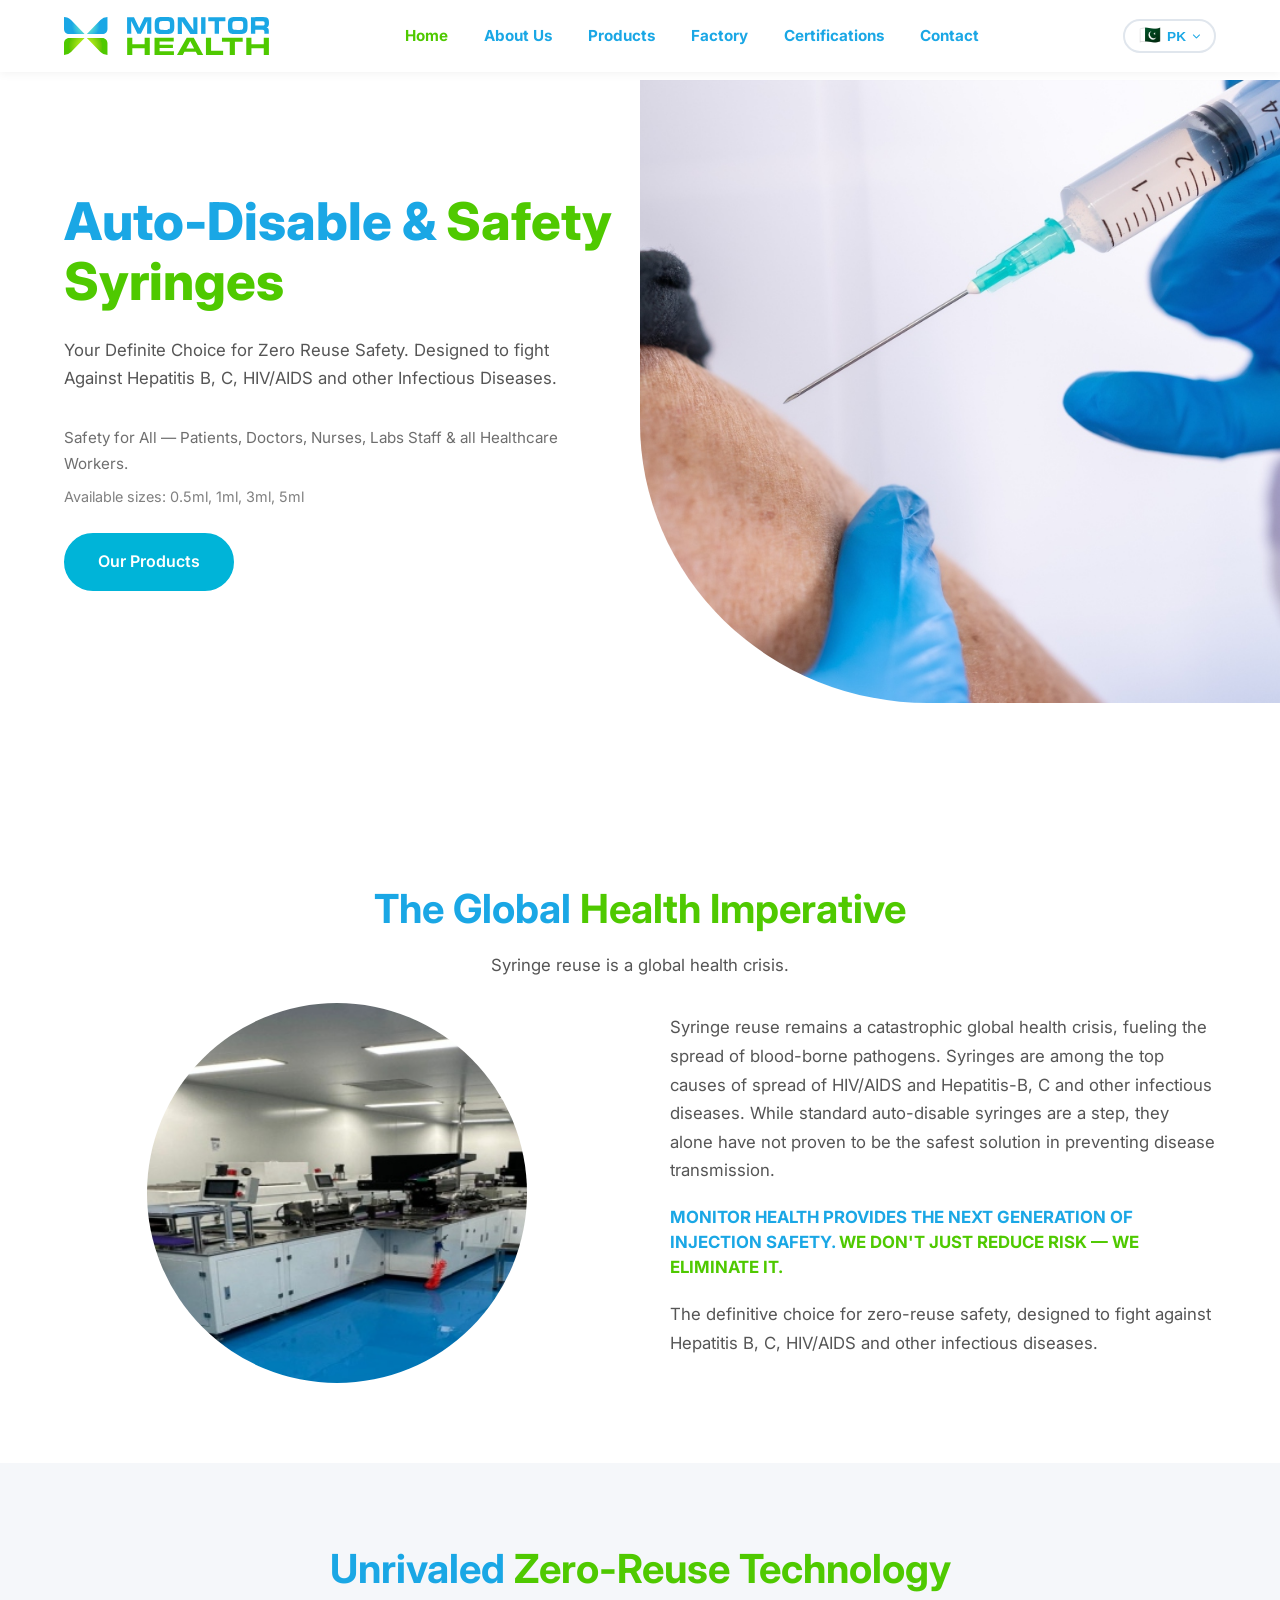
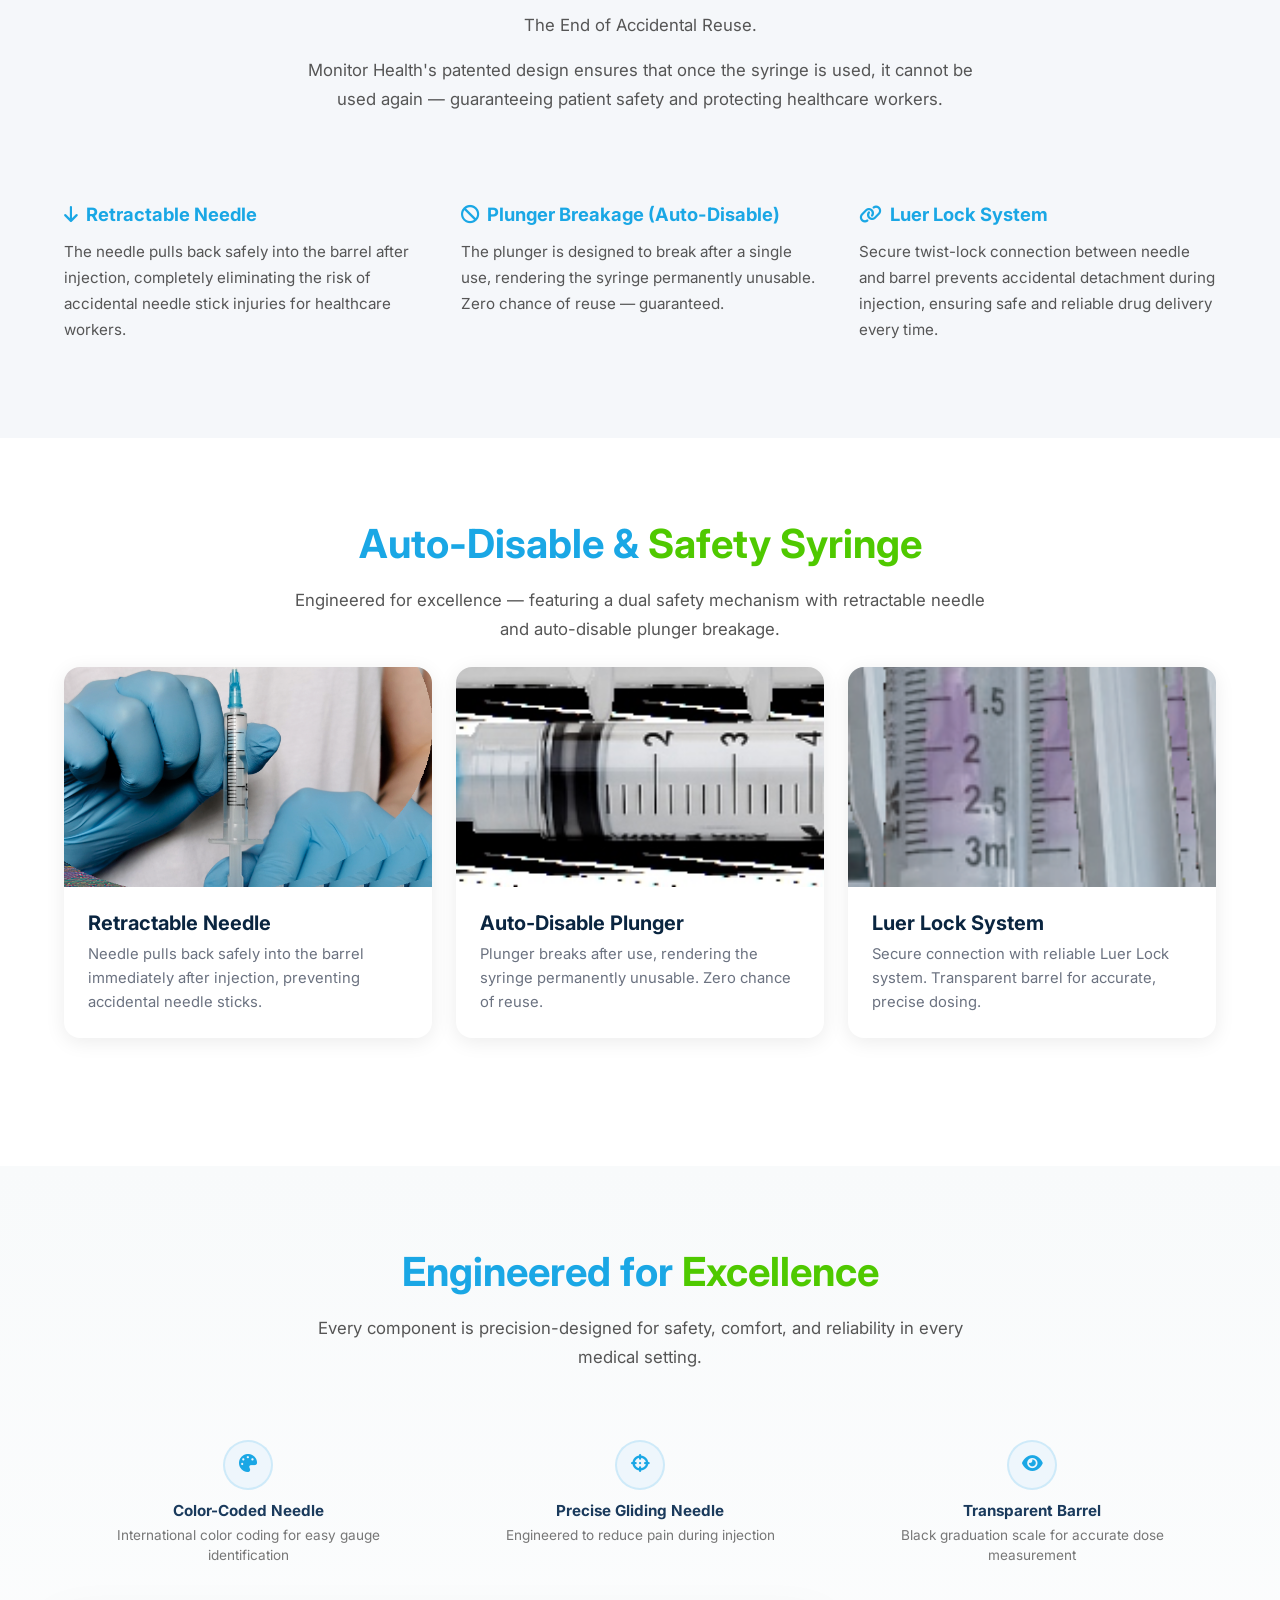
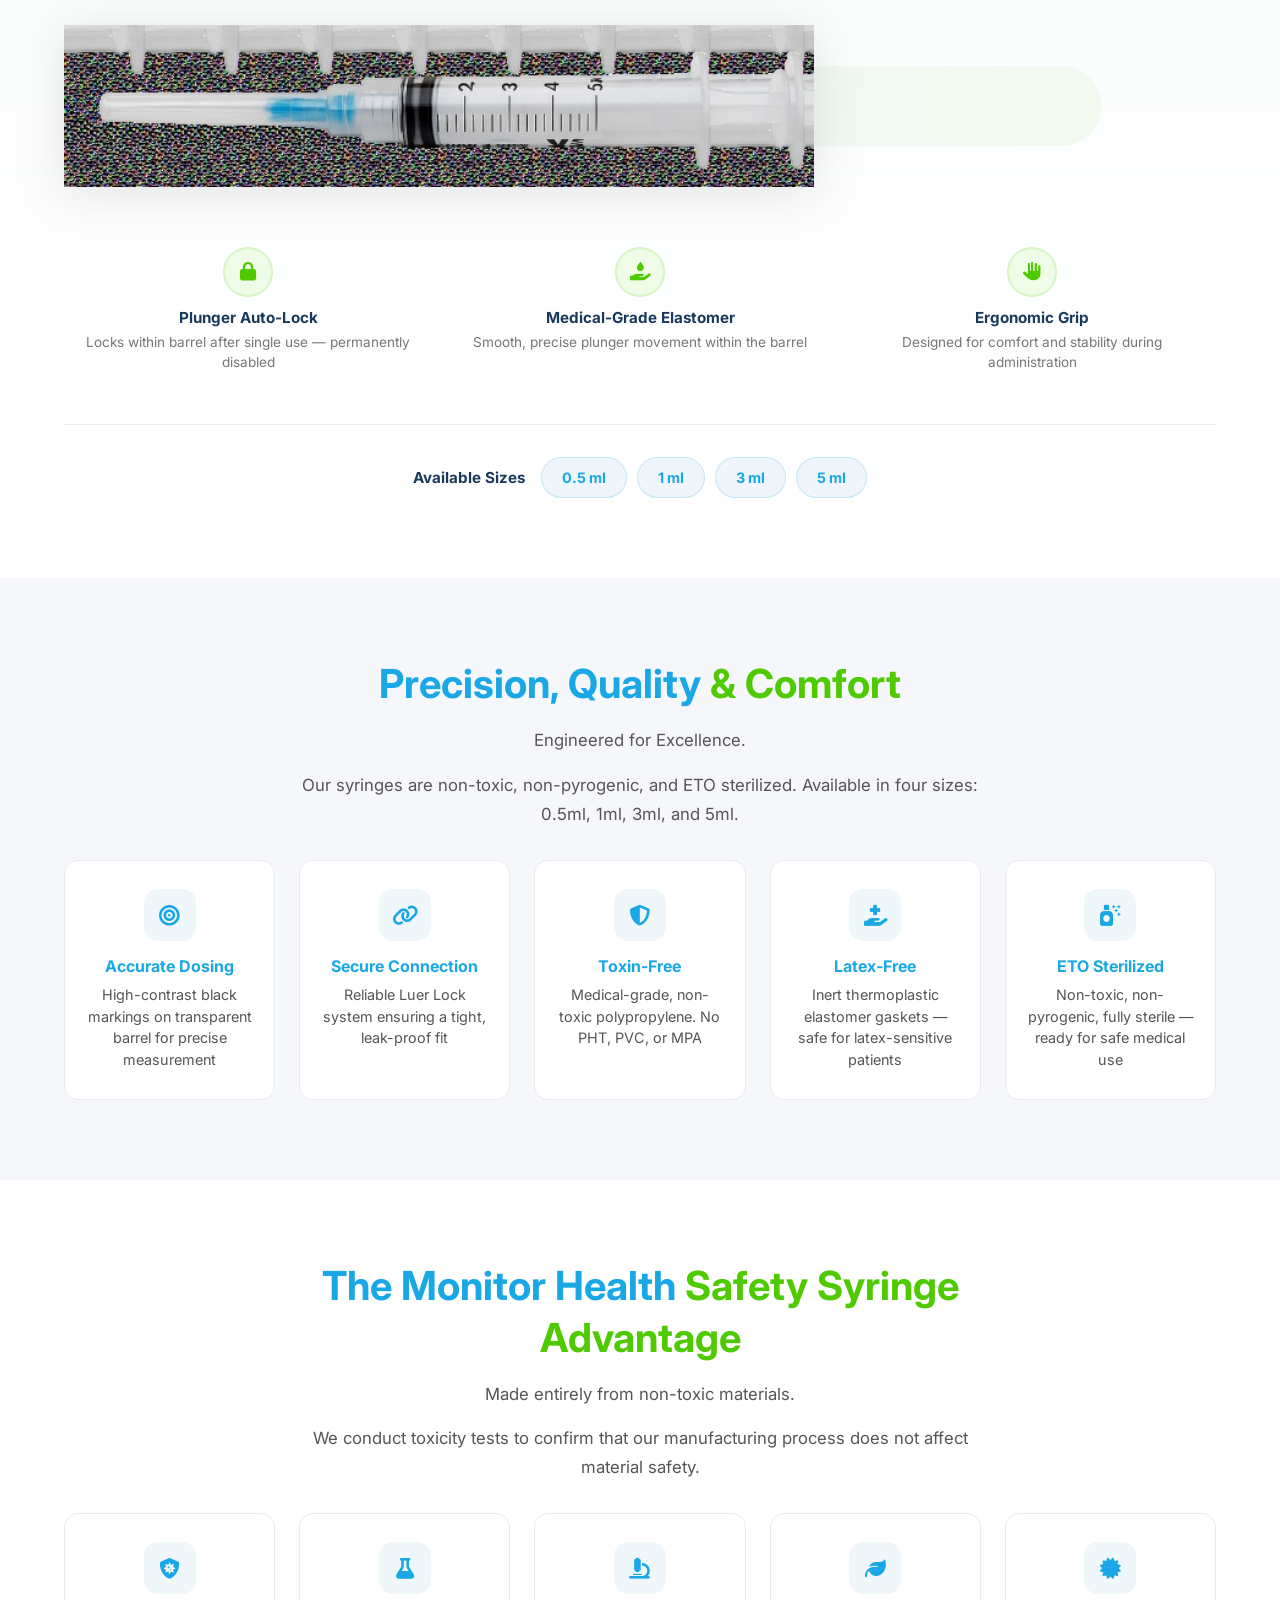
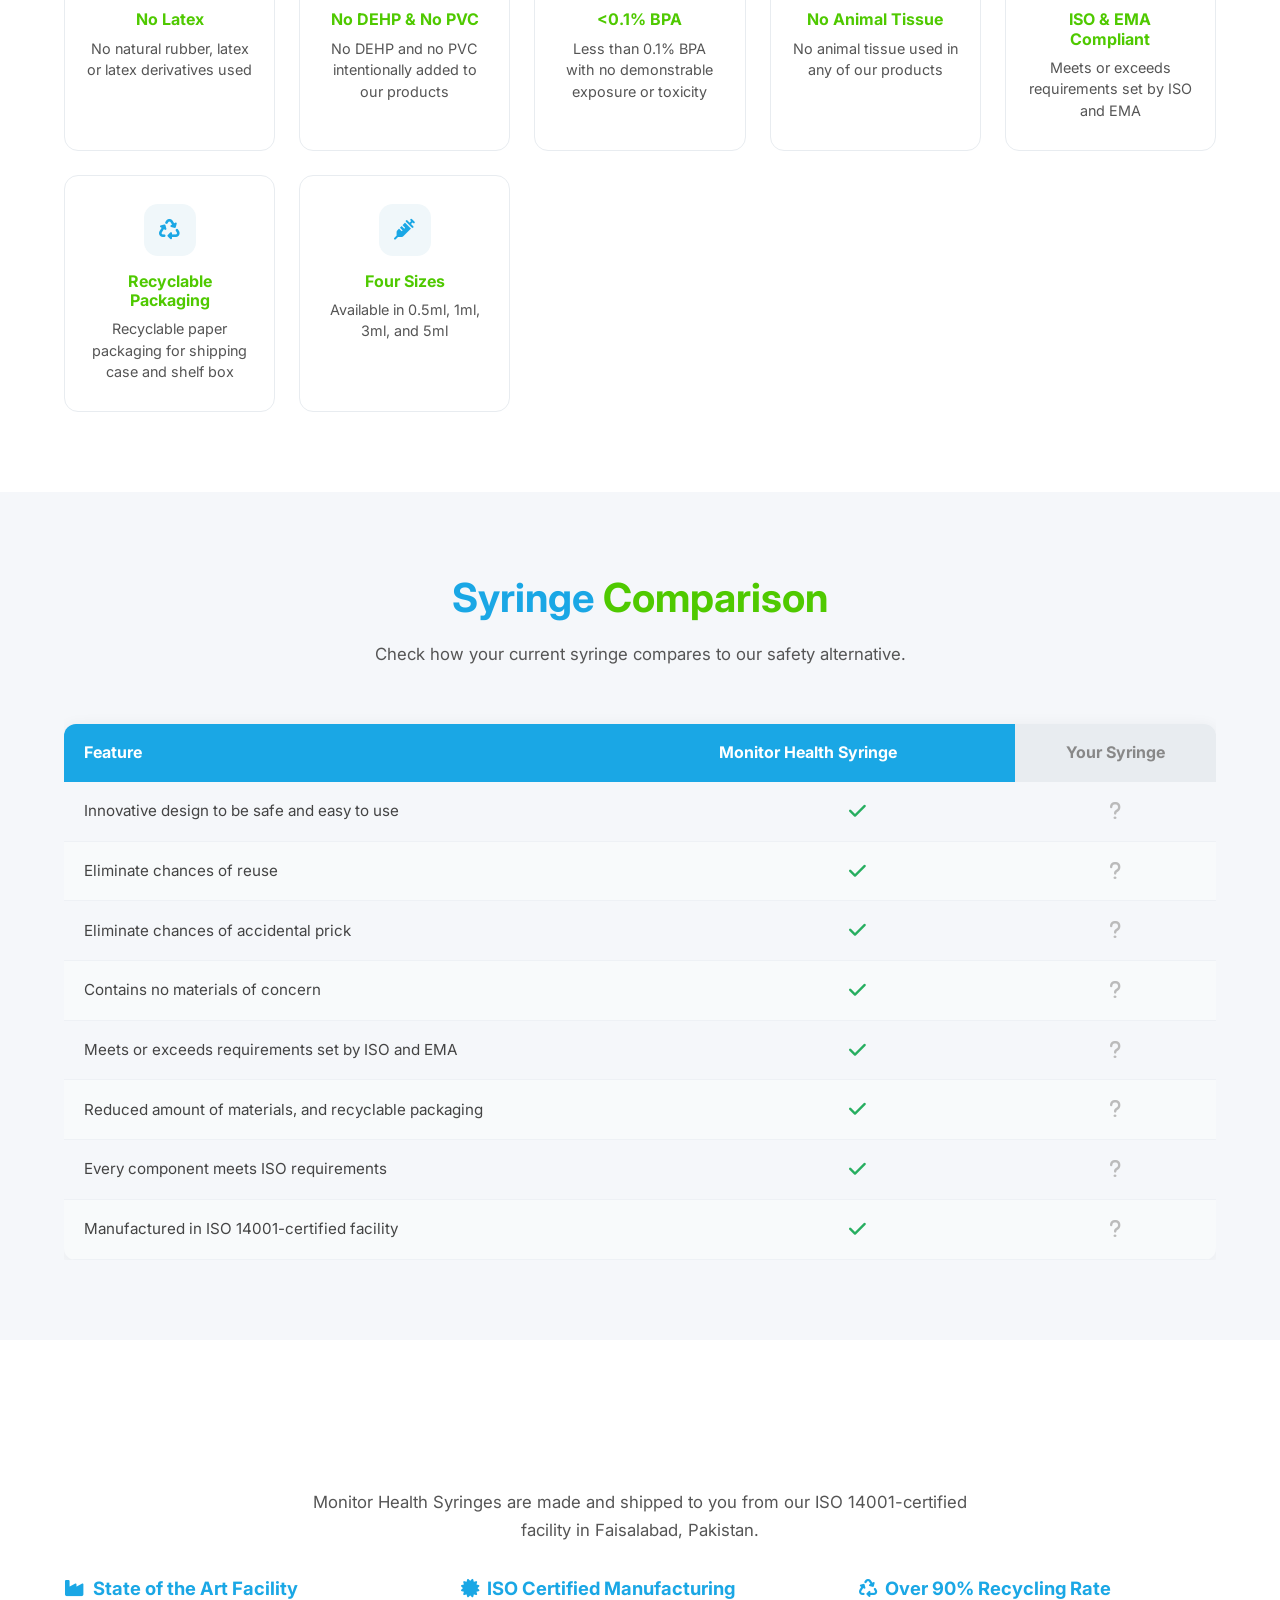
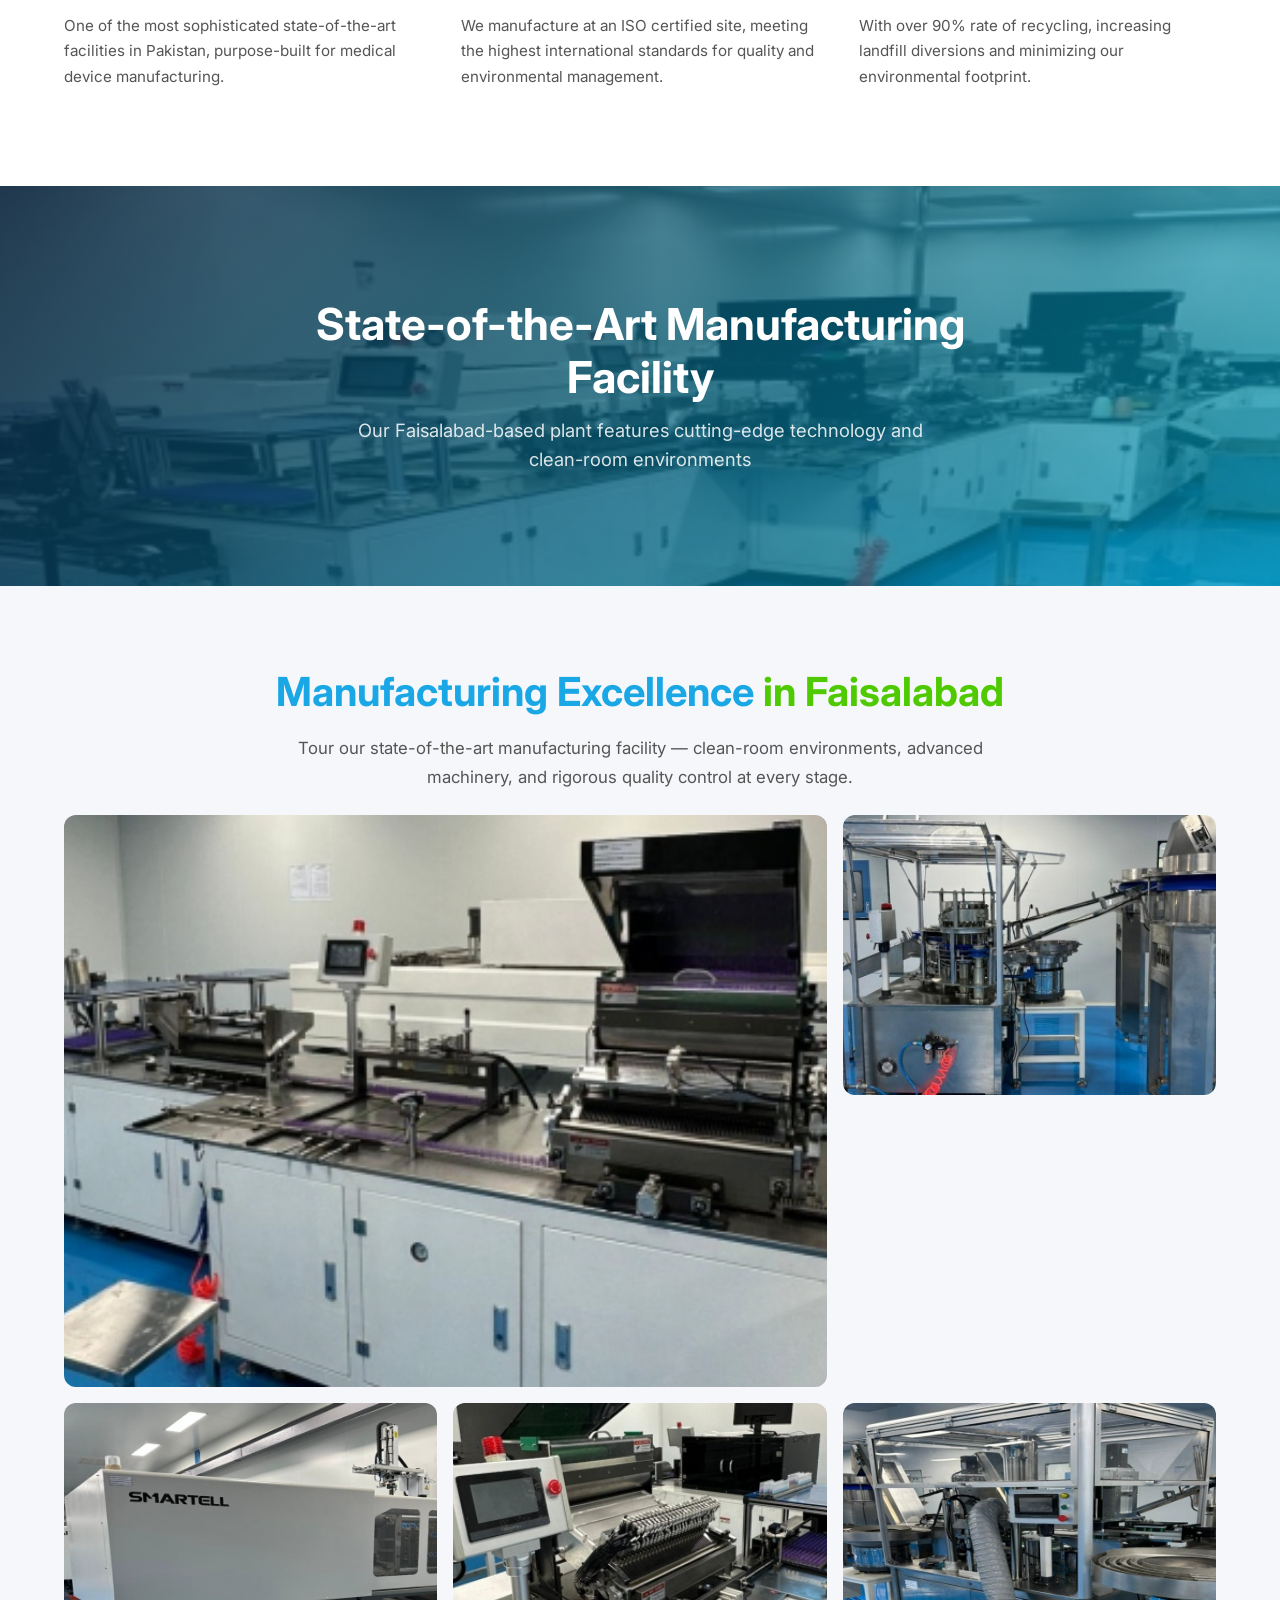
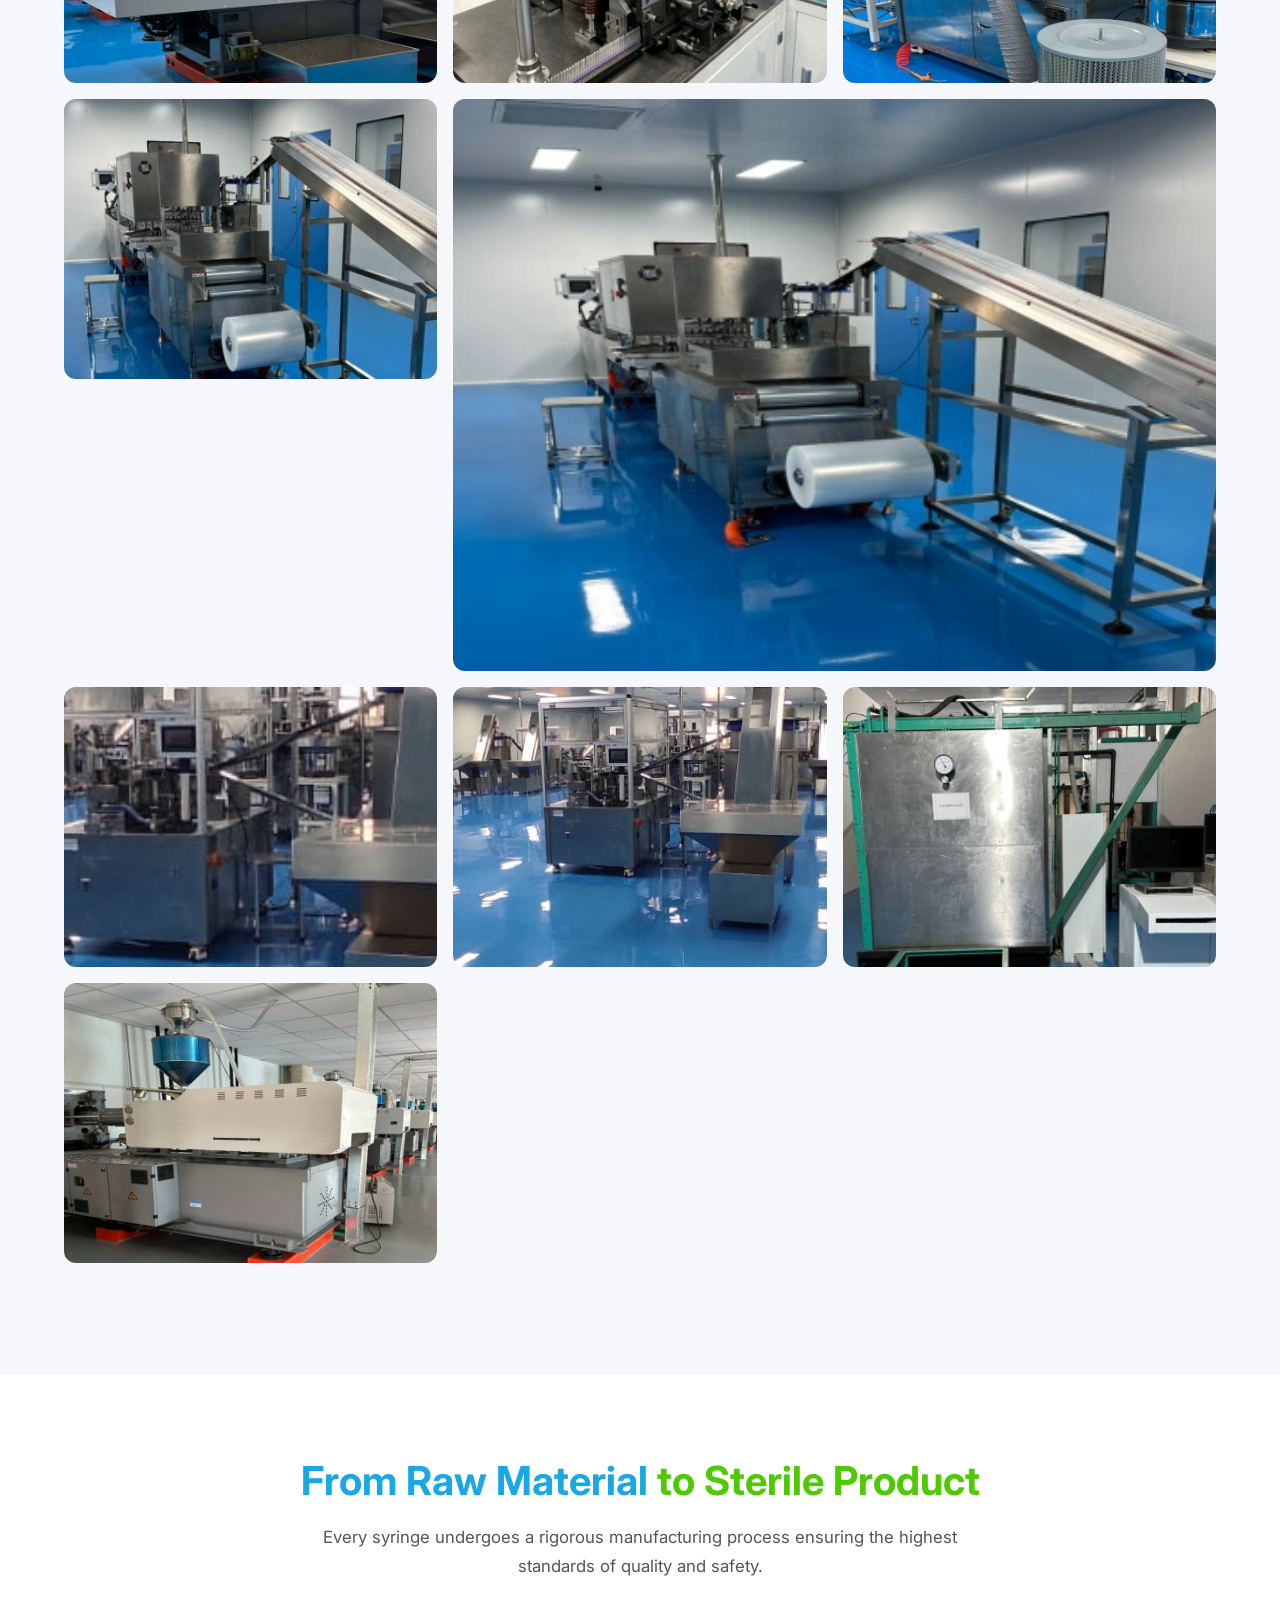
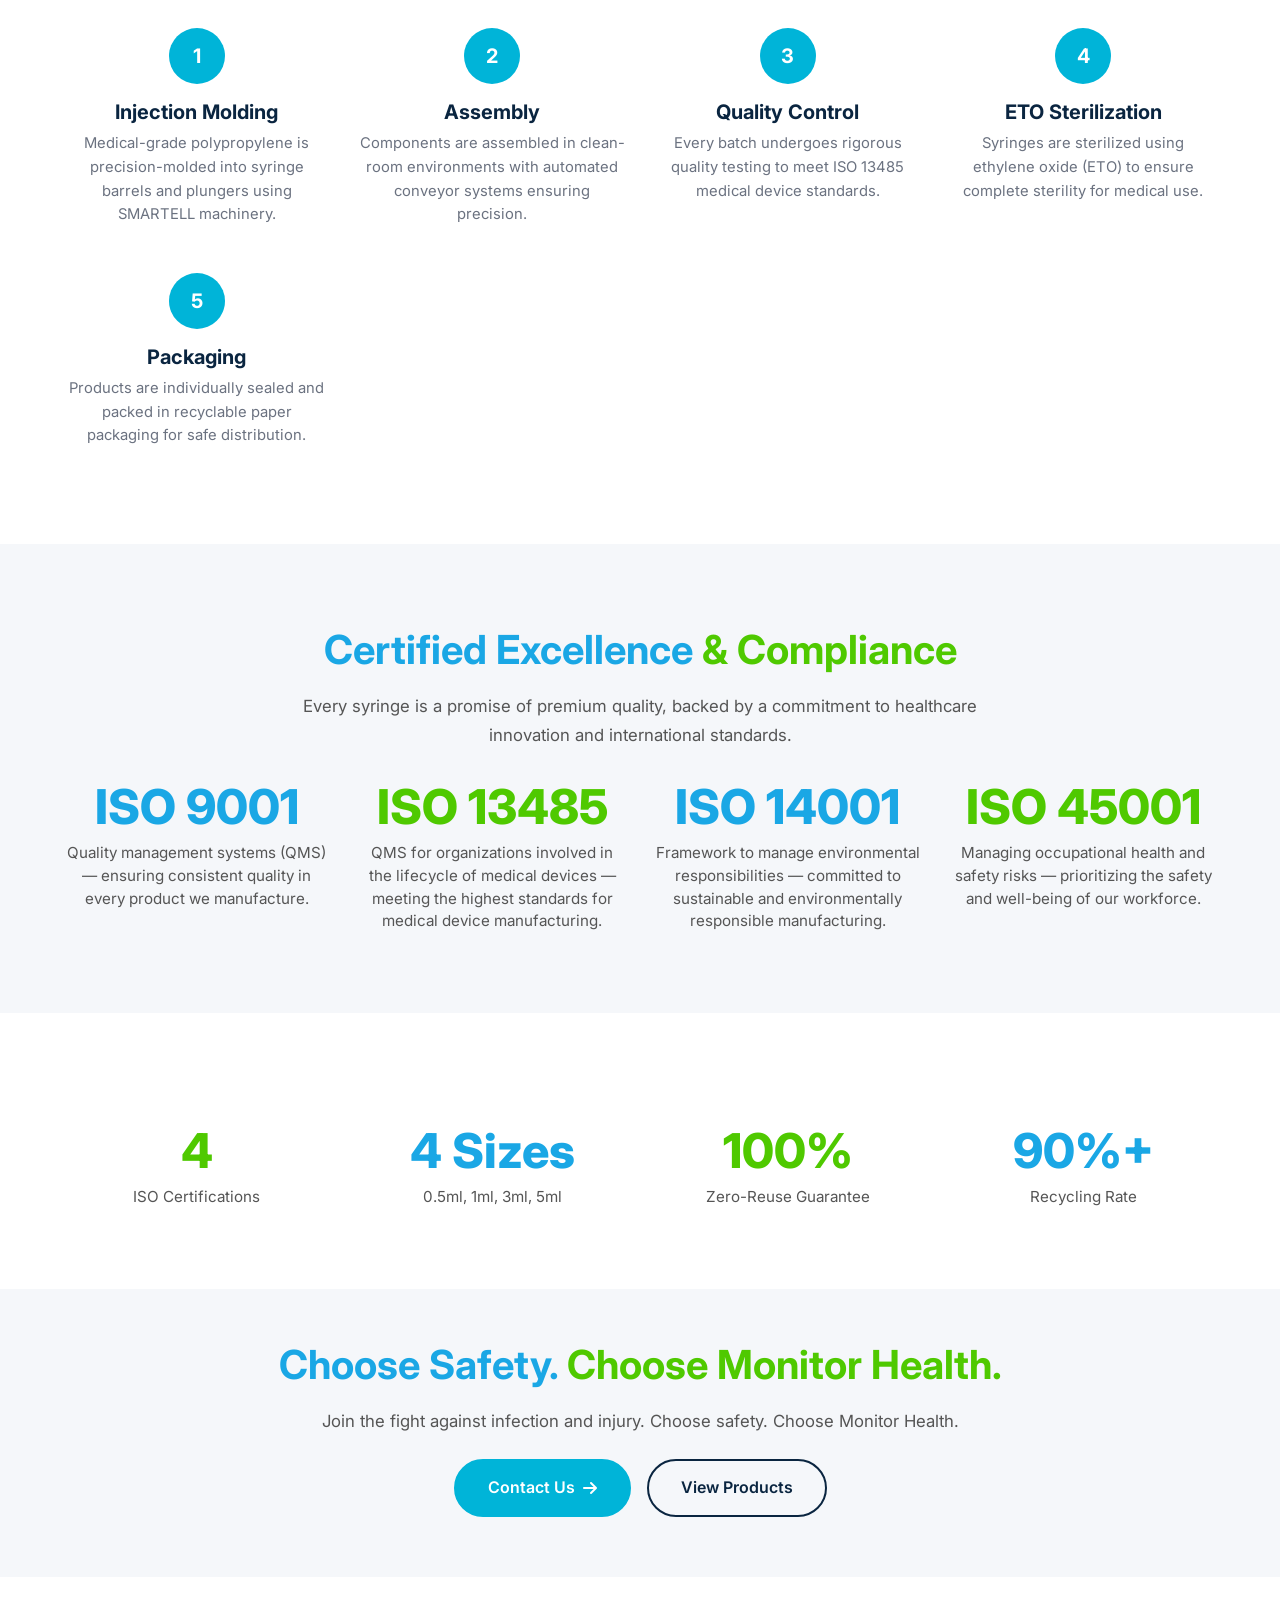
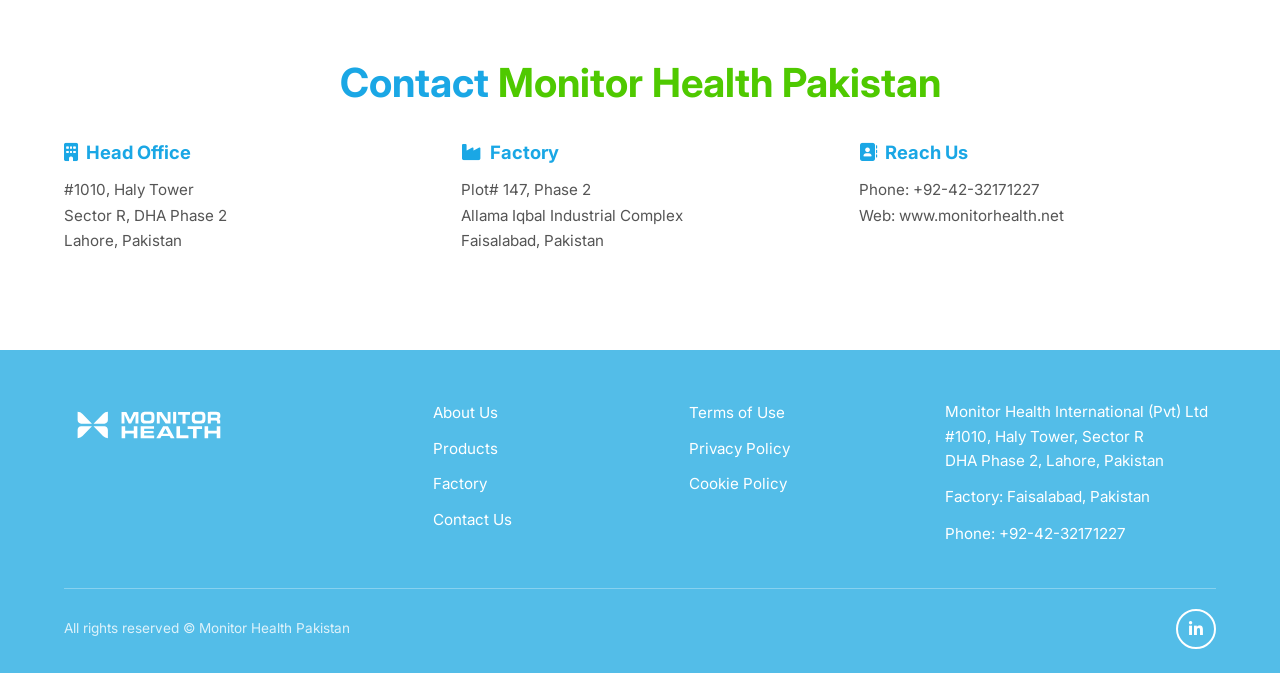
==== pk/index.html @ 1554fe85 "Initial commit - Monitor Health website redesign Complete website redesign with blue/green brand the" ====
<!DOCTYPE html>
<html lang="en">
<head>
  <meta charset="UTF-8">
  <meta name="viewport" content="width=device-width, initial-scale=1.0">
  <title>Monitor Health Pakistan | Auto-Disable &amp; Safety Syringes</title>
  <meta name="description" content="Monitor Health International (Private) Limited - Manufacturing WHO-compliant auto-disable and safety syringes with retractable needle and luer lock in Faisalabad, Pakistan. Your definite choice for zero reuse safety.">
  <link rel="icon" href="../assets/MonitorHealth-fav.png" type="image/png">
  <link rel="preconnect" href="https://fonts.googleapis.com">
  <link rel="preconnect" href="https://fonts.gstatic.com" crossorigin>
  <link href="https://fonts.googleapis.com/css2?family=Inter:wght@400;500;600;700;800&display=swap" rel="stylesheet">
  <link rel="stylesheet" href="https://cdnjs.cloudflare.com/ajax/libs/font-awesome/6.5.1/css/all.min.css">
  <link rel="stylesheet" href="../css/style.css">
</head>
<body>

  <!-- Header -->
  <header class="header">
    <div class="container">
      <nav class="navbar">
        <a href="index.html" class="logo">
          <img src="../assets/__Main Logo new cropped.svg" alt="Monitor Health" class="logo-svg">
        </a>
        <div class="nav-links">
          <a href="index.html" class="active">Home</a>
          <a href="#about">About Us</a>
          <a href="#products">Products</a>
          <a href="#factory">Factory</a>
          <a href="#certifications">Certifications</a>
          <a href="#contact">Contact</a>
        </div>
        <div class="region-switcher">
          <button class="region-switcher-btn">
            <span class="flag-emoji">🇵🇰</span> PK <i class="fas fa-chevron-down" style="font-size:0.6em"></i>
          </button>
          <div class="region-switcher-menu">
            <a href="../home.html"><span class="flag-emoji">🇺🇸</span> United States</a>
            <a href="index.html" class="region-active"><span class="flag-emoji">🇵🇰</span> Pakistan</a>
          </div>
        </div>
        <button class="mobile-toggle" aria-label="Toggle menu">
          <span></span><span></span><span></span>
        </button>
      </nav>
    </div>
  </header>
  <div class="mobile-overlay"></div>

  <!-- Hero Section -->
  <section class="mh-hero">
    <div class="container">
      <div class="mh-hero-grid">
        <div class="mh-hero-content fade-in-left">
          <h1><span class="text-blue">Auto-Disable &amp;</span> <span class="text-green">Safety Syringes</span></h1>
          <p>Your Definite Choice for Zero Reuse Safety. Designed to fight Against Hepatitis B, C, HIV/AIDS and other Infectious Diseases.</p>
          <p style="font-size:0.95rem;opacity:0.85;margin-bottom:0.5rem">Safety for All &mdash; Patients, Doctors, Nurses, Labs Staff &amp; all Healthcare Workers.</p>
          <p style="font-size:0.9rem;opacity:0.75;margin-bottom:1.5rem">Available sizes: 0.5ml, 1ml, 3ml, 5ml</p>
          <a href="#products" class="btn btn-primary">Our Products</a>
        </div>
        <div class="mh-hero-image fade-in-right">
          <div class="mh-hero-arc">
            <img src="../assets/pk/img-000.png" alt="Monitor Health Auto-Disable Safety Syringe">
          </div>
        </div>
      </div>
    </div>
  </section>

  <!-- The Global Health Imperative -->
  <section id="about" class="mh-section">
    <div class="container">
      <h2 class="mh-centered-heading fade-in"><span class="text-blue">The Global</span> <span class="text-green">Health Imperative</span></h2>
      <p class="mh-help-desc text-center fade-in" style="margin-bottom:1.5rem">Syringe reuse is a global health crisis.</p>
      <div class="mh-feature-row">
        <div class="mh-circle-img fade-in-left">
          <img src="../assets/pk/img-009.png" alt="Monitor Health Pakistan facility">
        </div>
        <div class="mh-feature-content fade-in-right">
          <p>Syringe reuse remains a catastrophic global health crisis, fueling the spread of blood-borne pathogens. Syringes are among the top causes of spread of HIV/AIDS and Hepatitis-B, C and other infectious diseases. While standard auto-disable syringes are a step, they alone have not proven to be the safest solution in preventing disease transmission.</p>
          <p style="font-weight:700;text-transform:uppercase;margin:1.25rem 0;line-height:1.5"><span class="text-blue">Monitor Health provides the next generation of injection safety.</span> <span class="text-green">We don't just reduce risk &mdash; we eliminate it.</span></p>
          <p>The definitive choice for zero-reuse safety, designed to fight against Hepatitis B, C, HIV/AIDS and other infectious diseases.</p>
        </div>
      </div>
    </div>
  </section>

  <!-- Unrivaled Zero-Reuse Technology -->
  <section class="mh-section" style="background:#f5f7fa">
    <div class="container">
      <h2 class="mh-centered-heading fade-in"><span class="text-blue">Unrivaled</span> <span class="text-green">Zero-Reuse Technology</span></h2>
      <p class="mh-help-desc text-center fade-in" style="margin-bottom:0.5rem">The End of Accidental Reuse.</p>
      <p class="mh-help-desc text-center fade-in" style="margin-bottom:2rem">Monitor Health's patented design ensures that once the syringe is used, it cannot be used again &mdash; guaranteeing patient safety and protecting healthcare workers.</p>

      <h3 class="mh-centered-heading fade-in" style="font-size:1.25rem;margin-bottom:2rem"><span class="text-blue">Our Dual Safety Mechanism</span></h3>

      <div class="mh-offer-grid">
        <div class="mh-offer-item fade-in">
          <h4 class="text-blue"><i class="fas fa-arrow-down" style="margin-right:8px"></i>Retractable Needle</h4>
          <p>The needle pulls back safely into the barrel after injection, completely eliminating the risk of accidental needle stick injuries for healthcare workers.</p>
        </div>
        <div class="mh-offer-item fade-in">
          <h4 class="text-blue"><i class="fas fa-ban" style="margin-right:8px"></i>Plunger Breakage (Auto-Disable)</h4>
          <p>The plunger is designed to break after a single use, rendering the syringe permanently unusable. Zero chance of reuse &mdash; guaranteed.</p>
        </div>
        <div class="mh-offer-item fade-in">
          <h4 class="text-blue"><i class="fas fa-link" style="margin-right:8px"></i>Luer Lock System</h4>
          <p>Secure twist-lock connection between needle and barrel prevents accidental detachment during injection, ensuring safe and reliable drug delivery every time.</p>
        </div>
      </div>
    </div>
  </section>

  <!-- Product Section with Images -->
  <section id="products" class="mh-section">
    <div class="container">
      <h2 class="mh-centered-heading fade-in" style="margin-bottom:0.75rem"><span class="text-blue">Auto-Disable &amp;</span> <span class="text-green">Safety Syringe</span></h2>
      <p class="mh-help-desc text-center fade-in">Engineered for excellence &mdash; featuring a dual safety mechanism with retractable needle and auto-disable plunger breakage.</p>

      <!-- Product Image Cards -->
      <div class="highlight-cards" style="margin-bottom:3rem">
        <div class="highlight-card fade-in">
          <div class="card-img">
            <img src="../assets/pk/img-001.png" alt="Safety syringe with retractable needle">
          </div>
          <div class="card-body">
            <h4>Retractable Needle</h4>
            <p>Needle pulls back safely into the barrel immediately after injection, preventing accidental needle sticks.</p>
          </div>
        </div>
        <div class="highlight-card fade-in">
          <div class="card-img">
            <img src="../assets/pk/img-017.png" alt="Auto-disable syringe close-up">
          </div>
          <div class="card-body">
            <h4>Auto-Disable Plunger</h4>
            <p>Plunger breaks after use, rendering the syringe permanently unusable. Zero chance of reuse.</p>
          </div>
        </div>
        <div class="highlight-card fade-in">
          <div class="card-img">
            <img src="../assets/pk/img-019.png" alt="Luer lock syringe barrel">
          </div>
          <div class="card-body">
            <h4>Luer Lock System</h4>
            <p>Secure connection with reliable Luer Lock system. Transparent barrel for accurate, precise dosing.</p>
          </div>
        </div>
      </div>
    </div>
  </section>

  <!-- Syringe Anatomy -->
  <section class="mh-section mh-syringe-section">
    <div class="container">
      <h2 class="mh-centered-heading fade-in"><span class="text-blue">Engineered for</span> <span class="text-green">Excellence</span></h2>
      <p class="mh-help-desc text-center fade-in">Every component is precision-designed for safety, comfort, and reliability in every medical setting.</p>

      <div class="mh-syringe-showcase fade-in">
        <!-- Top row of features -->
        <div class="mh-syringe-top-features">
          <div class="mh-syringe-feat">
            <div class="mh-syringe-feat-icon"><i class="fas fa-palette"></i></div>
            <h4>Color-Coded Needle</h4>
            <p>International color coding for easy gauge identification</p>
          </div>
          <div class="mh-syringe-feat">
            <div class="mh-syringe-feat-icon"><i class="fas fa-crosshairs"></i></div>
            <h4>Precise Gliding Needle</h4>
            <p>Engineered to reduce pain during injection</p>
          </div>
          <div class="mh-syringe-feat">
            <div class="mh-syringe-feat-icon"><i class="fas fa-eye"></i></div>
            <h4>Transparent Barrel</h4>
            <p>Black graduation scale for accurate dose measurement</p>
          </div>
        </div>

        <!-- Syringe Image -->
        <div class="mh-syringe-hero-img">
          <img src="../assets/pk/img-015.png" alt="Monitor Health Safety Syringe">
        </div>

        <!-- Bottom row of features -->
        <div class="mh-syringe-bottom-features">
          <div class="mh-syringe-feat">
            <div class="mh-syringe-feat-icon mh-green"><i class="fas fa-lock"></i></div>
            <h4>Plunger Auto-Lock</h4>
            <p>Locks within barrel after single use &mdash; permanently disabled</p>
          </div>
          <div class="mh-syringe-feat">
            <div class="mh-syringe-feat-icon mh-green"><i class="fas fa-hand-holding-droplet"></i></div>
            <h4>Medical-Grade Elastomer</h4>
            <p>Smooth, precise plunger movement within the barrel</p>
          </div>
          <div class="mh-syringe-feat">
            <div class="mh-syringe-feat-icon mh-green"><i class="fas fa-hand"></i></div>
            <h4>Ergonomic Grip</h4>
            <p>Designed for comfort and stability during administration</p>
          </div>
        </div>
      </div>

      <!-- Sizes strip -->
      <div class="mh-sizes-strip fade-in">
        <p class="mh-sizes-label">Available Sizes</p>
        <div class="mh-sizes-badges">
          <span class="mh-size-badge">0.5 ml</span>
          <span class="mh-size-badge">1 ml</span>
          <span class="mh-size-badge">3 ml</span>
          <span class="mh-size-badge">5 ml</span>
        </div>
      </div>
    </div>
  </section>

  <!-- Precision, Quality & Comfort -->
  <section class="mh-section" style="background:#f5f7fa">
    <div class="container">
      <h2 class="mh-centered-heading fade-in"><span class="text-blue">Precision, Quality</span> <span class="text-green">&amp; Comfort</span></h2>
      <p class="mh-help-desc text-center fade-in" style="margin-bottom:0.5rem">Engineered for Excellence.</p>
      <p class="mh-help-desc text-center fade-in">Our syringes are non-toxic, non-pyrogenic, and ETO sterilized. Available in four sizes: 0.5ml, 1ml, 3ml, and 5ml.</p>
      <div class="mh-feature-cards fade-in">
        <div class="mh-feature-card-item">
          <div class="mh-feature-card-icon"><i class="fas fa-bullseye"></i></div>
          <h4 class="text-blue">Accurate Dosing</h4>
          <p>High-contrast black markings on transparent barrel for precise measurement</p>
        </div>
        <div class="mh-feature-card-item">
          <div class="mh-feature-card-icon"><i class="fas fa-link"></i></div>
          <h4 class="text-blue">Secure Connection</h4>
          <p>Reliable Luer Lock system ensuring a tight, leak-proof fit</p>
        </div>
        <div class="mh-feature-card-item">
          <div class="mh-feature-card-icon"><i class="fas fa-shield-halved"></i></div>
          <h4 class="text-blue">Toxin-Free</h4>
          <p>Medical-grade, non-toxic polypropylene. No PHT, PVC, or MPA</p>
        </div>
        <div class="mh-feature-card-item">
          <div class="mh-feature-card-icon"><i class="fas fa-hand-holding-medical"></i></div>
          <h4 class="text-blue">Latex-Free</h4>
          <p>Inert thermoplastic elastomer gaskets &mdash; safe for latex-sensitive patients</p>
        </div>
        <div class="mh-feature-card-item">
          <div class="mh-feature-card-icon"><i class="fas fa-spray-can-sparkles"></i></div>
          <h4 class="text-blue">ETO Sterilized</h4>
          <p>Non-toxic, non-pyrogenic, fully sterile &mdash; ready for safe medical use</p>
        </div>
      </div>
    </div>
  </section>

  <!-- The Monitor Health Safety Syringe Advantage -->
  <section class="mh-section">
    <div class="container">
      <h2 class="mh-centered-heading fade-in"><span class="text-blue">The Monitor Health</span> <span class="text-green">Safety Syringe Advantage</span></h2>
      <p class="mh-help-desc text-center fade-in" style="margin-bottom:0.5rem">Made entirely from non-toxic materials.</p>
      <p class="mh-help-desc text-center fade-in">We conduct toxicity tests to confirm that our manufacturing process does not affect material safety.</p>
      <div class="mh-feature-cards fade-in">
        <div class="mh-feature-card-item">
          <div class="mh-feature-card-icon"><i class="fas fa-shield-virus"></i></div>
          <h4 class="text-green">No Latex</h4>
          <p>No natural rubber, latex or latex derivatives used</p>
        </div>
        <div class="mh-feature-card-item">
          <div class="mh-feature-card-icon"><i class="fas fa-flask"></i></div>
          <h4 class="text-green">No DEHP &amp; No PVC</h4>
          <p>No DEHP and no PVC intentionally added to our products</p>
        </div>
        <div class="mh-feature-card-item">
          <div class="mh-feature-card-icon"><i class="fas fa-microscope"></i></div>
          <h4 class="text-green">&lt;0.1% BPA</h4>
          <p>Less than 0.1% BPA with no demonstrable exposure or toxicity</p>
        </div>
        <div class="mh-feature-card-item">
          <div class="mh-feature-card-icon"><i class="fas fa-leaf"></i></div>
          <h4 class="text-green">No Animal Tissue</h4>
          <p>No animal tissue used in any of our products</p>
        </div>
        <div class="mh-feature-card-item">
          <div class="mh-feature-card-icon"><i class="fas fa-certificate"></i></div>
          <h4 class="text-green">ISO &amp; EMA Compliant</h4>
          <p>Meets or exceeds requirements set by ISO and EMA</p>
        </div>
        <div class="mh-feature-card-item">
          <div class="mh-feature-card-icon"><i class="fas fa-recycle"></i></div>
          <h4 class="text-green">Recyclable Packaging</h4>
          <p>Recyclable paper packaging for shipping case and shelf box</p>
        </div>
        <div class="mh-feature-card-item">
          <div class="mh-feature-card-icon"><i class="fas fa-syringe"></i></div>
          <h4 class="text-green">Four Sizes</h4>
          <p>Available in 0.5ml, 1ml, 3ml, and 5ml</p>
        </div>
      </div>
    </div>
  </section>

  <!-- Syringe Comparison Table -->
  <section class="mh-section" style="background:#f5f7fa">
    <div class="container">
      <h2 class="mh-centered-heading fade-in"><span class="text-blue">Syringe</span> <span class="text-green">Comparison</span></h2>
      <p class="mh-help-desc text-center fade-in">Check how your current syringe compares to our safety alternative.</p>
      <div class="fade-in" style="overflow-x:auto">
        <table class="mh-compare-table">
          <thead>
            <tr>
              <th>Feature</th>
              <th>Monitor Health Syringe</th>
              <th>Your Syringe</th>
            </tr>
          </thead>
          <tbody>
            <tr>
              <td>Innovative design to be safe and easy to use</td>
              <td><i class="fas fa-check" style="color:#27ae60"></i></td>
              <td><i class="fas fa-question" style="color:#bbb"></i></td>
            </tr>
            <tr>
              <td>Eliminate chances of reuse</td>
              <td><i class="fas fa-check" style="color:#27ae60"></i></td>
              <td><i class="fas fa-question" style="color:#bbb"></i></td>
            </tr>
            <tr>
              <td>Eliminate chances of accidental prick</td>
              <td><i class="fas fa-check" style="color:#27ae60"></i></td>
              <td><i class="fas fa-question" style="color:#bbb"></i></td>
            </tr>
            <tr>
              <td>Contains no materials of concern</td>
              <td><i class="fas fa-check" style="color:#27ae60"></i></td>
              <td><i class="fas fa-question" style="color:#bbb"></i></td>
            </tr>
            <tr>
              <td>Meets or exceeds requirements set by ISO and EMA</td>
              <td><i class="fas fa-check" style="color:#27ae60"></i></td>
              <td><i class="fas fa-question" style="color:#bbb"></i></td>
            </tr>
            <tr>
              <td>Reduced amount of materials, and recyclable packaging</td>
              <td><i class="fas fa-check" style="color:#27ae60"></i></td>
              <td><i class="fas fa-question" style="color:#bbb"></i></td>
            </tr>
            <tr>
              <td>Every component meets ISO requirements</td>
              <td><i class="fas fa-check" style="color:#27ae60"></i></td>
              <td><i class="fas fa-question" style="color:#bbb"></i></td>
            </tr>
            <tr>
              <td>Manufactured in ISO 14001-certified facility</td>
              <td><i class="fas fa-check" style="color:#27ae60"></i></td>
              <td><i class="fas fa-question" style="color:#bbb"></i></td>
            </tr>
          </tbody>
        </table>
      </div>
    </div>
  </section>

  <!-- Sustainable Practices -->
  <section class="mh-section">
    <div class="container">
      <h2 class="mh-centered-heading fade-in"><span class="text-blue">Sustainable</span> <span class="text-green">Practices</span></h2>
      <p class="mh-help-desc text-center fade-in">Monitor Health Syringes are made and shipped to you from our ISO 14001-certified facility in Faisalabad, Pakistan.</p>
      <div class="mh-offer-grid">
        <div class="mh-offer-item fade-in">
          <h4 class="text-blue"><i class="fas fa-industry" style="margin-right:8px"></i>State of the Art Facility</h4>
          <p>One of the most sophisticated state-of-the-art facilities in Pakistan, purpose-built for medical device manufacturing.</p>
        </div>
        <div class="mh-offer-item fade-in">
          <h4 class="text-blue"><i class="fas fa-certificate" style="margin-right:8px"></i>ISO Certified Manufacturing</h4>
          <p>We manufacture at an ISO certified site, meeting the highest international standards for quality and environmental management.</p>
        </div>
        <div class="mh-offer-item fade-in">
          <h4 class="text-blue"><i class="fas fa-recycle" style="margin-right:8px"></i>Over 90% Recycling Rate</h4>
          <p>With over 90% rate of recycling, increasing landfill diversions and minimizing our environmental footprint.</p>
        </div>
      </div>
    </div>
  </section>

  <!-- Factory Image Banner -->
  <div class="image-banner">
    <img src="../assets/pk/img-009.png" alt="Monitor Health Faisalabad manufacturing facility">
    <div class="banner-overlay">
      <div>
        <h2>State-of-the-Art Manufacturing Facility</h2>
        <p>Our Faisalabad-based plant features cutting-edge technology and clean-room environments</p>
      </div>
    </div>
  </div>

  <!-- Factory Gallery -->
  <section id="factory" class="mh-section" style="background:#f5f7fa">
    <div class="container">
      <h2 class="mh-centered-heading fade-in" style="margin-bottom:0.75rem"><span class="text-blue">Manufacturing Excellence</span> <span class="text-green">in Faisalabad</span></h2>
      <p class="mh-help-desc text-center fade-in">Tour our state-of-the-art manufacturing facility &mdash; clean-room environments, advanced machinery, and rigorous quality control at every stage.</p>

      <div class="gallery-grid" style="margin-bottom:2rem">
        <div class="gallery-item span-2 fade-in">
          <img src="../assets/pk/img-005.png" alt="Clean room production line">
          <div class="gallery-overlay"><p>Clean-Room Production Line</p></div>
        </div>
        <div class="gallery-item fade-in">
          <img src="../assets/pk/img-004.png" alt="Assembly machine">
          <div class="gallery-overlay"><p>Syringe Assembly Machine</p></div>
        </div>
        <div class="gallery-item fade-in">
          <img src="../assets/pk/img-012.png" alt="SMARTELL injection molding">
          <div class="gallery-overlay"><p>SMARTELL Injection Molding</p></div>
        </div>
        <div class="gallery-item fade-in">
          <img src="../assets/pk/img-007.png" alt="Printing and labeling machine">
          <div class="gallery-overlay"><p>Printing &amp; Labeling</p></div>
        </div>
        <div class="gallery-item fade-in">
          <img src="../assets/pk/img-013.png" alt="Assembly conveyor system">
          <div class="gallery-overlay"><p>Assembly Conveyor System</p></div>
        </div>
        <div class="gallery-item fade-in">
          <img src="../assets/pk/img-006.png" alt="Packaging and sealing machine">
          <div class="gallery-overlay"><p>Packaging &amp; Sealing</p></div>
        </div>
        <div class="gallery-item span-2 fade-in">
          <img src="../assets/pk/img-014.png" alt="Packaging production line">
          <div class="gallery-overlay"><p>Packaging Production Line</p></div>
        </div>
        <div class="gallery-item fade-in">
          <img src="../assets/pk/img-003.png" alt="Assembly equipment">
          <div class="gallery-overlay"><p>Precision Assembly Equipment</p></div>
        </div>
        <div class="gallery-item fade-in">
          <img src="../assets/pk/img-010.png" alt="Clean room equipment">
          <div class="gallery-overlay"><p>Clean-Room Equipment</p></div>
        </div>
        <div class="gallery-item fade-in">
          <img src="../assets/pk/img-008.png" alt="ETO sterilization system">
          <div class="gallery-overlay"><p>ETO Sterilization System</p></div>
        </div>
        <div class="gallery-item fade-in">
          <img src="../assets/pk/img-011.png" alt="Industrial machinery">
          <div class="gallery-overlay"><p>Industrial Machinery</p></div>
        </div>
      </div>
    </div>
  </section>

  <!-- Manufacturing Process -->
  <section class="mh-section">
    <div class="container">
      <h2 class="mh-centered-heading fade-in" style="margin-bottom:0.75rem"><span class="text-blue">From Raw Material</span> <span class="text-green">to Sterile Product</span></h2>
      <p class="mh-help-desc text-center fade-in">Every syringe undergoes a rigorous manufacturing process ensuring the highest standards of quality and safety.</p>
      <div class="process-steps">
        <div class="process-step fade-in">
          <div class="step-number">1</div>
          <h4>Injection Molding</h4>
          <p>Medical-grade polypropylene is precision-molded into syringe barrels and plungers using SMARTELL machinery.</p>
        </div>
        <div class="process-step fade-in">
          <div class="step-number">2</div>
          <h4>Assembly</h4>
          <p>Components are assembled in clean-room environments with automated conveyor systems ensuring precision.</p>
        </div>
        <div class="process-step fade-in">
          <div class="step-number">3</div>
          <h4>Quality Control</h4>
          <p>Every batch undergoes rigorous quality testing to meet ISO 13485 medical device standards.</p>
        </div>
        <div class="process-step fade-in">
          <div class="step-number">4</div>
          <h4>ETO Sterilization</h4>
          <p>Syringes are sterilized using ethylene oxide (ETO) to ensure complete sterility for medical use.</p>
        </div>
        <div class="process-step fade-in">
          <div class="step-number">5</div>
          <h4>Packaging</h4>
          <p>Products are individually sealed and packed in recyclable paper packaging for safe distribution.</p>
        </div>
      </div>
    </div>
  </section>

  <!-- Certifications -->
  <section id="certifications" class="mh-section" style="background:#f5f7fa">
    <div class="container">
      <h2 class="mh-centered-heading fade-in" style="margin-bottom:0.75rem"><span class="text-blue">Certified Excellence</span> <span class="text-green">&amp; Compliance</span></h2>
      <p class="mh-help-desc text-center fade-in">Every syringe is a promise of premium quality, backed by a commitment to healthcare innovation and international standards.</p>
      <div class="mh-cardiac-stats fade-in">
        <div class="mh-cardiac-stat">
          <h3 class="text-blue">ISO 9001</h3>
          <p>Quality management systems (QMS) &mdash; ensuring consistent quality in every product we manufacture.</p>
        </div>
        <div class="mh-cardiac-stat">
          <h3 class="text-green">ISO 13485</h3>
          <p>QMS for organizations involved in the lifecycle of medical devices &mdash; meeting the highest standards for medical device manufacturing.</p>
        </div>
        <div class="mh-cardiac-stat">
          <h3 class="text-blue">ISO 14001</h3>
          <p>Framework to manage environmental responsibilities &mdash; committed to sustainable and environmentally responsible manufacturing.</p>
        </div>
        <div class="mh-cardiac-stat">
          <h3 class="text-green">ISO 45001</h3>
          <p>Managing occupational health and safety risks &mdash; prioritizing the safety and well-being of our workforce.</p>
        </div>
      </div>
    </div>
  </section>

  <!-- Stats -->
  <section class="mh-section">
    <div class="container">
      <div class="mh-cardiac-stats fade-in">
        <div class="mh-cardiac-stat">
          <h3 class="text-green">4</h3>
          <p>ISO Certifications</p>
        </div>
        <div class="mh-cardiac-stat">
          <h3 class="text-blue">4 Sizes</h3>
          <p>0.5ml, 1ml, 3ml, 5ml</p>
        </div>
        <div class="mh-cardiac-stat">
          <h3 class="text-green">100%</h3>
          <p>Zero-Reuse Guarantee</p>
        </div>
        <div class="mh-cardiac-stat">
          <h3 class="text-blue">90%+</h3>
          <p>Recycling Rate</p>
        </div>
      </div>
    </div>
  </section>

  <!-- CTA -->
  <section class="mh-section mh-help-section" style="background:#f5f7fa">
    <div class="container">
      <h2 class="mh-centered-heading"><span class="text-blue">Choose Safety.</span> <span class="text-green">Choose Monitor Health.</span></h2>
      <p class="mh-help-desc text-center">Join the fight against infection and injury. Choose safety. Choose Monitor Health.</p>
      <div class="text-center">
        <a href="#contact" class="btn btn-primary" style="margin-right:12px">Contact Us <i class="fas fa-arrow-right"></i></a>
        <a href="#products" class="btn btn-outline-dark">View Products</a>
      </div>
    </div>
  </section>

  <!-- Contact -->
  <section id="contact" class="mh-section">
    <div class="container">
      <h2 class="mh-centered-heading fade-in" style="margin-bottom:2rem"><span class="text-blue">Contact</span> <span class="text-green">Monitor Health Pakistan</span></h2>
      <div class="mh-offer-grid">
        <div class="mh-offer-item fade-in">
          <h4 class="text-blue"><i class="fas fa-building" style="margin-right:8px"></i>Head Office</h4>
          <p>#1010, Haly Tower<br>Sector R, DHA Phase 2<br>Lahore, Pakistan</p>
        </div>
        <div class="mh-offer-item fade-in">
          <h4 class="text-blue"><i class="fas fa-industry" style="margin-right:8px"></i>Factory</h4>
          <p>Plot# 147, Phase 2<br>Allama Iqbal Industrial Complex<br>Faisalabad, Pakistan</p>
        </div>
        <div class="mh-offer-item fade-in">
          <h4 class="text-blue"><i class="fas fa-address-book" style="margin-right:8px"></i>Reach Us</h4>
          <p>Phone: +92-42-32171227<br>Web: www.monitorhealth.net</p>
        </div>
      </div>
    </div>
  </section>

  <!-- Footer -->
  <footer class="mh-footer">
    <div class="container">
      <div class="mh-footer-grid">
        <div class="mh-footer-brand">
          <a href="index.html">
            <img src="../assets/__Logo in White.svg" alt="Monitor Health" class="mh-footer-logo">
          </a>
        </div>
        <div class="mh-footer-links-col">
          <ul>
            <li><a href="#about">About Us</a></li>
            <li><a href="#products">Products</a></li>
            <li><a href="#factory">Factory</a></li>
            <li><a href="#contact">Contact Us</a></li>
          </ul>
        </div>
        <div class="mh-footer-links-col">
          <ul>
            <li><a href="#">Terms of Use</a></li>
            <li><a href="#">Privacy Policy</a></li>
            <li><a href="#">Cookie Policy</a></li>
          </ul>
        </div>
        <div class="mh-footer-contact-col">
          <p>Monitor Health International (Pvt) Ltd<br>#1010, Haly Tower, Sector R<br>DHA Phase 2, Lahore, Pakistan</p>
          <p>Factory: Faisalabad, Pakistan</p>
          <p>Phone: +92-42-32171227</p>
        </div>
      </div>
      <div class="mh-footer-bottom">
        <p>All rights reserved &copy; Monitor Health Pakistan</p>
        <div class="mh-footer-social">
          <a href="#" aria-label="LinkedIn"><i class="fab fa-linkedin-in"></i></a>
        </div>
      </div>
    </div>
  </footer>

  <script src="../js/main.js"></script>
</body>
</html>
---- css/style.css ----
/* ===== Reset & Base ===== */
*, *::before, *::after {
  margin: 0;
  padding: 0;
  box-sizing: border-box;
}

:root {
  --primary: #0a2540;
  --primary-light: #1a3a5c;
  --accent: #00b4d8;
  --accent-dark: #0096b7;
  --accent-light: #90e0ef;
  --white: #ffffff;
  --light-bg: #f0f7fa;
  --gray: #6b7280;
  --gray-light: #e5e7eb;
  --text: #1f2937;
  --text-light: #6b7280;
  --success: #10b981;
  --gradient: linear-gradient(135deg, #0a2540 0%, #00b4d8 100%);
  --shadow: 0 4px 20px rgba(0, 0, 0, 0.08);
  --shadow-lg: 0 10px 40px rgba(0, 0, 0, 0.12);
  --radius: 12px;
  --transition: all 0.3s ease;
}

html {
  scroll-behavior: smooth;
  font-size: 16px;
}

body {
  font-family: 'Inter', -apple-system, BlinkMacSystemFont, 'Segoe UI', Roboto, sans-serif;
  color: var(--text);
  line-height: 1.6;
  overflow-x: hidden;
}

a {
  text-decoration: none;
  color: inherit;
  transition: var(--transition);
}

ul { list-style: none; }

img {
  max-width: 100%;
  height: auto;
  display: block;
}

.container {
  max-width: 1200px;
  margin: 0 auto;
  padding: 0 24px;
}

/* ===== Typography ===== */
h1, h2, h3, h4, h5, h6 {
  font-weight: 700;
  line-height: 1.2;
  color: var(--primary);
}

h1 { font-size: clamp(2rem, 5vw, 3.5rem); }
h2 { font-size: clamp(1.75rem, 4vw, 2.75rem); }
h3 { font-size: clamp(1.25rem, 3vw, 1.75rem); }
h4 { font-size: 1.25rem; }

p { margin-bottom: 1rem; }

.section-subtitle {
  color: var(--accent);
  font-weight: 600;
  text-transform: uppercase;
  letter-spacing: 2px;
  font-size: 0.875rem;
  margin-bottom: 0.5rem;
}

.section-title {
  margin-bottom: 1rem;
}

.section-desc {
  color: var(--text-light);
  max-width: 640px;
  margin: 0 auto 2.5rem;
  font-size: 1.1rem;
}

.text-center { text-align: center; }

/* ===== Buttons ===== */
.btn {
  display: inline-flex;
  align-items: center;
  gap: 8px;
  padding: 14px 32px;
  border-radius: 50px;
  font-weight: 600;
  font-size: 1rem;
  cursor: pointer;
  border: 2px solid transparent;
  transition: var(--transition);
  white-space: nowrap;
}

.btn-primary {
  background: var(--accent);
  color: var(--white);
  border-color: var(--accent);
}

.btn-primary:hover {
  background: var(--accent-dark);
  border-color: var(--accent-dark);
  transform: translateY(-2px);
  box-shadow: 0 8px 25px rgba(0, 180, 216, 0.3);
}

.btn-outline {
  background: transparent;
  color: var(--white);
  border-color: var(--white);
}

.btn-outline:hover {
  background: var(--white);
  color: var(--primary);
  transform: translateY(-2px);
}

.btn-outline-dark {
  background: transparent;
  color: var(--primary);
  border-color: var(--primary);
}

.btn-outline-dark:hover {
  background: var(--primary);
  color: var(--white);
  transform: translateY(-2px);
}

/* ===== Header / Navbar ===== */
.header {
  position: fixed;
  top: 0;
  left: 0;
  right: 0;
  z-index: 1000;
  background: rgba(255, 255, 255, 0.95);
  backdrop-filter: blur(10px);
  box-shadow: 0 1px 10px rgba(0, 0, 0, 0.06);
  transition: var(--transition);
}

.header.scrolled {
  box-shadow: 0 2px 20px rgba(0, 0, 0, 0.1);
}

.navbar {
  display: flex;
  align-items: center;
  justify-content: space-between;
  padding: 16px 0;
}

.logo {
  display: flex;
  align-items: center;
  gap: 10px;
  font-size: 1.5rem;
  font-weight: 800;
  color: var(--primary);
}

.logo-icon {
  width: 40px;
  height: 40px;
  background: var(--gradient);
  border-radius: 10px;
  display: flex;
  align-items: center;
  justify-content: center;
  color: var(--white);
  font-size: 1.25rem;
}

.logo span {
  color: var(--accent);
}

.nav-links {
  display: flex;
  align-items: center;
  gap: 4px;
}

.nav-links a {
  padding: 8px 16px;
  border-radius: 8px;
  font-weight: 700;
  font-size: 0.95rem;
  color: #1aa7e5;
  position: relative;
}

.nav-links a:hover,
.nav-links a.active {
  color: #4fc900;
  background: transparent;
}

.nav-links .dropdown {
  position: relative;
}

.nav-links .dropdown-menu {
  position: absolute;
  top: 100%;
  left: 0;
  background: var(--white);
  border-radius: var(--radius);
  box-shadow: var(--shadow-lg);
  padding: 8px;
  min-width: 220px;
  opacity: 0;
  visibility: hidden;
  transform: translateY(10px);
  transition: var(--transition);
}

.nav-links .dropdown:hover .dropdown-menu {
  opacity: 1;
  visibility: visible;
  transform: translateY(0);
}

.nav-links .dropdown-menu a {
  display: block;
  padding: 10px 16px;
  border-radius: 8px;
  font-size: 0.9rem;
  color: #1aa7e5;
  font-weight: 600;
}

.nav-links .dropdown-menu a:hover {
  background: var(--light-bg);
  color: #4fc900;
}

.nav-contact {
  padding: 10px 24px !important;
  background: var(--accent) !important;
  color: var(--white) !important;
  border-radius: 50px !important;
}

.nav-contact:hover {
  background: var(--accent-dark) !important;
  transform: translateY(-1px);
}

/* --- Region Switcher --- */
.region-switcher {
  position: relative;
  margin-left: 8px;
}

.region-switcher-btn {
  display: flex;
  align-items: center;
  gap: 6px;
  padding: 6px 14px;
  border: 2px solid #e0e6ed;
  border-radius: 50px;
  background: #fff;
  cursor: pointer;
  font-size: 0.85rem;
  font-weight: 700;
  color: #1aa7e5;
  transition: all 0.3s ease;
}

.region-switcher-btn:hover {
  border-color: #1aa7e5;
}

.region-switcher-btn .flag-emoji {
  font-size: 1.1rem;
  line-height: 1;
}

.region-switcher-menu {
  position: absolute;
  top: calc(100% + 8px);
  right: 0;
  background: #fff;
  border-radius: 12px;
  box-shadow: 0 10px 40px rgba(0, 0, 0, 0.12);
  padding: 8px;
  min-width: 200px;
  opacity: 0;
  visibility: hidden;
  transform: translateY(8px);
  transition: all 0.3s ease;
  z-index: 100;
}

.region-switcher:hover .region-switcher-menu {
  opacity: 1;
  visibility: visible;
  transform: translateY(0);
}

.region-switcher-menu a {
  display: flex;
  align-items: center;
  gap: 10px;
  padding: 10px 14px;
  border-radius: 8px;
  font-size: 0.9rem;
  font-weight: 600;
  color: #333 !important;
  transition: background 0.2s ease;
}

.region-switcher-menu a:hover {
  background: #f0f7fa;
  color: #1aa7e5 !important;
}

.region-switcher-menu .flag-emoji {
  font-size: 1.2rem;
}

.region-switcher-menu .region-active {
  background: #f0f7fa;
  color: #1aa7e5 !important;
}

.mobile-toggle {
  display: none;
  flex-direction: column;
  gap: 5px;
  cursor: pointer;
  padding: 8px;
  background: none;
  border: none;
}

.mobile-toggle span {
  display: block;
  width: 24px;
  height: 2px;
  background: var(--primary);
  border-radius: 2px;
  transition: var(--transition);
}

/* ===== Hero ===== */
.hero {
  min-height: 100vh;
  display: flex;
  align-items: center;
  position: relative;
  overflow: hidden;
  background: var(--primary);
  padding-top: 80px;
}

.hero::before {
  content: '';
  position: absolute;
  top: -50%;
  right: -20%;
  width: 800px;
  height: 800px;
  background: radial-gradient(circle, rgba(0, 180, 216, 0.15) 0%, transparent 70%);
  border-radius: 50%;
}

.hero::after {
  content: '';
  position: absolute;
  bottom: -30%;
  left: -10%;
  width: 600px;
  height: 600px;
  background: radial-gradient(circle, rgba(0, 180, 216, 0.1) 0%, transparent 70%);
  border-radius: 50%;
}

.hero .container {
  display: grid;
  grid-template-columns: 1fr 1fr;
  gap: 60px;
  align-items: center;
  position: relative;
  z-index: 1;
}

.hero-content h1 {
  color: var(--white);
  margin-bottom: 1.25rem;
}

.hero-content h1 .highlight {
  color: var(--accent);
}

.hero-content p {
  color: rgba(255, 255, 255, 0.75);
  font-size: 1.15rem;
  margin-bottom: 2rem;
  max-width: 520px;
}

.hero-buttons {
  display: flex;
  gap: 16px;
  flex-wrap: wrap;
}

.hero-stats {
  display: flex;
  gap: 40px;
  margin-top: 3rem;
  padding-top: 2rem;
  border-top: 1px solid rgba(255, 255, 255, 0.1);
}

.hero-stat h3 {
  color: var(--accent);
  font-size: 2rem;
}

.hero-stat p {
  color: rgba(255, 255, 255, 0.6);
  font-size: 0.9rem;
  margin-bottom: 0;
}

.hero-image {
  position: relative;
}

.hero-image img {
  width: 100%;
  max-height: 500px;
  object-fit: contain;
}

.hero-image .floating-card {
  position: absolute;
  background: var(--white);
  border-radius: var(--radius);
  padding: 16px 20px;
  box-shadow: var(--shadow-lg);
  display: flex;
  align-items: center;
  gap: 12px;
  animation: float 3s ease-in-out infinite;
}

.hero-image .floating-card.card-1 {
  bottom: 40px;
  left: -30px;
}

.hero-image .floating-card.card-2 {
  top: 40px;
  right: -20px;
  animation-delay: 1.5s;
}

.floating-card .card-icon {
  width: 44px;
  height: 44px;
  border-radius: 10px;
  display: flex;
  align-items: center;
  justify-content: center;
  font-size: 1.25rem;
}

.floating-card .card-icon.green { background: #d1fae5; color: #059669; }
.floating-card .card-icon.blue { background: #dbeafe; color: #2563eb; }
.floating-card .card-icon.red { background: #fee2e2; color: #dc2626; }

.floating-card .card-text h4 {
  font-size: 0.85rem;
  font-weight: 600;
}

.floating-card .card-text p {
  font-size: 0.8rem;
  color: var(--text-light);
  margin: 0;
}

@keyframes float {
  0%, 100% { transform: translateY(0); }
  50% { transform: translateY(-10px); }
}

/* ===== Sections ===== */
section {
  padding: 100px 0;
}

.section-light { background: var(--light-bg); }
.section-dark {
  background: var(--primary);
  color: var(--white);
}

.section-dark h2,
.section-dark h3 {
  color: var(--white);
}

.section-dark .section-desc {
  color: rgba(255, 255, 255, 0.7);
}

/* ===== Services Grid ===== */
.services-grid {
  display: grid;
  grid-template-columns: repeat(auto-fit, minmax(300px, 1fr));
  gap: 30px;
}

.service-card {
  background: var(--white);
  border-radius: var(--radius);
  padding: 40px 30px;
  box-shadow: var(--shadow);
  transition: var(--transition);
  position: relative;
  overflow: hidden;
}

.service-card::before {
  content: '';
  position: absolute;
  top: 0;
  left: 0;
  right: 0;
  height: 4px;
  background: var(--gradient);
  transform: scaleX(0);
  transition: var(--transition);
}

.service-card:hover {
  transform: translateY(-8px);
  box-shadow: var(--shadow-lg);
}

.service-card:hover::before {
  transform: scaleX(1);
}

.service-icon {
  width: 64px;
  height: 64px;
  border-radius: 16px;
  background: var(--light-bg);
  display: flex;
  align-items: center;
  justify-content: center;
  font-size: 1.75rem;
  margin-bottom: 1.25rem;
}

.service-card h3 {
  margin-bottom: 0.75rem;
}

.service-card p {
  color: var(--text-light);
  font-size: 0.95rem;
}

.service-card .learn-more {
  display: inline-flex;
  align-items: center;
  gap: 6px;
  margin-top: 1rem;
  color: var(--accent);
  font-weight: 600;
  font-size: 0.925rem;
}

.service-card .learn-more:hover {
  gap: 10px;
}

/* ===== About / Feature Section ===== */
.about-grid {
  display: grid;
  grid-template-columns: 1fr 1fr;
  gap: 60px;
  align-items: center;
}

.about-image img {
  width: 100%;
  min-height: 300px;
  object-fit: contain;
}

.about-content .section-subtitle {
  text-align: left;
}

.about-content .section-title {
  text-align: left;
}

.about-content p {
  color: var(--text-light);
  font-size: 1.05rem;
}

.feature-list {
  margin: 1.5rem 0 2rem;
}

.feature-list li {
  display: flex;
  align-items: flex-start;
  gap: 12px;
  margin-bottom: 12px;
  font-size: 1rem;
  line-height: 1.6;
}

.feature-list li .check {
  width: 24px;
  height: 24px;
  min-width: 24px;
  border-radius: 50%;
  background: #d1fae5;
  color: #059669;
  display: flex;
  align-items: center;
  justify-content: center;
  font-size: 0.75rem;
  flex-shrink: 0;
  margin-top: 3px;
}

.feature-list li strong {
  white-space: nowrap;
}

/* ===== Stats Section ===== */
.stats-section {
  background: var(--gradient);
  padding: 80px 0;
}

.stats-grid {
  display: grid;
  grid-template-columns: repeat(4, 1fr);
  gap: 30px;
  text-align: center;
}

.stat-item h3 {
  color: var(--white);
  font-size: 2.75rem;
  margin-bottom: 0.25rem;
}

.stat-item p {
  color: rgba(255, 255, 255, 0.75);
  font-size: 1rem;
  margin: 0;
}

/* ===== Technology Section ===== */
.tech-features {
  display: grid;
  grid-template-columns: repeat(auto-fit, minmax(250px, 1fr));
  gap: 30px;
  margin-top: 3rem;
}

.tech-feature {
  text-align: center;
  padding: 30px;
}

.tech-feature .icon {
  width: 72px;
  height: 72px;
  border-radius: 20px;
  background: rgba(0, 180, 216, 0.1);
  display: flex;
  align-items: center;
  justify-content: center;
  font-size: 2rem;
  margin: 0 auto 1.25rem;
}

.tech-feature h4 {
  margin-bottom: 0.5rem;
}

.tech-feature p {
  color: var(--text-light);
  font-size: 0.95rem;
}

/* ===== Team Section ===== */
.team-grid {
  display: grid;
  grid-template-columns: repeat(auto-fit, minmax(280px, 1fr));
  gap: 30px;
}

.team-card {
  background: var(--white);
  border-radius: var(--radius);
  overflow: hidden;
  box-shadow: var(--shadow);
  transition: var(--transition);
}

.team-card:hover {
  transform: translateY(-5px);
  box-shadow: var(--shadow-lg);
}

.team-card img {
  width: 100%;
  height: 300px;
  object-fit: contain;
  padding: 16px;
}

.team-card .team-info {
  padding: 24px;
  text-align: center;
}

.team-card .team-info h4 {
  margin-bottom: 4px;
}

.team-card .team-info .role {
  color: var(--accent);
  font-size: 0.9rem;
  font-weight: 500;
}

.team-card .team-info p {
  margin-top: 0.75rem;
  font-size: 0.9rem;
  color: var(--text-light);
}

/* ===== Page Hero (Sub-pages) ===== */
.page-hero {
  padding: 160px 0 80px;
  background: var(--primary);
  text-align: center;
  position: relative;
  overflow: hidden;
}

.page-hero::before {
  content: '';
  position: absolute;
  top: -40%;
  right: -15%;
  width: 600px;
  height: 600px;
  background: radial-gradient(circle, rgba(0, 180, 216, 0.12) 0%, transparent 70%);
  border-radius: 50%;
}

.page-hero h1 {
  color: var(--white);
  margin-bottom: 1rem;
  position: relative;
}

.page-hero p {
  color: rgba(255, 255, 255, 0.7);
  font-size: 1.15rem;
  max-width: 600px;
  margin: 0 auto;
  position: relative;
}

.breadcrumb {
  display: flex;
  justify-content: center;
  gap: 8px;
  margin-bottom: 1.5rem;
  font-size: 0.9rem;
  position: relative;
}

.breadcrumb a { color: rgba(255, 255, 255, 0.6); }
.breadcrumb a:hover { color: var(--accent); }
.breadcrumb span { color: rgba(255, 255, 255, 0.4); }
.breadcrumb .current { color: var(--accent); }

/* ===== Detail Content ===== */
.detail-section {
  padding: 80px 0;
}

.detail-grid {
  display: grid;
  grid-template-columns: 1fr 1fr;
  gap: 60px;
  align-items: center;
}

.detail-grid.reverse {
  direction: rtl;
}

.detail-grid.reverse > * {
  direction: ltr;
}

.detail-image img {
  width: 100%;
  min-height: 300px;
  object-fit: contain;
}

.detail-content h2 {
  margin-bottom: 1rem;
}

.detail-content p {
  color: var(--text-light);
  font-size: 1.05rem;
}

/* ===== Monitoring Types ===== */
.monitoring-types {
  display: grid;
  grid-template-columns: repeat(auto-fit, minmax(250px, 1fr));
  gap: 24px;
  margin-top: 2rem;
}

.monitoring-type {
  background: var(--white);
  border-radius: var(--radius);
  padding: 30px;
  box-shadow: var(--shadow);
  border-left: 4px solid var(--accent);
  transition: var(--transition);
}

.monitoring-type:hover {
  transform: translateY(-4px);
  box-shadow: var(--shadow-lg);
}

.monitoring-type h4 {
  color: var(--accent);
  margin-bottom: 0.5rem;
}

.monitoring-type p {
  color: var(--text-light);
  font-size: 0.925rem;
  margin: 0;
}

/* ===== CTA Section ===== */
.cta-section {
  background: var(--gradient);
  padding: 80px 0;
  text-align: center;
}

.cta-section h2 {
  color: var(--white);
  margin-bottom: 1rem;
}

.cta-section p {
  color: rgba(255, 255, 255, 0.8);
  font-size: 1.15rem;
  max-width: 600px;
  margin: 0 auto 2rem;
}

.cta-buttons {
  display: flex;
  gap: 16px;
  justify-content: center;
  flex-wrap: wrap;
}

/* ===== Contact ===== */
.contact-section {
  padding: 80px 0;
}

.contact-grid {
  display: grid;
  grid-template-columns: 1fr 1.2fr;
  gap: 60px;
}

.contact-info-item {
  display: flex;
  gap: 16px;
  margin-bottom: 2rem;
}

.contact-info-item .icon {
  width: 52px;
  height: 52px;
  border-radius: 14px;
  background: var(--light-bg);
  display: flex;
  align-items: center;
  justify-content: center;
  font-size: 1.25rem;
  flex-shrink: 0;
  color: var(--accent);
}

.contact-info-item h4 {
  margin-bottom: 4px;
}

.contact-info-item p {
  color: var(--text-light);
  font-size: 0.95rem;
  margin: 0;
}

.contact-form {
  background: var(--white);
  border-radius: var(--radius);
  padding: 40px;
  box-shadow: var(--shadow);
}

.form-row {
  display: grid;
  grid-template-columns: 1fr 1fr;
  gap: 16px;
}

.form-group {
  margin-bottom: 20px;
}

.form-group label {
  display: block;
  margin-bottom: 6px;
  font-weight: 500;
  font-size: 0.925rem;
  color: var(--text);
}

.form-group input,
.form-group textarea,
.form-group select {
  width: 100%;
  padding: 12px 16px;
  border: 2px solid var(--gray-light);
  border-radius: 10px;
  font-size: 1rem;
  font-family: inherit;
  transition: var(--transition);
  outline: none;
}

.form-group input:focus,
.form-group textarea:focus,
.form-group select:focus {
  border-color: var(--accent);
  box-shadow: 0 0 0 3px rgba(0, 180, 216, 0.1);
}

.form-group textarea {
  resize: vertical;
  min-height: 120px;
}

/* ===== Footer ===== */
.footer {
  background: var(--primary);
  padding: 80px 0 30px;
  color: rgba(255, 255, 255, 0.7);
}

.footer-grid {
  display: grid;
  grid-template-columns: 1.5fr 1fr 1fr 1fr;
  gap: 40px;
  margin-bottom: 50px;
}

.footer-about .logo {
  color: var(--white);
  margin-bottom: 1rem;
}

.footer-about p {
  font-size: 0.925rem;
  line-height: 1.7;
}

.footer h4 {
  color: var(--white);
  margin-bottom: 1.25rem;
  font-size: 1.1rem;
}

.footer-links li {
  margin-bottom: 10px;
}

.footer-links a {
  font-size: 0.925rem;
  color: rgba(255, 255, 255, 0.6);
}

.footer-links a:hover {
  color: var(--accent);
  padding-left: 4px;
}

.footer-contact li {
  display: flex;
  align-items: flex-start;
  gap: 10px;
  margin-bottom: 12px;
  font-size: 0.925rem;
}

.footer-contact li .icon {
  color: var(--accent);
  margin-top: 2px;
}

.social-links {
  display: flex;
  gap: 12px;
  margin-top: 1.5rem;
}

.social-links a {
  width: 40px;
  height: 40px;
  border-radius: 10px;
  background: rgba(255, 255, 255, 0.08);
  display: flex;
  align-items: center;
  justify-content: center;
  color: var(--white);
  font-size: 1rem;
  transition: var(--transition);
}

.social-links a:hover {
  background: var(--accent);
  transform: translateY(-3px);
}

.footer-bottom {
  border-top: 1px solid rgba(255, 255, 255, 0.1);
  padding-top: 30px;
  display: flex;
  justify-content: space-between;
  align-items: center;
  font-size: 0.875rem;
}

.footer-bottom-links {
  display: flex;
  gap: 24px;
}

.footer-bottom-links a:hover {
  color: var(--accent);
}

/* ===== Animations ===== */
.fade-in {
  opacity: 0;
  transform: translateY(30px);
  transition: opacity 0.6s ease, transform 0.6s ease;
}

.fade-in.visible {
  opacity: 1;
  transform: translateY(0);
}

.fade-in-left {
  opacity: 0;
  transform: translateX(-30px);
  transition: opacity 0.6s ease, transform 0.6s ease;
}

.fade-in-left.visible {
  opacity: 1;
  transform: translateX(0);
}

.fade-in-right {
  opacity: 0;
  transform: translateX(30px);
  transition: opacity 0.6s ease, transform 0.6s ease;
}

.fade-in-right.visible {
  opacity: 1;
  transform: translateX(0);
}

/* ===== Process Steps ===== */
.process-steps {
  display: grid;
  grid-template-columns: repeat(auto-fit, minmax(220px, 1fr));
  gap: 30px;
  margin-top: 3rem;
}

.process-step {
  text-align: center;
  position: relative;
}

.process-step .step-number {
  width: 56px;
  height: 56px;
  border-radius: 50%;
  background: var(--accent);
  color: var(--white);
  display: flex;
  align-items: center;
  justify-content: center;
  font-size: 1.25rem;
  font-weight: 700;
  margin: 0 auto 1rem;
}

.process-step h4 {
  margin-bottom: 0.5rem;
}

.process-step p {
  color: var(--text-light);
  font-size: 0.925rem;
}

/* ===== Product Showcase ===== */
.product-showcase {
  display: grid;
  grid-template-columns: 1fr 1fr;
  gap: 40px;
  align-items: center;
  margin: 3rem 0;
}

.product-image img {
  border-radius: 20px;
  box-shadow: var(--shadow-lg);
}

.product-features {
  display: grid;
  gap: 20px;
}

.product-feature {
  display: flex;
  gap: 16px;
  align-items: flex-start;
}

.product-feature .icon {
  width: 48px;
  height: 48px;
  border-radius: 12px;
  background: rgba(0, 180, 216, 0.1);
  display: flex;
  align-items: center;
  justify-content: center;
  font-size: 1.25rem;
  flex-shrink: 0;
}

.product-feature h4 {
  margin-bottom: 4px;
}

.product-feature p {
  color: var(--text-light);
  font-size: 0.925rem;
  margin: 0;
}

/* ===== Map ===== */
.map-container {
  border-radius: var(--radius);
  overflow: hidden;
  box-shadow: var(--shadow);
  height: 400px;
  margin-top: 3rem;
}

.map-container iframe {
  width: 100%;
  height: 100%;
  border: 0;
}

/* ===== Region Selector Splash ===== */
.region-splash {
  min-height: 100vh;
  display: flex;
  align-items: center;
  justify-content: center;
  background: var(--primary);
  position: relative;
  overflow: hidden;
}

.region-bg-shapes {
  position: absolute;
  inset: 0;
  pointer-events: none;
}

.region-shape {
  position: absolute;
  border-radius: 50%;
}

.region-shape-1 {
  width: 600px;
  height: 600px;
  top: -200px;
  right: -100px;
  background: radial-gradient(circle, rgba(0, 180, 216, 0.15) 0%, transparent 70%);
}

.region-shape-2 {
  width: 400px;
  height: 400px;
  bottom: -100px;
  left: -50px;
  background: radial-gradient(circle, rgba(0, 180, 216, 0.1) 0%, transparent 70%);
}

.region-shape-3 {
  width: 200px;
  height: 200px;
  top: 50%;
  left: 50%;
  transform: translate(-50%, -50%);
  background: radial-gradient(circle, rgba(0, 180, 216, 0.06) 0%, transparent 70%);
}

.region-content {
  text-align: center;
  position: relative;
  z-index: 1;
  padding: 40px 24px;
  max-width: 800px;
  width: 100%;
}

.region-logo {
  display: flex;
  align-items: center;
  justify-content: center;
  gap: 12px;
  margin-bottom: 48px;
}

.region-logo .logo-icon {
  width: 52px;
  height: 52px;
  font-size: 1.5rem;
}

.region-logo-text {
  font-size: 2rem;
  font-weight: 800;
  color: var(--white);
}

.region-logo-text span {
  color: var(--accent);
}

.region-heading {
  color: var(--white);
  font-size: clamp(1.75rem, 4vw, 2.5rem);
  margin-bottom: 0.75rem;
}

.region-subheading {
  color: rgba(255, 255, 255, 0.6);
  font-size: 1.1rem;
  max-width: 520px;
  margin: 0 auto 48px;
}

.region-cards {
  display: grid;
  grid-template-columns: 1fr 1fr;
  gap: 30px;
  margin-bottom: 32px;
}

.region-card {
  background: rgba(255, 255, 255, 0.04);
  border: 2px solid rgba(255, 255, 255, 0.08);
  border-radius: 24px;
  text-align: center;
  transition: all 0.4s ease;
  cursor: pointer;
  position: relative;
  overflow: hidden;
}

.region-card::before {
  content: '';
  position: absolute;
  inset: 0;
  background: linear-gradient(135deg, rgba(0, 180, 216, 0.1) 0%, transparent 60%);
  opacity: 0;
  transition: opacity 0.4s ease;
}

.region-card:hover {
  border-color: var(--accent);
  background: rgba(255, 255, 255, 0.08);
  transform: translateY(-8px);
  box-shadow: 0 20px 60px rgba(0, 180, 216, 0.15);
}

.region-card:hover::before {
  opacity: 1;
}

.region-card-body {
  padding: 40px 32px 36px;
  position: relative;
  z-index: 1;
}

.region-flag-lg {
  width: 100px;
  height: 66px;
  margin: 0 auto 24px;
  border-radius: 10px;
  overflow: hidden;
  box-shadow: 0 6px 20px rgba(0, 0, 0, 0.3);
  position: relative;
  z-index: 2;
}

.region-services {
  display: flex;
  flex-wrap: wrap;
  justify-content: center;
  gap: 8px;
  margin-bottom: 16px;
  position: relative;
  z-index: 1;
}

.region-services span {
  display: inline-flex;
  align-items: center;
  gap: 6px;
  background: rgba(0, 180, 216, 0.15);
  color: var(--accent);
  font-size: 0.78rem;
  font-weight: 600;
  padding: 5px 12px;
  border-radius: 20px;
}

.region-services span i {
  font-size: 0.7rem;
}

.flag-svg {
  width: 100%;
  height: 100%;
}

.region-card h2 {
  color: var(--white);
  font-size: 1.5rem;
  margin-bottom: 0.75rem;
  position: relative;
  z-index: 1;
}

.region-card p {
  color: rgba(255, 255, 255, 0.55);
  font-size: 0.95rem;
  line-height: 1.6;
  position: relative;
  z-index: 1;
}

.region-card-footer {
  margin-top: 20px;
  position: relative;
  z-index: 1;
}

.region-enter {
  display: inline-flex;
  align-items: center;
  gap: 8px;
  color: var(--accent);
  font-weight: 600;
  font-size: 0.95rem;
  transition: gap 0.3s ease;
}

.region-card:hover .region-enter {
  gap: 14px;
}

.region-remember {
  display: inline-flex;
  align-items: center;
  gap: 10px;
  color: rgba(255, 255, 255, 0.5);
  font-size: 0.875rem;
  cursor: pointer;
  user-select: none;
}

.region-remember input {
  display: none;
}

.region-remember .checkmark {
  width: 20px;
  height: 20px;
  border: 2px solid rgba(255, 255, 255, 0.3);
  border-radius: 5px;
  display: flex;
  align-items: center;
  justify-content: center;
  transition: all 0.3s ease;
  position: relative;
}

.region-remember .checkmark::after {
  content: '\f00c';
  font-family: 'Font Awesome 6 Free';
  font-weight: 900;
  font-size: 0.65rem;
  color: var(--white);
  opacity: 0;
  transition: opacity 0.3s ease;
}

.region-remember input:checked ~ .checkmark {
  background: var(--accent);
  border-color: var(--accent);
}

.region-remember input:checked ~ .checkmark::after {
  opacity: 1;
}

/* ===== Region Badge (Navbar) ===== */
.region-badge {
  background: var(--accent);
  color: var(--white);
  font-size: 0.65rem;
  font-weight: 700;
  padding: 2px 8px;
  border-radius: 20px;
  letter-spacing: 1px;
  margin-left: 4px;
  vertical-align: middle;
}

/* ===== Image Gallery Grid ===== */
.gallery-section {
  padding: 100px 0;
}

.gallery-grid {
  display: grid;
  grid-template-columns: repeat(3, 1fr);
  gap: 16px;
}

.gallery-grid.four-col {
  grid-template-columns: repeat(4, 1fr);
}

.gallery-item {
  border-radius: var(--radius);
  overflow: hidden;
  position: relative;
  cursor: pointer;
  aspect-ratio: 4/3;
}

.gallery-item img {
  width: 100%;
  height: 100%;
  object-fit: cover;
  transition: transform 0.5s ease;
}

.gallery-item:hover img {
  transform: scale(1.08);
}

.gallery-item .gallery-overlay {
  position: absolute;
  inset: 0;
  background: linear-gradient(to top, rgba(10, 37, 64, 0.8) 0%, transparent 60%);
  display: flex;
  align-items: flex-end;
  padding: 20px;
  opacity: 0;
  transition: opacity 0.4s ease;
}

.gallery-item:hover .gallery-overlay {
  opacity: 1;
}

.gallery-overlay p {
  color: var(--white);
  font-weight: 600;
  font-size: 0.9rem;
  margin: 0;
}

.gallery-item.span-2 {
  grid-column: span 2;
}

.gallery-item.span-row {
  grid-row: span 2;
}

/* ===== Full-Width Image Banner ===== */
.image-banner {
  position: relative;
  height: 400px;
  overflow: hidden;
}

.image-banner img {
  width: 100%;
  height: 100%;
  object-fit: cover;
}

.image-banner .banner-overlay {
  position: absolute;
  inset: 0;
  background: linear-gradient(135deg, rgba(10, 37, 64, 0.85) 0%, rgba(0, 180, 216, 0.6) 100%);
  display: flex;
  align-items: center;
  justify-content: center;
  text-align: center;
}

.image-banner .banner-overlay h2 {
  color: var(--white);
  font-size: clamp(1.75rem, 4vw, 2.75rem);
  max-width: 700px;
}

.image-banner .banner-overlay p {
  color: rgba(255, 255, 255, 0.85);
  font-size: 1.15rem;
  max-width: 600px;
  margin: 0.75rem auto 0;
}

/* ===== Product Highlight Card ===== */
.highlight-cards {
  display: grid;
  grid-template-columns: repeat(auto-fit, minmax(280px, 1fr));
  gap: 24px;
}

.highlight-card {
  background: var(--white);
  border-radius: 16px;
  overflow: hidden;
  box-shadow: var(--shadow);
  transition: var(--transition);
}

.highlight-card:hover {
  transform: translateY(-6px);
  box-shadow: var(--shadow-lg);
}

.highlight-card .card-img {
  height: 220px;
  overflow: hidden;
}

.highlight-card .card-img img {
  width: 100%;
  height: 100%;
  object-fit: cover;
  transition: transform 0.5s ease;
}

.highlight-card:hover .card-img img {
  transform: scale(1.05);
}

.highlight-card .card-body {
  padding: 24px;
}

.highlight-card .card-body h4 {
  margin-bottom: 8px;
}

.highlight-card .card-body p {
  color: var(--text-light);
  font-size: 0.925rem;
  margin: 0;
}

/* ===== Device Grid (transparent-bg images) ===== */
.device-grid {
  display: grid;
  grid-template-columns: repeat(4, 1fr);
  gap: 32px;
  margin-top: 2rem;
}

.device-item {
  text-align: center;
  padding: 24px;
}

.device-item img {
  max-height: 200px;
  width: auto;
  margin: 0 auto 16px;
  display: block;
  object-fit: contain;
}

.device-item h4 {
  font-size: 1rem;
  color: var(--primary);
}

/* ===== Clients Carousel ===== */
.clients-carousel {
  overflow: hidden;
  margin-top: 2rem;
  padding: 20px 0;
  position: relative;
}

.clients-track {
  display: flex;
  gap: 60px;
  align-items: center;
  animation: scrollLogos 25s linear infinite;
  width: max-content;
}

@keyframes scrollLogos {
  0% { transform: translateX(0); }
  100% { transform: translateX(-50%); }
}

.clients-carousel:hover .clients-track {
  animation-play-state: paused;
}

.clients-nav {
  position: absolute;
  top: 50%;
  transform: translateY(-50%);
  width: 40px;
  height: 40px;
  border-radius: 50%;
  background: var(--white);
  border: 2px solid var(--accent);
  color: var(--accent);
  display: flex;
  align-items: center;
  justify-content: center;
  cursor: pointer;
  z-index: 2;
  font-size: 0.9rem;
  transition: var(--transition);
}

.clients-nav:hover {
  background: var(--accent);
  color: var(--white);
}

.clients-nav.prev { left: 0; }
.clients-nav.next { right: 0; }

.client-logo {
  flex-shrink: 0;
  display: flex;
  align-items: center;
  justify-content: center;
  transition: var(--transition);
  filter: grayscale(30%);
  opacity: 0.8;
}

.client-logo:hover {
  filter: grayscale(0%);
  opacity: 1;
}

.client-logo img {
  height: 140px;
  width: auto;
  object-fit: contain;
}

/* ===== Testimonials ===== */
.testimonials-grid {
  display: grid;
  grid-template-columns: repeat(3, 1fr);
  gap: 24px;
  margin-top: 2rem;
}

.testimonial-card {
  background: var(--white);
  border-radius: 16px;
  padding: 32px;
  border: 1px solid var(--gray-light);
  border-top: 4px solid var(--accent);
  transition: var(--transition);
  display: flex;
  flex-direction: column;
}

.testimonial-card:hover {
  box-shadow: var(--shadow-lg);
  transform: translateY(-4px);
}

.testimonial-quote {
  margin-bottom: 16px;
}

.testimonial-quote i {
  color: var(--accent);
  font-size: 1.25rem;
  margin-bottom: 10px;
  display: block;
}

.quote-text {
  font-weight: 600;
  color: var(--primary);
  font-size: 1rem;
  line-height: 1.5;
}

.testimonial-body {
  color: var(--text-light);
  font-size: 0.9rem;
  line-height: 1.7;
  flex: 1;
  margin-bottom: 20px;
}

.testimonial-author {
  display: flex;
  align-items: center;
  gap: 12px;
  padding-top: 16px;
  border-top: 1px solid var(--gray-light);
}

.author-info h4 {
  font-size: 0.9rem;
  color: var(--accent);
  font-weight: 600;
}

/* ===== Icon Row / Trust Bar ===== */
.trust-bar {
  background: var(--light-bg);
  padding: 40px 0;
  border-top: 1px solid var(--gray-light);
  border-bottom: 1px solid var(--gray-light);
}

.trust-items {
  display: flex;
  justify-content: center;
  align-items: center;
  gap: 48px;
  flex-wrap: wrap;
}

.trust-item {
  display: flex;
  align-items: center;
  gap: 12px;
  font-weight: 600;
  color: var(--primary);
  font-size: 0.95rem;
}

.trust-item i {
  font-size: 1.5rem;
  color: var(--accent);
}

/* ===== Responsive ===== */
@media (max-width: 1024px) {
  .hero .container {
    grid-template-columns: 1fr;
    text-align: center;
  }

  .hero-content p { margin: 0 auto 2rem; }
  .hero-buttons { justify-content: center; }
  .hero-stats { justify-content: center; }
  .hero-image { display: none; }

  .gallery-grid { grid-template-columns: repeat(2, 1fr); }
  .gallery-grid.four-col { grid-template-columns: repeat(2, 1fr); }
  .gallery-item.span-2 { grid-column: span 1; }
  .image-banner { height: 300px; }
  .device-grid { grid-template-columns: repeat(2, 1fr); gap: 24px; }
  .testimonials-grid { grid-template-columns: repeat(2, 1fr); }

  .about-grid,
  .detail-grid,
  .detail-grid.reverse,
  .contact-grid,
  .product-showcase {
    grid-template-columns: 1fr;
    gap: 40px;
  }

  .detail-grid.reverse {
    direction: ltr;
  }

  .footer-grid {
    grid-template-columns: 1fr 1fr;
  }

  .stats-grid {
    grid-template-columns: repeat(2, 1fr);
    gap: 30px;
  }
}

@media (max-width: 768px) {
  .nav-links {
    position: fixed;
    top: 0;
    right: -100%;
    width: 300px;
    height: 100vh;
    background: var(--white);
    flex-direction: column;
    align-items: flex-start;
    padding: 80px 30px 30px;
    gap: 8px;
    box-shadow: -5px 0 20px rgba(0, 0, 0, 0.1);
    transition: right 0.3s ease;
    overflow-y: auto;
  }

  .nav-links.open {
    right: 0;
  }

  .nav-links .dropdown-menu {
    position: static;
    opacity: 1;
    visibility: visible;
    transform: none;
    box-shadow: none;
    padding-left: 16px;
    display: none;
  }

  .nav-links .dropdown.open .dropdown-menu {
    display: block;
  }

  .mobile-toggle {
    display: flex;
    z-index: 1001;
  }

  .mobile-toggle.active span:nth-child(1) {
    transform: rotate(45deg) translateY(5px);
  }

  .mobile-toggle.active span:nth-child(2) {
    opacity: 0;
  }

  .mobile-toggle.active span:nth-child(3) {
    transform: rotate(-45deg) translateY(-5px);
  }

  .mobile-overlay {
    display: none;
    position: fixed;
    top: 0;
    left: 0;
    right: 0;
    bottom: 0;
    background: rgba(0, 0, 0, 0.4);
    z-index: 999;
  }

  .mobile-overlay.active {
    display: block;
  }

  section { padding: 60px 0; }

  .footer-grid {
    grid-template-columns: 1fr;
    gap: 30px;
  }

  .footer-bottom {
    flex-direction: column;
    gap: 12px;
    text-align: center;
  }

  .form-row { grid-template-columns: 1fr; }

  .stats-grid {
    grid-template-columns: repeat(2, 1fr);
  }

  .region-cards {
    grid-template-columns: 1fr;
    max-width: 400px;
    margin-left: auto;
    margin-right: auto;
  }

  .region-card {
    padding: 32px 24px 28px;
  }

  .region-logo .logo-icon {
    width: 44px;
    height: 44px;
    font-size: 1.25rem;
  }

  .region-logo-text {
    font-size: 1.6rem;
  }

  .region-subheading {
    margin-bottom: 32px;
  }

  .gallery-grid { grid-template-columns: 1fr; }
  .gallery-grid.four-col { grid-template-columns: repeat(2, 1fr); }
  .gallery-item.span-2 { grid-column: span 1; }
  .gallery-item.span-row { grid-row: span 1; }
  .trust-items { gap: 24px; }
  .image-banner { height: 250px; }
  .device-grid { grid-template-columns: repeat(2, 1fr); gap: 16px; }
  .device-item img { max-height: 150px; }
  .testimonials-grid { grid-template-columns: 1fr; }
  .clients-track { gap: 24px; }
}

/* ============================================================
   REDESIGNED HOME PAGE STYLES
   ============================================================ */

/* --- Brand Colors --- */
.text-blue { color: #1aa7e5; }
.text-green { color: #4fc900; }

/* --- Logo SVG in navbar --- */
.logo-svg {
  height: 38px;
  width: auto;
}

.logo-svg-white {
  height: 34px;
}

/* --- Hero Section --- */
.mh-hero {
  padding-top: 80px;
  background: #fff;
  overflow: hidden;
}

.mh-hero > .container {
  max-width: 100%;
  padding: 0;
}

.mh-hero-grid {
  display: grid;
  grid-template-columns: 1fr 1fr;
  align-items: center;
  min-height: 580px;
}

.mh-hero-content {
  padding: 80px 24px 80px calc(max(24px, (100vw - 1200px) / 2 + 24px));
}

.mh-hero-content h1 {
  font-size: clamp(2rem, 4.5vw, 3.25rem);
  font-weight: 800;
  line-height: 1.15;
  margin-bottom: 1.5rem;
  color: inherit;
}

.mh-hero-content p {
  font-size: 1.05rem;
  color: #555;
  line-height: 1.7;
  margin-bottom: 2rem;
  max-width: 520px;
}

/* --- Green Arc Image Container --- */
.mh-hero-arc {
  position: relative;
  height: 100%;
  min-height: 500px;
  overflow: hidden;
  border-radius: 0 0 0 45%;
}

.mh-hero-arc img {
  width: 100%;
  height: 100%;
  object-fit: cover;
  display: block;
}

.mh-hero-arc::before {
  content: '';
  position: absolute;
  top: -6px;
  left: -12px;
  right: 0;
  bottom: -6px;
  border-radius: 0 0 0 45%;
  border: 5px solid rgba(79, 201, 0, 0.3);
  border-right: none;
  border-top: none;
  pointer-events: none;
  z-index: 1;
}

.mh-hero-image {
  height: 100%;
}

/* --- Section Spacing --- */
.mh-section {
  padding: 80px 0;
}

/* --- Centered Heading --- */
.mh-centered-heading {
  text-align: center;
  font-size: clamp(1.5rem, 3.5vw, 2.5rem);
  font-weight: 700;
  line-height: 1.3;
  max-width: 800px;
  margin: 0 auto;
}

/* --- Efficiently Managed Two Column --- */
.mh-managed-section {
  padding-top: 0;
}

.mh-two-col {
  display: grid;
  grid-template-columns: 1fr 1fr;
  gap: 60px;
  align-items: start;
}

.mh-two-col h2 {
  font-size: clamp(1.5rem, 3vw, 2.25rem);
  font-weight: 800;
  line-height: 1.2;
}

.mh-two-col p {
  font-size: 1.05rem;
  color: #555;
  line-height: 1.7;
}

/* --- Stats Section --- */
.mh-stats-section {
  background: #f5f7fa;
  padding: 80px 0;
  border-top: 1px solid #e8ecf0;
  border-bottom: 1px solid #e8ecf0;
}

.mh-stats-grid {
  display: grid;
  grid-template-columns: repeat(3, 1fr);
  gap: 40px;
  text-align: center;
}

.mh-stat-card {
  display: flex;
  flex-direction: column;
  align-items: center;
}

.mh-stat-circle {
  width: 200px;
  height: 200px;
  border-radius: 50%;
  overflow: hidden;
  margin-bottom: 1.5rem;
  box-shadow: 0 4px 20px rgba(0, 0, 0, 0.08);
}

.mh-stat-circle img {
  width: 100%;
  height: 100%;
  object-fit: cover;
}

.mh-stat-card h3 {
  font-size: 2.5rem;
  font-weight: 800;
  margin-bottom: 0.25rem;
}

.mh-stat-card p {
  font-size: 1rem;
  color: #555;
  margin: 0;
}

/* --- Feature Rows (alternating image/text) --- */
.mh-feature-row {
  display: grid;
  grid-template-columns: 1fr 1fr;
  gap: 60px;
  align-items: center;
}

.mh-feature-row.mh-feature-reverse {
  direction: rtl;
}

.mh-feature-row.mh-feature-reverse > * {
  direction: ltr;
}

.mh-circle-img {
  display: flex;
  justify-content: center;
}

.mh-circle-img img {
  width: 100%;
  max-width: 380px;
  border-radius: 50%;
  object-fit: cover;
  aspect-ratio: 1;
}

.mh-feature-content h2 {
  font-size: clamp(1.5rem, 3vw, 2.25rem);
  font-weight: 800;
  line-height: 1.2;
  margin-bottom: 1.25rem;
}

.mh-feature-content p {
  font-size: 1.05rem;
  color: #555;
  line-height: 1.7;
}

.mh-logos-row {
  margin-top: 1rem;
}

.mh-partner-logos {
  max-height: 70px;
  width: auto;
}

/* --- Technology Section --- */
.mh-tech-section {
  padding: 100px 0;
  overflow: hidden;
}

.mh-tech-grid {
  display: grid;
  grid-template-columns: 1fr 1fr;
  gap: 60px;
  align-items: center;
}

.mh-tech-content h2 {
  font-size: clamp(1.5rem, 3vw, 2.5rem);
  font-weight: 800;
  line-height: 1.2;
  margin-bottom: 1.5rem;
}

.mh-tech-content p {
  font-size: 1.05rem;
  color: #333;
  line-height: 1.7;
}

.mh-tech-content .btn {
  margin-top: 1.5rem;
}

.mh-tech-image .mh-hero-arc {
  border-radius: 0 0 0 40%;
  min-height: 400px;
  margin-right: -24px;
}

.mh-tech-image .mh-hero-arc img {
  object-position: center;
}

/* --- Testimonials Slider --- */
.mh-testimonials-slider {
  position: relative;
  overflow: hidden;
  margin-top: 2.5rem;
  padding: 0 50px 20px 0;
}

.mh-testimonials-track {
  display: flex;
  gap: 24px;
  transition: transform 0.5s ease;
  cursor: grab;
}

.mh-testimonial-card {
  width: calc((100% - 48px) / 3);
  min-width: calc((100% - 48px) / 3);
  background: #fff;
  border: 1px solid #e0e6ed;
  border-radius: 16px;
  padding: 30px 28px;
  flex-shrink: 0;
  display: flex;
  flex-direction: column;
  transition: box-shadow 0.3s ease, transform 0.3s ease;
}

.mh-testimonial-card:hover {
  box-shadow: 0 10px 40px rgba(0, 0, 0, 0.1);
  transform: translateY(-4px);
}

.mh-testimonial-header {
  display: flex;
  align-items: flex-start;
  gap: 10px;
  margin-bottom: 20px;
}

.mh-plus-icon {
  width: 28px;
  height: 28px;
  flex-shrink: 0;
  margin-top: 2px;
}

.mh-quote-text {
  font-weight: 600;
  color: #1aa7e5;
  font-size: 0.95rem;
  line-height: 1.5;
  margin: 0;
}

.mh-testimonial-body {
  color: #555;
  font-size: 0.875rem;
  line-height: 1.7;
  flex: 1;
  margin-bottom: 20px;
}

.mh-testimonial-author {
  font-weight: 600;
  color: #4fc900;
  font-size: 0.9rem;
  margin: 0;
  padding-top: 16px;
  border-top: 1px solid #e0e6ed;
}

.mh-slider-nav {
  position: absolute;
  top: 50%;
  transform: translateY(-50%);
  width: 44px;
  height: 44px;
  border-radius: 50%;
  background: #fff;
  border: 2px solid #e0e6ed;
  color: #555;
  display: flex;
  align-items: center;
  justify-content: center;
  cursor: pointer;
  z-index: 2;
  font-size: 1rem;
  transition: all 0.3s ease;
  box-shadow: 0 2px 10px rgba(0, 0, 0, 0.08);
}

.mh-slider-nav:hover {
  background: #1aa7e5;
  border-color: #1aa7e5;
  color: #fff;
}

.mh-slider-next {
  right: 0;
}

/* --- Scroll Reveal Animations --- */
@keyframes fadeInUp {
  from { opacity: 0; transform: translateY(40px); }
  to { opacity: 1; transform: translateY(0); }
}

@keyframes fadeInLeft {
  from { opacity: 0; transform: translateX(-40px); }
  to { opacity: 1; transform: translateX(0); }
}

@keyframes fadeInRight {
  from { opacity: 0; transform: translateX(40px); }
  to { opacity: 1; transform: translateX(0); }
}

/* --- Responsive --- */
@media (max-width: 1024px) {
  .mh-hero-grid {
    grid-template-columns: 1fr;
    text-align: center;
  }

  .mh-hero {
    padding: 120px 0 0;
  }

  .mh-hero-content {
    padding-bottom: 40px;
  }

  .mh-hero-content p {
    margin-left: auto;
    margin-right: auto;
  }

  .mh-hero-content .btn {
    margin: 0 auto;
  }

  .mh-hero-image {
    margin-right: 0;
  }

  .mh-hero-arc {
    min-height: 350px;
    border-radius: 0 0 0 30%;
    margin-right: -24px;
  }

  .mh-tech-image .mh-hero-arc {
    margin-right: -24px;
    min-height: 300px;
  }

  .mh-two-col {
    grid-template-columns: 1fr;
    gap: 30px;
  }

  .mh-stats-grid {
    grid-template-columns: repeat(3, 1fr);
    gap: 24px;
  }

  .mh-stat-circle {
    width: 150px;
    height: 150px;
  }

  .mh-feature-row,
  .mh-feature-row.mh-feature-reverse {
    grid-template-columns: 1fr;
    gap: 40px;
    direction: ltr;
  }

  .mh-tech-grid {
    grid-template-columns: 1fr;
    gap: 40px;
  }

  .mh-tech-image {
    order: -1;
  }

  .mh-testimonial-card {
    width: calc((100% - 24px) / 2);
    min-width: calc((100% - 24px) / 2);
  }
}

@media (max-width: 768px) {
  .mh-hero {
    padding: 100px 0 0;
  }

  .mh-hero-arc {
    min-height: 250px;
  }

  .mh-hero-arc::before {
    display: none;
  }

  .mh-stats-grid {
    grid-template-columns: 1fr;
    gap: 40px;
  }

  .mh-stat-circle {
    width: 180px;
    height: 180px;
  }

  .mh-section {
    padding: 50px 0;
  }

  .mh-circle-img img {
    max-width: 280px;
  }

  .mh-testimonial-card {
    width: 100%;
    min-width: 100%;
  }

  .mh-testimonials-track {
    gap: 16px;
  }

  .mh-testimonials-slider {
    padding-right: 50px;
  }
}

/* ============================================================
   CARDIAC MONITORING PAGE
   ============================================================ */

/* --- Sub-page Hero (white bg, two columns) --- */
.mh-page-hero {
  padding: 120px 0 40px;
  background: #fff;
  overflow: hidden;
}

.mh-page-hero + .mh-section {
  padding-top: 40px;
}

.mh-page-hero-grid {
  display: grid;
  grid-template-columns: 1fr 1fr;
  gap: 40px;
  align-items: center;
  min-height: 480px;
}

.mh-page-hero .mh-hero-content {
  padding: 0;
}

/* --- Cardiac Hero Image (iMac screenshot) --- */
.mh-cardiac-hero-img {
  display: flex;
  justify-content: flex-end;
  align-items: center;
}

.mh-cardiac-hero-img img {
  width: 100%;
  max-width: 600px;
  height: auto;
  object-fit: contain;
}

/* --- Compact section spacing for sub-pages --- */
.mh-page-hero ~ .mh-section {
  padding: 50px 0;
}

/* --- Cardiac Stats Row --- */
.mh-cardiac-stats {
  display: grid;
  grid-template-columns: repeat(4, 1fr);
  gap: 30px;
  text-align: center;
  margin-top: 2rem;
}

.mh-cardiac-stat h3 {
  font-size: clamp(2rem, 4vw, 3rem);
  font-weight: 800;
  margin-bottom: 0.5rem;
  line-height: 1.1;
}

.mh-cardiac-stat p {
  font-size: 0.95rem;
  color: #555;
  line-height: 1.5;
  margin: 0;
}

/* --- What We Offer Grid --- */
.mh-offer-grid {
  display: grid;
  grid-template-columns: repeat(3, 1fr);
  gap: 40px;
  margin-top: 2rem;
}

.mh-offer-item h4 {
  font-size: 1.15rem;
  font-weight: 700;
  line-height: 1.3;
  margin-bottom: 0.75rem;
}

.mh-offer-item p {
  font-size: 0.95rem;
  color: #555;
  line-height: 1.7;
}

/* --- Help Section --- */
.mh-help-section {
  padding: 50px 0 60px;
}

.mh-help-desc {
  max-width: 700px;
  margin: 1rem auto 1.5rem;
  font-size: 1.05rem;
  color: #555;
  line-height: 1.7;
}

/* --- New Footer (Blue Background) --- */
.mh-footer {
  background: #53bde8;
  padding: 50px 0 24px;
  color: #fff;
}

.mh-footer-grid {
  display: grid;
  grid-template-columns: 1.5fr 1fr 1fr 1.2fr;
  gap: 30px;
  margin-bottom: 30px;
  align-items: start;
}

.mh-footer-logo {
  height: 50px;
  width: auto;
}

.mh-footer-links-col ul {
  list-style: none;
  padding: 0;
  margin: 0;
}

.mh-footer-links-col li {
  margin-bottom: 10px;
}

.mh-footer-links-col a {
  color: #fff;
  font-size: 0.95rem;
  text-decoration: none;
  transition: opacity 0.3s ease;
}

.mh-footer-links-col a:hover {
  opacity: 0.8;
  text-decoration: underline;
}

.mh-footer-contact-col p {
  font-size: 0.95rem;
  line-height: 1.6;
  margin-bottom: 0.75rem;
}

.mh-footer-bottom {
  border-top: 1px solid rgba(255, 255, 255, 0.3);
  padding-top: 20px;
  display: flex;
  justify-content: space-between;
  align-items: center;
  font-size: 0.85rem;
}

.mh-footer-bottom p {
  margin: 0;
  opacity: 0.8;
}

.mh-footer-social a {
  width: 40px;
  height: 40px;
  border-radius: 50%;
  border: 2px solid #fff;
  display: inline-flex;
  align-items: center;
  justify-content: center;
  color: #fff;
  font-size: 1rem;
  transition: all 0.3s ease;
}

.mh-footer-social a:hover {
  background: #fff;
  color: #53bde8;
}

/* --- Cardiac Page Responsive --- */
@media (max-width: 1024px) {
  .mh-page-hero {
    padding: 100px 0 30px;
  }

  .mh-page-hero-grid {
    grid-template-columns: 1fr;
    text-align: center;
    gap: 30px;
  }

  .mh-page-hero .mh-hero-content p {
    margin-left: auto;
    margin-right: auto;
  }

  .mh-page-hero .mh-hero-content .btn {
    margin: 0 auto;
  }

  .mh-cardiac-stats {
    grid-template-columns: repeat(2, 1fr);
    gap: 30px;
  }

  .mh-offer-grid {
    grid-template-columns: 1fr;
    gap: 30px;
  }

  .mh-footer-grid {
    grid-template-columns: 1fr 1fr;
    gap: 30px;
  }
}

@media (max-width: 768px) {
  .mh-cardiac-stats {
    grid-template-columns: repeat(2, 1fr);
    gap: 24px;
  }

  .mh-cardiac-stat h3 {
    font-size: 2rem;
  }

  .mh-footer-grid {
    grid-template-columns: 1fr;
    gap: 24px;
  }

  .mh-footer-bottom {
    flex-direction: column;
    gap: 12px;
    text-align: center;
  }
}

/* ============================================================
   PHYSIOLOGICAL MONITORING - DEVICES GRID
   ============================================================ */

.mh-devices-grid {
  display: grid;
  grid-template-columns: repeat(4, 1fr);
  gap: 30px;
  margin-top: 2.5rem;
  text-align: center;
}

.mh-device-card {
  display: flex;
  flex-direction: column;
  align-items: center;
}

.mh-device-circle {
  width: 220px;
  height: 220px;
  border-radius: 50%;
  background: #f0f2f5;
  display: flex;
  align-items: center;
  justify-content: center;
  margin-bottom: 1.25rem;
  overflow: hidden;
}

.mh-device-circle img {
  width: 75%;
  height: 75%;
  object-fit: contain;
}

.mh-device-card h4 {
  font-size: 1.1rem;
  font-weight: 700;
}

@media (max-width: 1024px) {
  .mh-devices-grid {
    grid-template-columns: repeat(2, 1fr);
    gap: 30px;
  }
}

@media (max-width: 768px) {
  .mh-devices-grid {
    grid-template-columns: repeat(2, 1fr);
    gap: 20px;
  }

  .mh-device-circle {
    width: 160px;
    height: 160px;
  }
}

/* ============================================================
   TECHNOLOGY PAGE
   ============================================================ */

/* --- Hero Banner with background image --- */
.mh-tech-banner {
  margin-top: 72px;
  height: 380px;
  background: url('../assets/Header photo.png') center/cover no-repeat;
  position: relative;
}

.mh-tech-banner-overlay {
  position: absolute;
  inset: 0;
  background: rgba(26, 167, 229, 0.55);
  display: flex;
  align-items: center;
}

.mh-tech-banner h1 {
  color: #fff;
  font-size: clamp(2rem, 4vw, 3rem);
  font-weight: 800;
  line-height: 1.2;
}

.text-white { color: #fff; }

/* --- Why CGM / Quote Layout --- */
.mh-why-cgm {
  display: grid;
  grid-template-columns: 1fr 1fr;
  gap: 50px;
  align-items: start;
  margin-top: 2rem;
}

.mh-why-cgm-text p {
  font-size: 1.05rem;
  color: #555;
  line-height: 1.7;
}

.mh-why-cgm-quote {
  position: relative;
  padding: 20px 0;
}

.mh-quote-icon {
  width: 40px;
  height: 40px;
  opacity: 0.6;
}

.mh-quote-icon.mh-quote-open {
  color: #1aa7e5;
}

.mh-quote-icon.mh-quote-close {
  float: right;
}

.mh-why-cgm-quote p {
  font-size: 1.05rem;
  color: #555;
  line-height: 1.7;
  padding: 10px 0;
}

/* --- CGM Advantages Grid --- */
.mh-cgm-advantages {
  display: grid;
  grid-template-columns: 1fr 1fr 1fr 1fr;
  gap: 30px;
  align-items: start;
  margin-top: 2rem;
}

.mh-cgm-adv-text h2 {
  font-size: clamp(1.5rem, 3vw, 2.25rem);
  font-weight: 800;
  line-height: 1.2;
  margin-bottom: 0.5rem;
}

.mh-cgm-adv-text p {
  font-size: 0.9rem;
  color: #555;
}

.mh-cgm-adv-item {
  text-align: center;
}

.mh-circle-img-sm {
  width: 140px;
  height: 140px;
  border-radius: 50%;
  overflow: hidden;
  margin: 0 auto 1rem;
}

.mh-circle-img-sm img {
  width: 100%;
  height: 100%;
  object-fit: cover;
}

.mh-cgm-adv-item p {
  font-size: 0.95rem;
  color: #555;
  line-height: 1.4;
}

/* --- CTA Row (text + button side by side) --- */
.mh-cta-row {
  display: flex;
  align-items: center;
  justify-content: space-between;
  gap: 40px;
}

.mh-cta-row h2 {
  font-size: clamp(1.25rem, 2.5vw, 1.75rem);
  font-weight: 700;
  line-height: 1.3;
}

/* --- Technology Page Responsive --- */
@media (max-width: 1024px) {
  .mh-why-cgm {
    grid-template-columns: 1fr;
    gap: 30px;
  }

  .mh-cgm-advantages {
    grid-template-columns: 1fr repeat(3, 1fr);
    gap: 20px;
  }

  .mh-cta-row {
    flex-direction: column;
    text-align: center;
    gap: 20px;
  }
}

@media (max-width: 768px) {
  .mh-tech-banner {
    height: 280px;
  }

  .mh-cgm-advantages {
    grid-template-columns: 1fr;
    gap: 24px;
    text-align: center;
  }

  .mh-cgm-adv-text {
    text-align: left;
  }

  .mh-circle-img-sm {
    width: 120px;
    height: 120px;
  }
}

/* ============================================================
   MEDICINE DISPENSARY PAGE
   ============================================================ */

/* --- Features row (3 items inline) --- */
.mh-features-label {
  color: #4fc900;
  font-weight: 700;
  font-size: 1.1rem;
  margin-top: 1.5rem;
  margin-bottom: 1rem;
}

.mh-features-inline {
  display: grid;
  grid-template-columns: repeat(3, 1fr);
  gap: 20px;
}

.mh-features-inline p {
  font-size: 0.95rem;
  color: #555;
  line-height: 1.4;
  margin: 0;
}

/* --- Feature Cards Grid --- */
.mh-feature-cards {
  display: grid;
  grid-template-columns: repeat(auto-fit, minmax(200px, 1fr));
  gap: 24px;
  margin-top: 2rem;
}

.mh-feature-card-item {
  background: #fff;
  border-radius: 14px;
  padding: 28px 22px;
  text-align: center;
  border: 1px solid #e8ecf0;
  transition: all 0.3s ease;
}

.mh-feature-card-item:hover {
  box-shadow: 0 8px 30px rgba(0, 0, 0, 0.08);
  transform: translateY(-4px);
}

.mh-feature-card-icon {
  width: 52px;
  height: 52px;
  border-radius: 14px;
  background: #f0f7fa;
  color: #1aa7e5;
  display: flex;
  align-items: center;
  justify-content: center;
  font-size: 1.3rem;
  margin: 0 auto 1rem;
}

.mh-feature-card-item h4 {
  font-size: 1rem;
  font-weight: 700;
  margin-bottom: 0.5rem;
}

.mh-feature-card-item p {
  font-size: 0.9rem;
  color: #555;
  line-height: 1.5;
  margin: 0;
}

/* --- Big stat (>90%) --- */
.mh-big-stat {
  display: flex;
  align-items: center;
  justify-content: flex-end;
}

.mh-big-stat h3 {
  font-size: clamp(4rem, 8vw, 7rem);
  font-weight: 800;
  color: #1aa7e5;
  line-height: 1;
  opacity: 0.85;
}

@media (max-width: 1024px) {
  .mh-big-stat {
    justify-content: center;
  }

  .mh-features-inline {
    grid-template-columns: 1fr;
    gap: 12px;
  }
}

/* ============================================================
   MANUFACTURING PAGE
   ============================================================ */

/* --- Manufacturing Hero --- */
.mh-mfg-hero {
  padding: 120px 0 0;
  background: #fff;
  text-align: center;
  position: relative;
  overflow: hidden;
}

.mh-mfg-hero-desc {
  font-size: 1.1rem;
  color: #555;
  max-width: 500px;
  margin: 1rem auto 0;
}

.mh-mfg-arc {
  width: 100%;
  margin-top: 10px;
}

.mh-mfg-arc-img {
  width: 100%;
  display: block;
  max-height: 350px;
  object-fit: contain;
}

/* --- Medicine Dispensary Hero Image --- */
.mh-med-hero-grid {
  grid-template-columns: 40% 60%;
  min-height: 450px;
}

.mh-med-hero-img {
  display: flex;
  justify-content: flex-end;
  align-items: flex-start;
  margin-right: -24px;
  margin-top: -40px;
}

.mh-med-hero-img img {
  width: 100%;
  max-width: 700px;
  height: auto;
  object-fit: contain;
}

@media (max-width: 1024px) {
  .mh-med-hero-grid {
    grid-template-columns: 1fr;
    min-height: auto;
  }
  .mh-med-hero-img {
    margin-right: 0;
    margin-top: 0;
    justify-content: center;
  }
  .mh-med-hero-img img {
    max-width: 500px;
  }
}

/* --- Map --- */
.mh-map-container {
  margin: 2.5rem auto;
  max-width: 800px;
  text-align: center;
}

.mh-map-img {
  width: 100%;
  max-width: 700px;
  margin: 0 auto;
  border-radius: 12px;
}

/* --- Locations Grid --- */
.mh-locations-grid {
  display: grid;
  grid-template-columns: repeat(3, 1fr);
  gap: 30px;
  margin-top: 2rem;
}

.mh-location-item {
  display: flex;
  align-items: flex-start;
  gap: 12px;
}

.mh-location-dot {
  width: 24px;
  height: 24px;
  flex-shrink: 0;
  margin-top: 2px;
}

.mh-location-item h4 {
  font-size: 1rem;
  font-weight: 700;
  color: var(--primary);
  margin-bottom: 2px;
}

.mh-location-item p {
  font-size: 0.9rem;
  color: #555;
  margin: 0;
}

@media (max-width: 768px) {
  .mh-mfg-hero {
    padding: 120px 0 20px;
  }

  .mh-locations-grid {
    grid-template-columns: 1fr;
    gap: 20px;
  }
}

/* ============================================================
   SYRINGE SHOWCASE SECTION
   ============================================================ */
.mh-syringe-section {
  background: linear-gradient(180deg, #f8fafb 0%, #fff 100%);
}

.mh-syringe-showcase {
  margin-top: 3rem;
}

/* Feature rows */
.mh-syringe-top-features,
.mh-syringe-bottom-features {
  display: grid;
  grid-template-columns: repeat(3, 1fr);
  gap: 24px;
}

.mh-syringe-feat {
  text-align: center;
  padding: 20px 16px;
}

.mh-syringe-feat-icon {
  width: 50px;
  height: 50px;
  border-radius: 50%;
  background: #eef6fc;
  color: #1aa7e5;
  display: flex;
  align-items: center;
  justify-content: center;
  font-size: 1.15rem;
  margin: 0 auto 12px;
  border: 2px solid rgba(26, 167, 229, 0.15);
}

.mh-syringe-feat-icon.mh-green {
  background: #eefce8;
  color: #4fc900;
  border-color: rgba(79, 201, 0, 0.15);
}

.mh-syringe-feat h4 {
  font-size: 0.95rem;
  font-weight: 700;
  color: #1a3a5c;
  margin-bottom: 6px;
}

.mh-syringe-feat p {
  font-size: 0.85rem;
  color: #777;
  line-height: 1.45;
  margin: 0;
}

/* Center syringe image */
.mh-syringe-hero-img {
  text-align: center;
  padding: 30px 0;
  margin: 10px 0;
  position: relative;
}

.mh-syringe-hero-img::before {
  content: '';
  position: absolute;
  top: 50%;
  left: 50%;
  transform: translate(-50%, -50%);
  width: 80%;
  height: 80px;
  background: linear-gradient(90deg, rgba(26,167,229,0.06) 0%, rgba(79,201,0,0.06) 100%);
  border-radius: 100px;
  z-index: 0;
}

.mh-syringe-hero-img img {
  width: 100%;
  max-width: 750px;
  height: auto;
  object-fit: contain;
  position: relative;
  z-index: 1;
  filter: drop-shadow(0 6px 24px rgba(0, 0, 0, 0.1));
}

/* Sizes strip */
.mh-sizes-strip {
  display: flex;
  align-items: center;
  justify-content: center;
  gap: 16px;
  margin-top: 2rem;
  padding-top: 2rem;
  border-top: 1px solid #e8ecf0;
}

.mh-sizes-label {
  font-weight: 700;
  font-size: 0.95rem;
  color: #1a3a5c;
  margin: 0;
}

.mh-sizes-badges {
  display: flex;
  gap: 10px;
}

.mh-size-badge {
  display: inline-flex;
  align-items: center;
  justify-content: center;
  padding: 8px 20px;
  border-radius: 50px;
  font-weight: 700;
  font-size: 0.9rem;
  color: #1aa7e5;
  background: #eef6fc;
  border: 1px solid rgba(26, 167, 229, 0.2);
}

@media (max-width: 768px) {
  .mh-syringe-top-features,
  .mh-syringe-bottom-features {
    grid-template-columns: 1fr;
    gap: 12px;
  }

  .mh-syringe-hero-img img {
    max-width: 100%;
  }

  .mh-sizes-strip {
    flex-direction: column;
    gap: 10px;
  }

  .mh-sizes-badges {
    flex-wrap: wrap;
    justify-content: center;
  }
}

/* ============================================================
   COMPARISON TABLE (Pakistan Syringe Page)
   ============================================================ */
.mh-compare-table {
  width: 100%;
  border-collapse: collapse;
  margin-top: 2rem;
  border-radius: 12px;
  overflow: hidden;
  box-shadow: 0 2px 16px rgba(0, 0, 0, 0.06);
}

.mh-compare-table thead th {
  background: #1aa7e5;
  color: #fff;
  font-weight: 700;
  font-size: 1rem;
  padding: 16px 20px;
  text-align: left;
}

.mh-compare-table thead th:last-child {
  background: #e8ecf0;
  color: #888;
  text-align: center;
}

.mh-compare-table tbody td {
  padding: 14px 20px;
  font-size: 0.95rem;
  border-bottom: 1px solid #eef1f5;
  color: #444;
}

.mh-compare-table tbody tr:nth-child(even) {
  background: #f8fafb;
}

.mh-compare-table tbody td:nth-child(2) {
  text-align: center;
  color: #4fc900;
  font-size: 1.2rem;
}

.mh-compare-table tbody td:nth-child(3) {
  text-align: center;
  color: #ccc;
  font-size: 1.2rem;
}

@media (max-width: 768px) {
  .mh-compare-table {
    font-size: 0.85rem;
  }
  .mh-compare-table thead th,
  .mh-compare-table tbody td {
    padding: 10px 12px;
  }
}
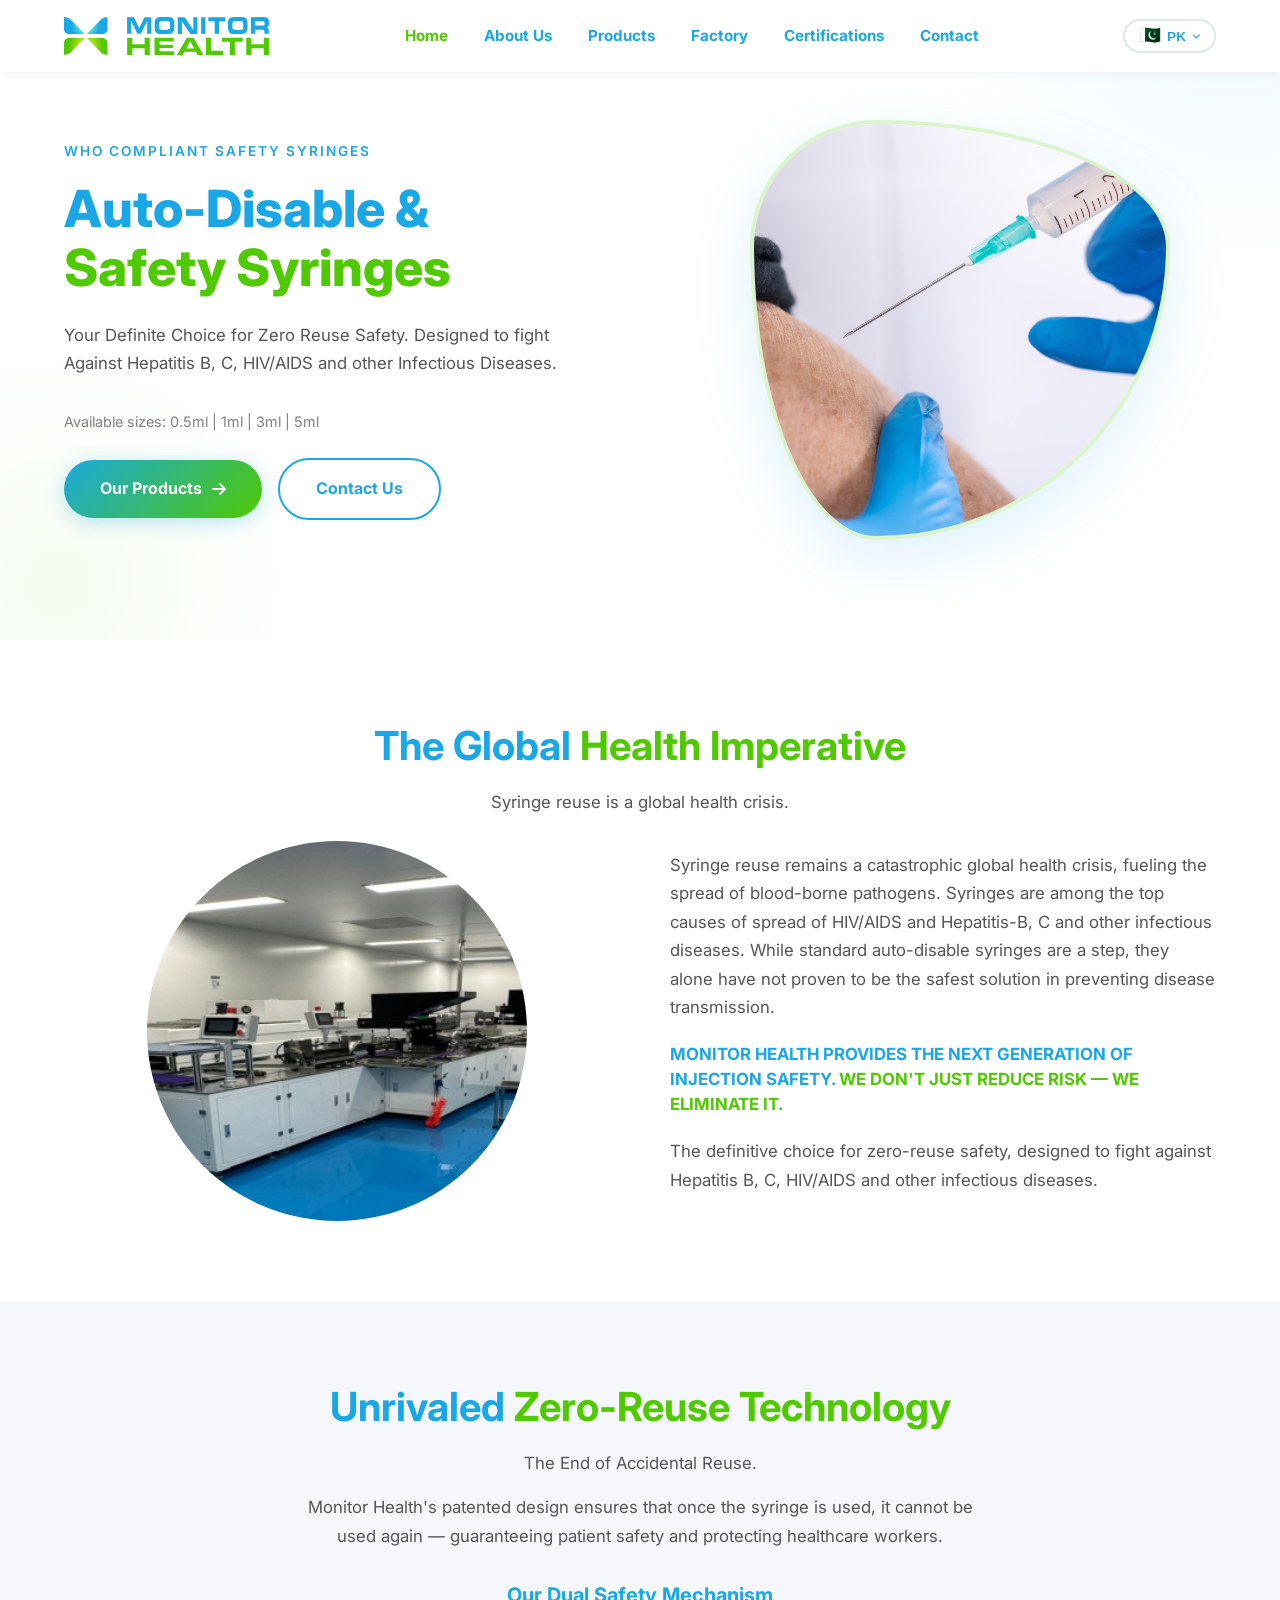
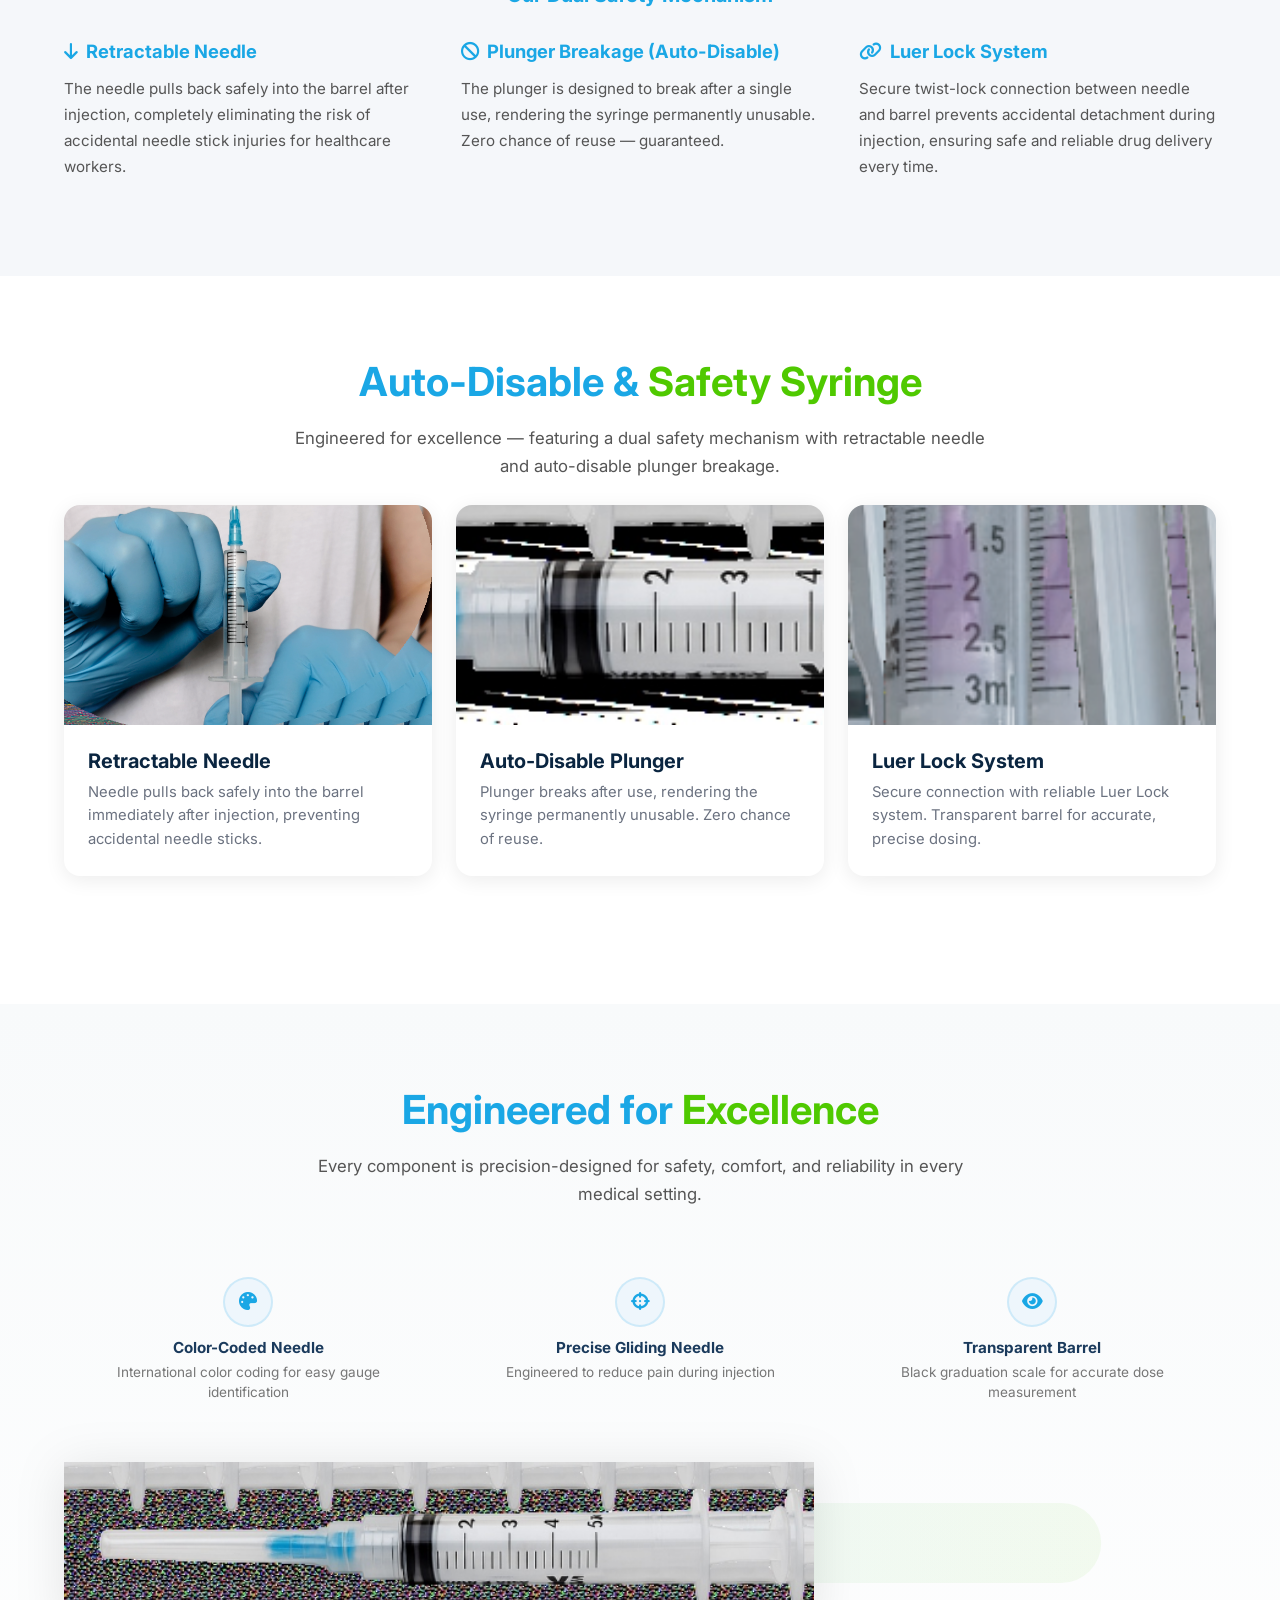
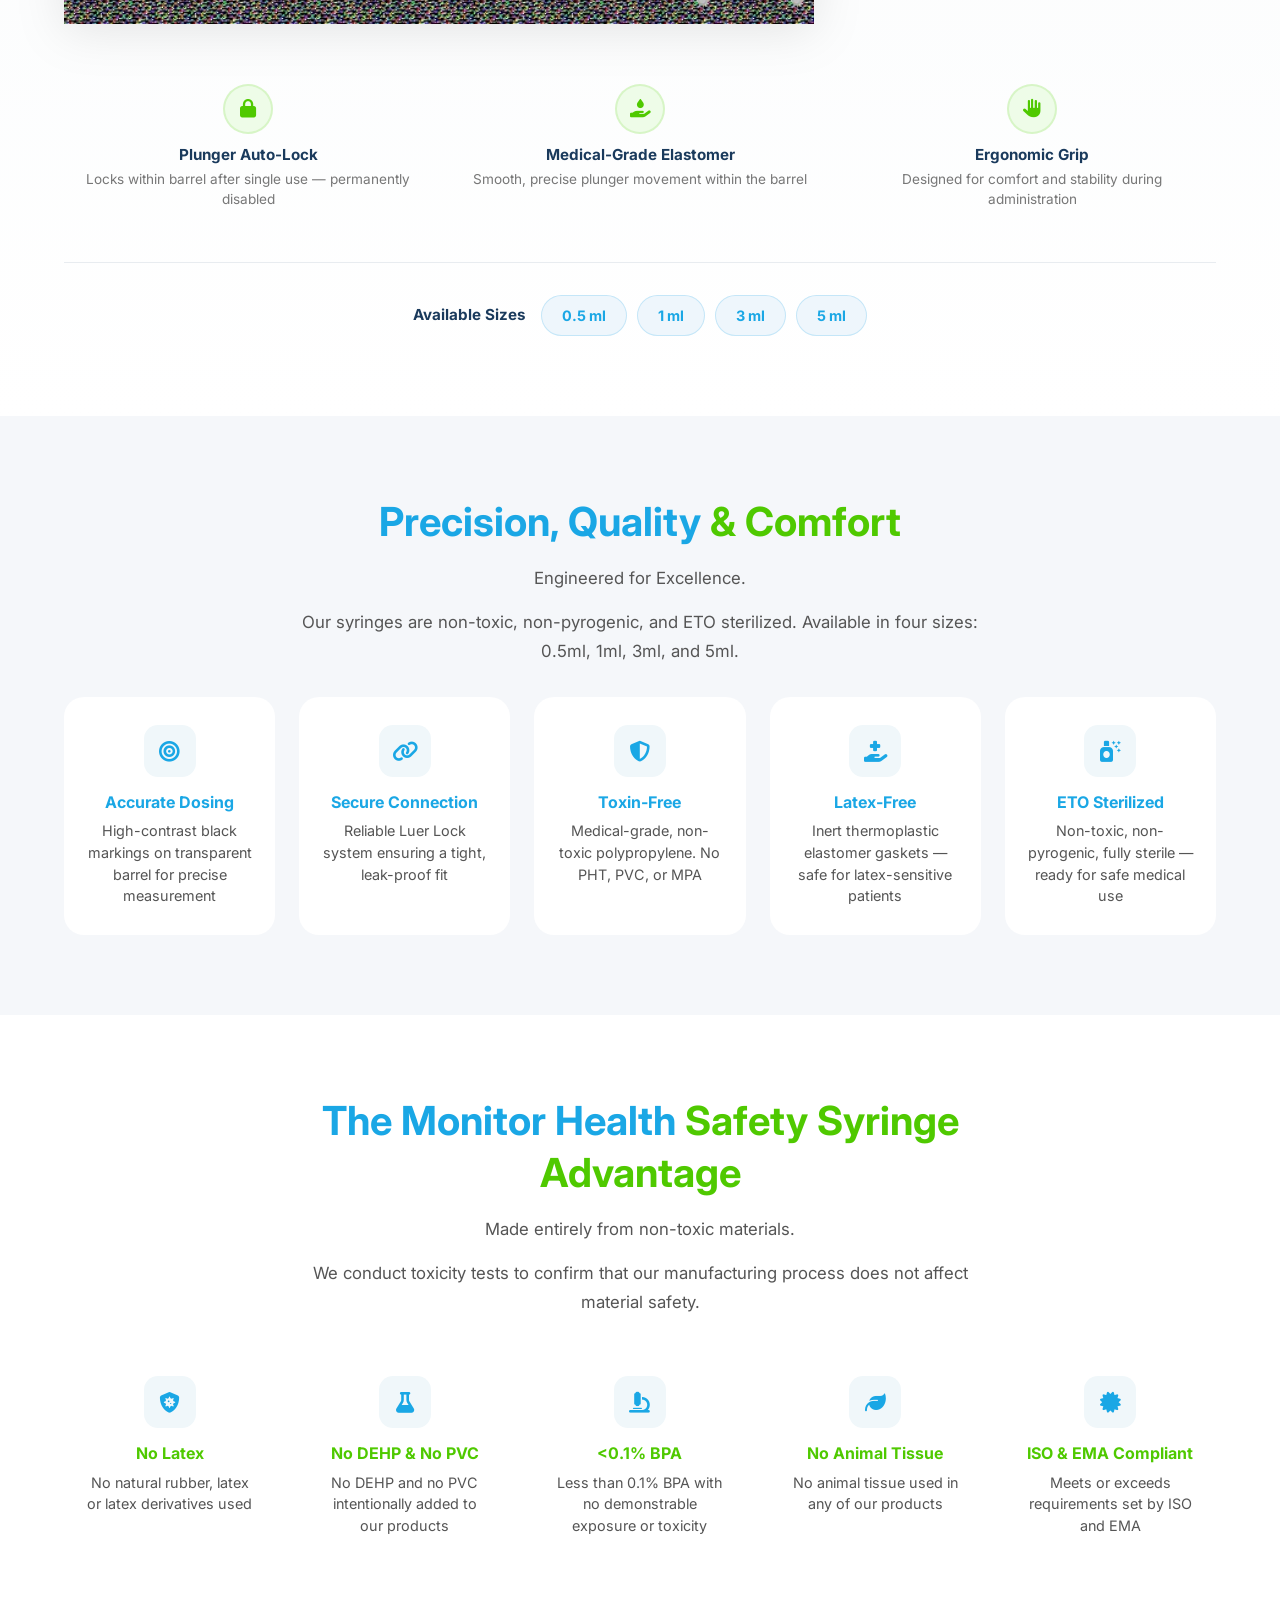
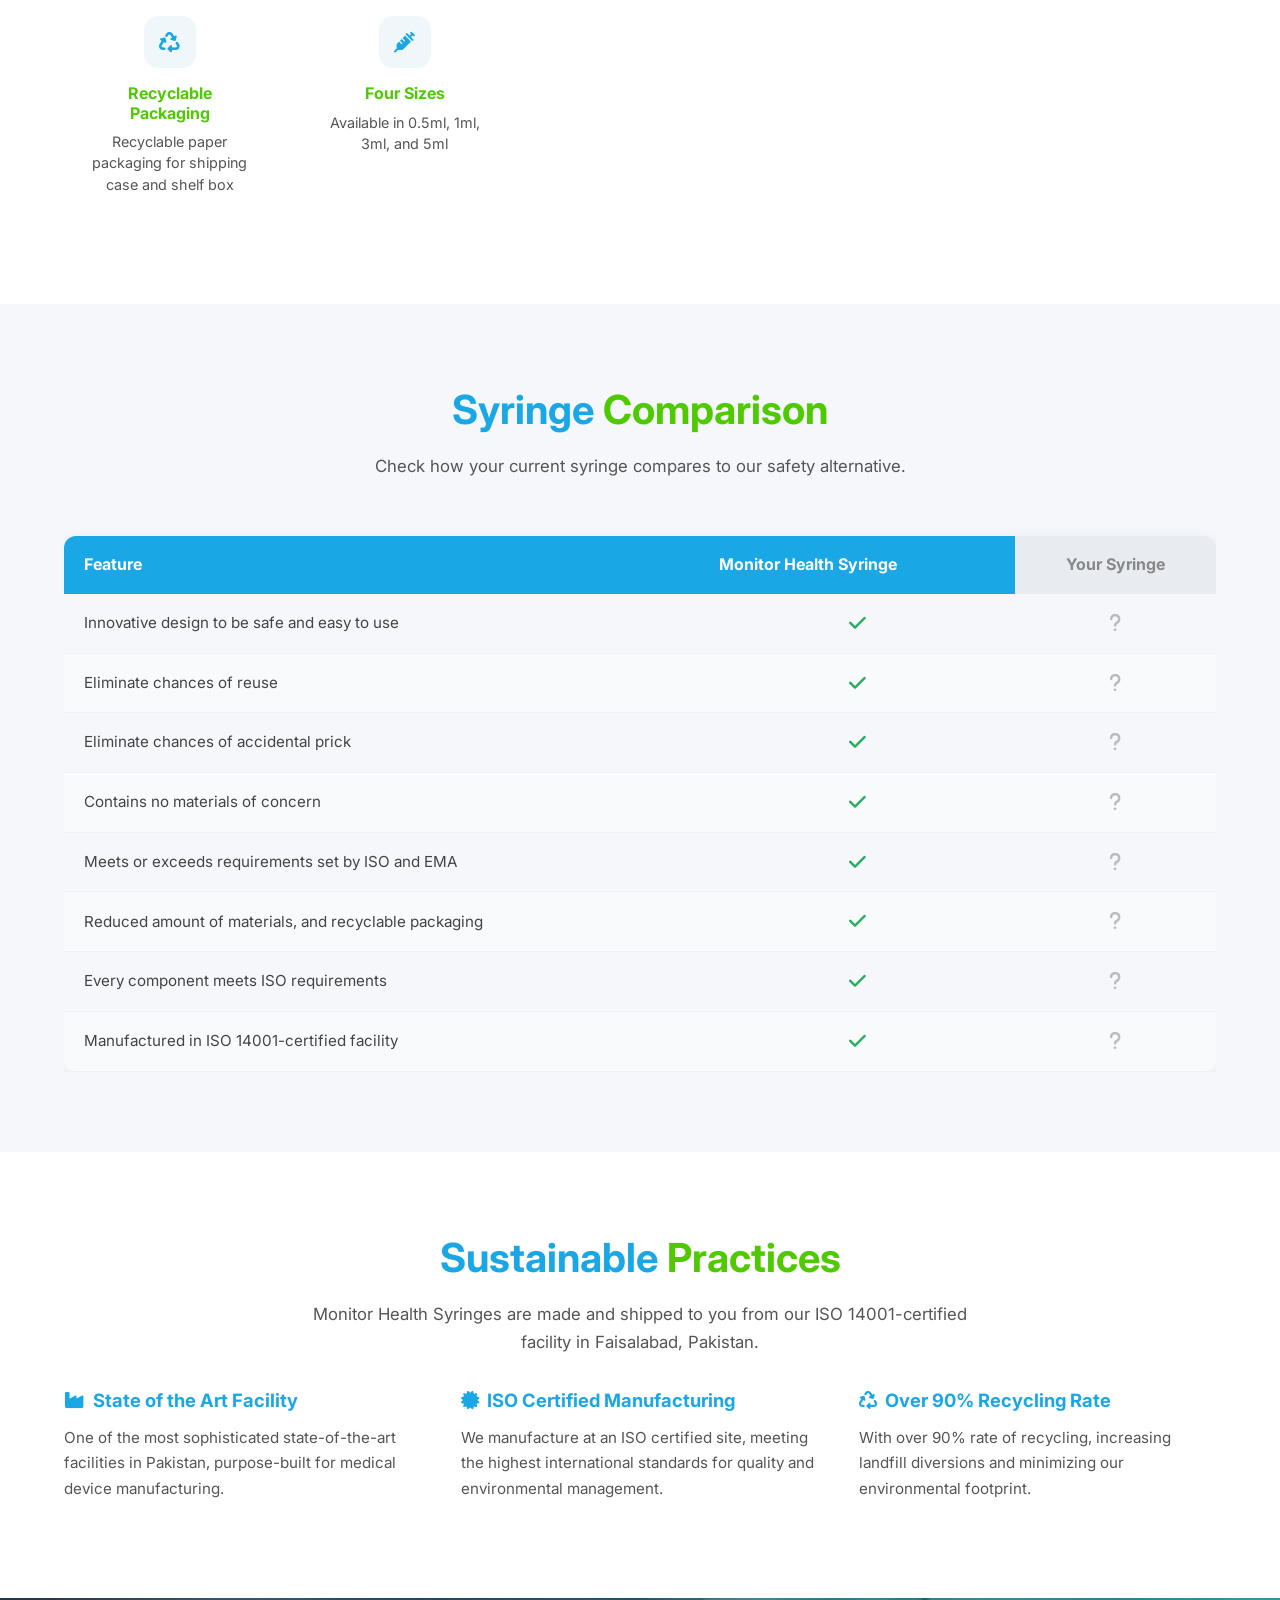
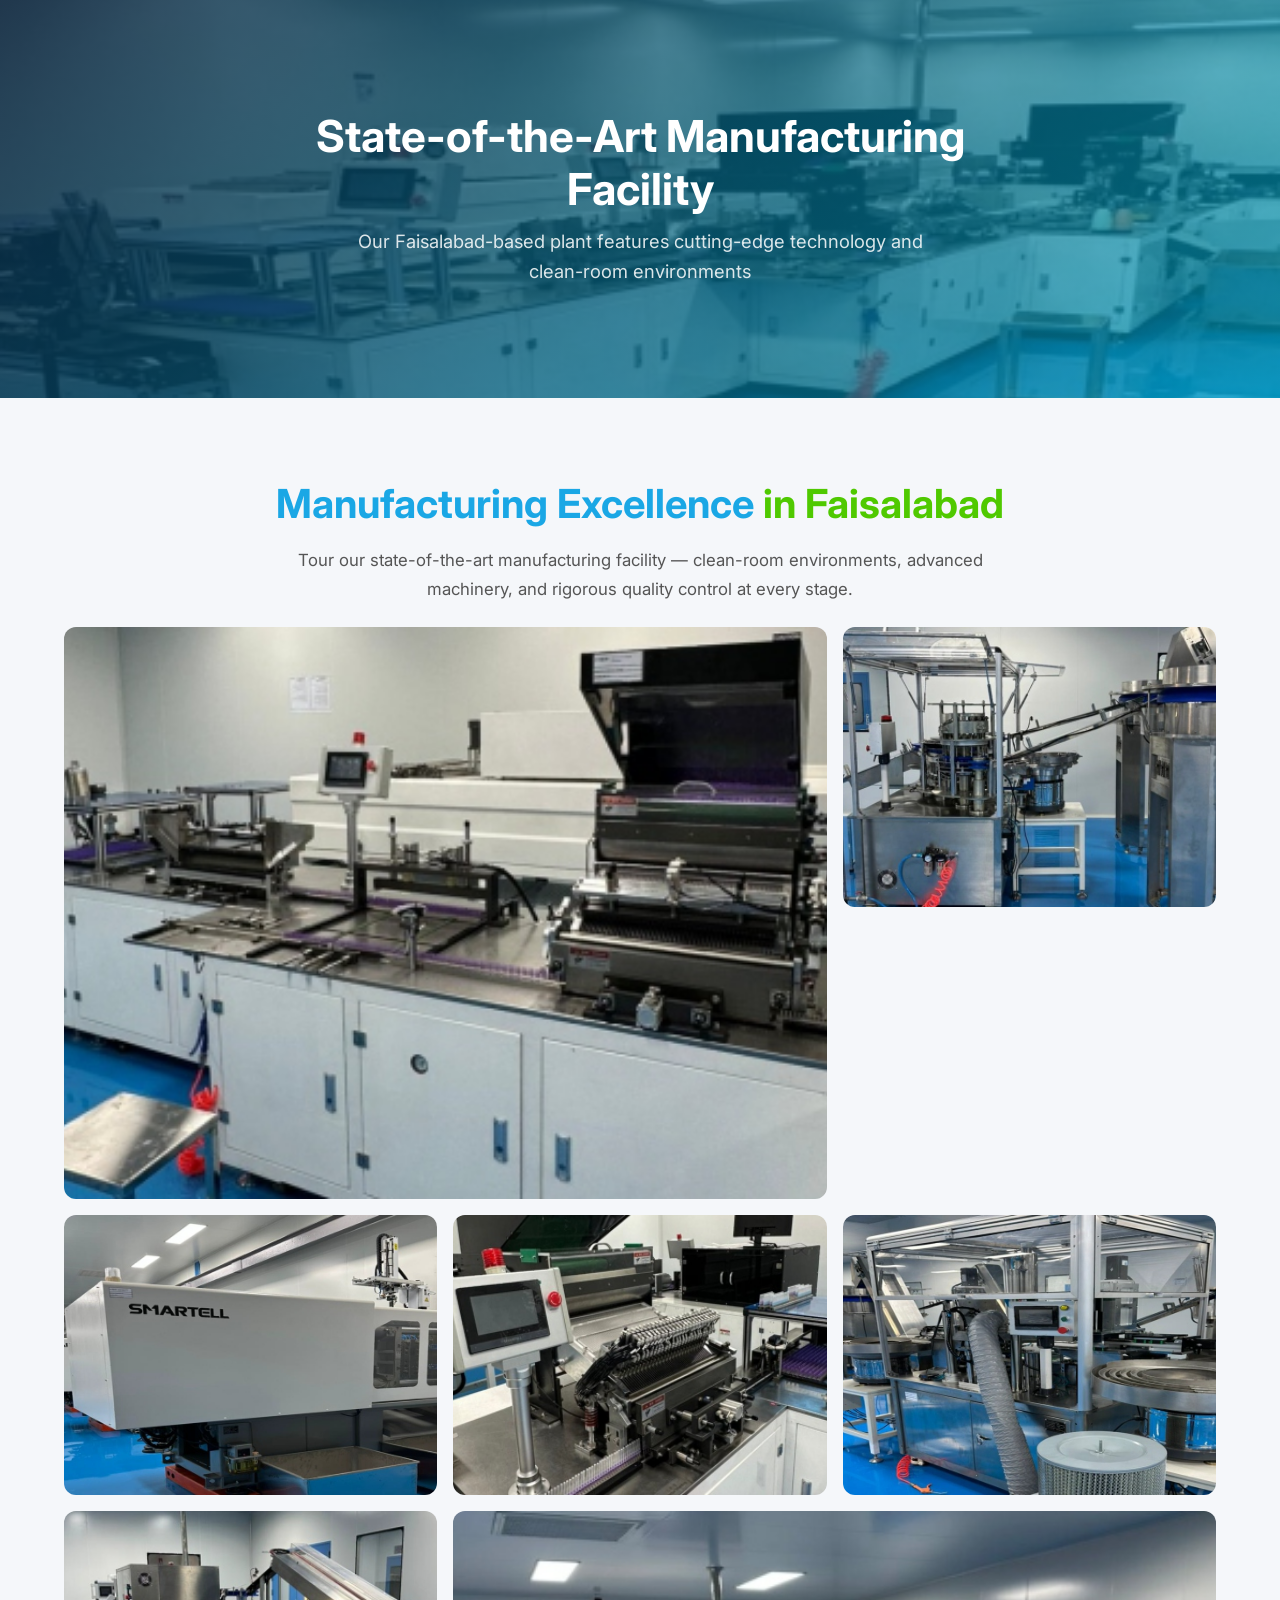
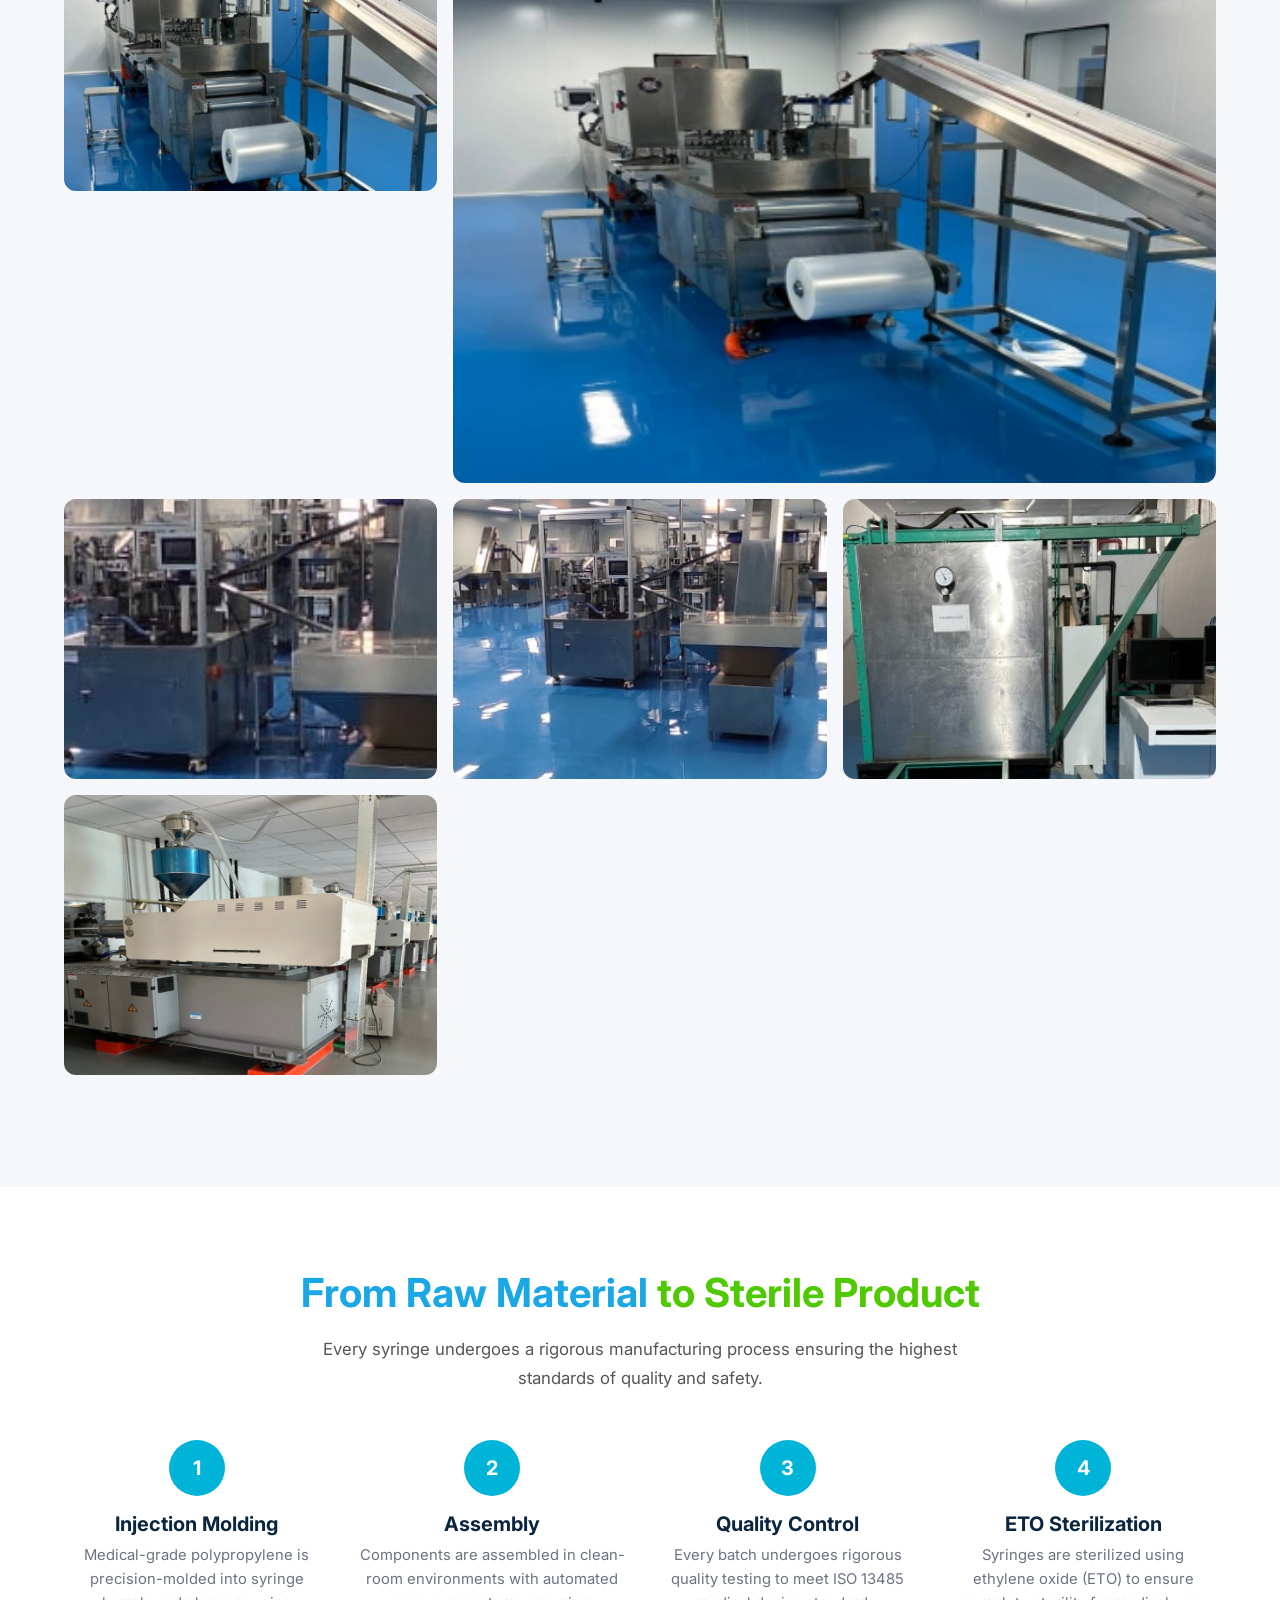
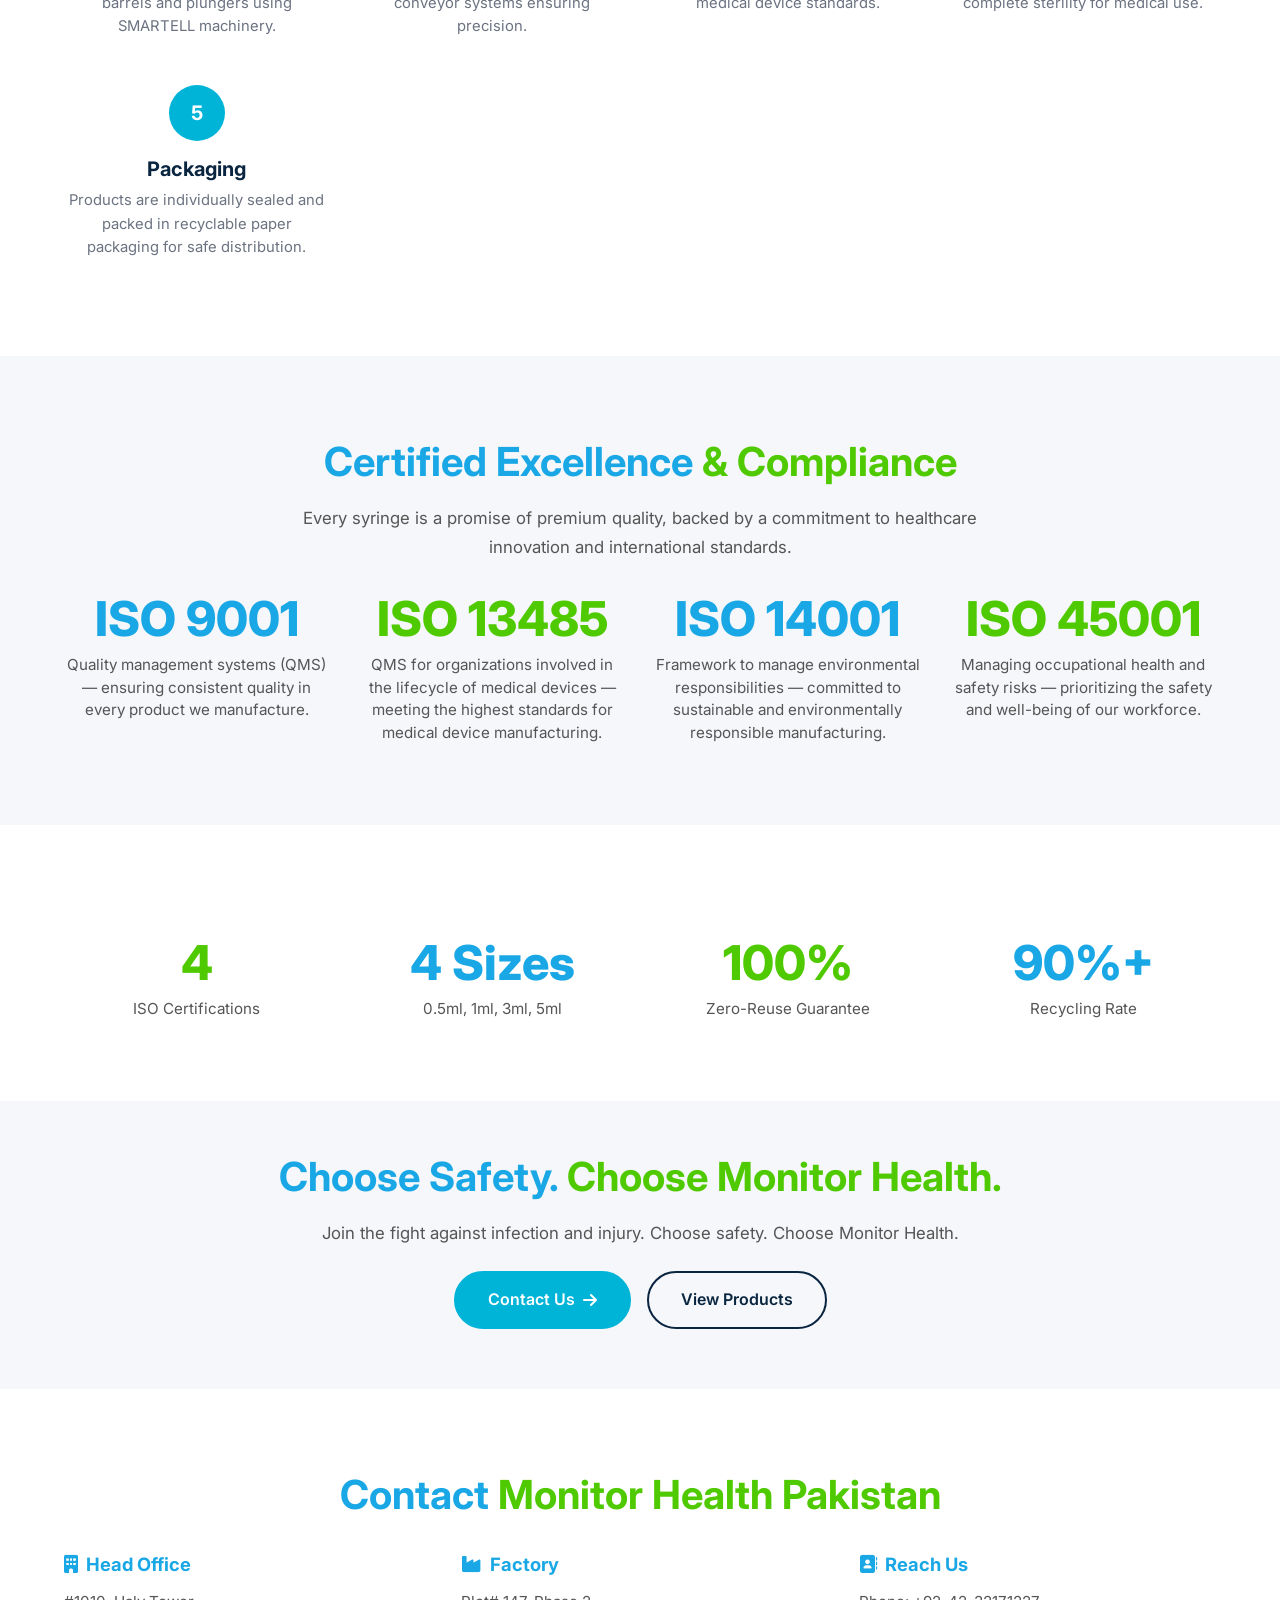
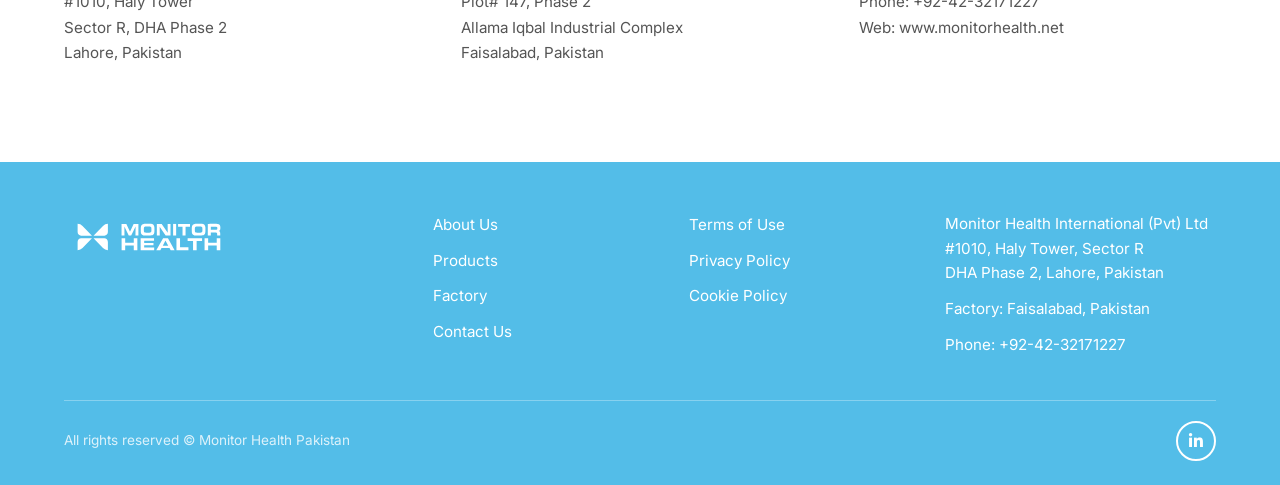
==== commit ccafe5aa: "Modern redesign with animations, privacy policy link, and LinkedIn integration - Modern hero with or" ====
--- a/pk/index.html
+++ b/pk/index.html
@@ -47,18 +47,21 @@
   <div class="mobile-overlay"></div>
 
   <!-- Hero Section -->
-  <section class="mh-hero">
-    <div class="container">
-      <div class="mh-hero-grid">
-        <div class="mh-hero-content fade-in-left">
-          <h1><span class="text-blue">Auto-Disable &amp;</span> <span class="text-green">Safety Syringes</span></h1>
-          <p>Your Definite Choice for Zero Reuse Safety. Designed to fight Against Hepatitis B, C, HIV/AIDS and other Infectious Diseases.</p>
-          <p style="font-size:0.95rem;opacity:0.85;margin-bottom:0.5rem">Safety for All &mdash; Patients, Doctors, Nurses, Labs Staff &amp; all Healthcare Workers.</p>
-          <p style="font-size:0.9rem;opacity:0.75;margin-bottom:1.5rem">Available sizes: 0.5ml, 1ml, 3ml, 5ml</p>
-          <a href="#products" class="btn btn-primary">Our Products</a>
-        </div>
-        <div class="mh-hero-image fade-in-right">
-          <div class="mh-hero-arc">
+  <section class="mh-hero mh-hero-modern" style="padding-top:100px;padding-bottom:80px">
+    <div class="container" style="max-width:100%;padding:0">
+      <div class="mh-hero-grid" style="grid-template-columns:1fr 1fr;min-height:auto;align-items:center">
+        <div class="mh-hero-content" style="padding:40px 24px 40px calc(max(24px, (100vw - 1200px) / 2 + 24px))">
+          <p class="slide-up" style="color:#1aa7e5;font-weight:600;text-transform:uppercase;letter-spacing:2px;font-size:0.85rem;margin-bottom:1rem">WHO Compliant Safety Syringes</p>
+          <h1 class="slide-up stagger-1" style="font-size:clamp(2.2rem,4vw,3.2rem);line-height:1.15;margin-bottom:1.5rem"><span class="text-blue">Auto-Disable &amp;</span><br><span class="text-green">Safety Syringes</span></h1>
+          <p class="slide-up stagger-2">Your Definite Choice for Zero Reuse Safety. Designed to fight Against Hepatitis B, C, HIV/AIDS and other Infectious Diseases.</p>
+          <p class="slide-up stagger-3" style="font-size:0.9rem;opacity:0.75;margin-bottom:1.5rem">Available sizes: 0.5ml | 1ml | 3ml | 5ml</p>
+          <div class="slide-up stagger-4">
+            <a href="#products" class="btn-modern btn-modern-primary">Our Products <i class="fas fa-arrow-right"></i></a>
+            <a href="#contact" class="btn-modern btn-modern-outline" style="margin-left:12px">Contact Us</a>
+          </div>
+        </div>
+        <div style="display:flex;justify-content:center;padding:20px">
+          <div class="mh-hero-img-contained float-animation">
             <img src="../assets/pk/img-000.png" alt="Monitor Health Auto-Disable Safety Syringe">
           </div>
         </div>
@@ -159,17 +162,17 @@
         <!-- Top row of features -->
         <div class="mh-syringe-top-features">
           <div class="mh-syringe-feat">
-            <div class="mh-syringe-feat-icon"><i class="fas fa-palette"></i></div>
+            <div class="mh-syringe-feat-icon pulse-icon"><i class="fas fa-palette"></i></div>
             <h4>Color-Coded Needle</h4>
             <p>International color coding for easy gauge identification</p>
           </div>
           <div class="mh-syringe-feat">
-            <div class="mh-syringe-feat-icon"><i class="fas fa-crosshairs"></i></div>
+            <div class="mh-syringe-feat-icon pulse-icon"><i class="fas fa-crosshairs"></i></div>
             <h4>Precise Gliding Needle</h4>
             <p>Engineered to reduce pain during injection</p>
           </div>
           <div class="mh-syringe-feat">
-            <div class="mh-syringe-feat-icon"><i class="fas fa-eye"></i></div>
+            <div class="mh-syringe-feat-icon pulse-icon"><i class="fas fa-eye"></i></div>
             <h4>Transparent Barrel</h4>
             <p>Black graduation scale for accurate dose measurement</p>
           </div>
@@ -183,17 +186,17 @@
         <!-- Bottom row of features -->
         <div class="mh-syringe-bottom-features">
           <div class="mh-syringe-feat">
-            <div class="mh-syringe-feat-icon mh-green"><i class="fas fa-lock"></i></div>
+            <div class="mh-syringe-feat-icon pulse-icon mh-green"><i class="fas fa-lock"></i></div>
             <h4>Plunger Auto-Lock</h4>
             <p>Locks within barrel after single use &mdash; permanently disabled</p>
           </div>
           <div class="mh-syringe-feat">
-            <div class="mh-syringe-feat-icon mh-green"><i class="fas fa-hand-holding-droplet"></i></div>
+            <div class="mh-syringe-feat-icon pulse-icon mh-green"><i class="fas fa-hand-holding-droplet"></i></div>
             <h4>Medical-Grade Elastomer</h4>
             <p>Smooth, precise plunger movement within the barrel</p>
           </div>
           <div class="mh-syringe-feat">
-            <div class="mh-syringe-feat-icon mh-green"><i class="fas fa-hand"></i></div>
+            <div class="mh-syringe-feat-icon pulse-icon mh-green"><i class="fas fa-hand"></i></div>
             <h4>Ergonomic Grip</h4>
             <p>Designed for comfort and stability during administration</p>
           </div>
@@ -220,27 +223,27 @@
       <p class="mh-help-desc text-center fade-in" style="margin-bottom:0.5rem">Engineered for Excellence.</p>
       <p class="mh-help-desc text-center fade-in">Our syringes are non-toxic, non-pyrogenic, and ETO sterilized. Available in four sizes: 0.5ml, 1ml, 3ml, and 5ml.</p>
       <div class="mh-feature-cards fade-in">
-        <div class="mh-feature-card-item">
+        <div class="mh-feature-card-item tilt-card gradient-border">
           <div class="mh-feature-card-icon"><i class="fas fa-bullseye"></i></div>
           <h4 class="text-blue">Accurate Dosing</h4>
           <p>High-contrast black markings on transparent barrel for precise measurement</p>
         </div>
-        <div class="mh-feature-card-item">
+        <div class="mh-feature-card-item tilt-card gradient-border">
           <div class="mh-feature-card-icon"><i class="fas fa-link"></i></div>
           <h4 class="text-blue">Secure Connection</h4>
           <p>Reliable Luer Lock system ensuring a tight, leak-proof fit</p>
         </div>
-        <div class="mh-feature-card-item">
+        <div class="mh-feature-card-item tilt-card gradient-border">
           <div class="mh-feature-card-icon"><i class="fas fa-shield-halved"></i></div>
           <h4 class="text-blue">Toxin-Free</h4>
           <p>Medical-grade, non-toxic polypropylene. No PHT, PVC, or MPA</p>
         </div>
-        <div class="mh-feature-card-item">
+        <div class="mh-feature-card-item tilt-card gradient-border">
           <div class="mh-feature-card-icon"><i class="fas fa-hand-holding-medical"></i></div>
           <h4 class="text-blue">Latex-Free</h4>
           <p>Inert thermoplastic elastomer gaskets &mdash; safe for latex-sensitive patients</p>
         </div>
-        <div class="mh-feature-card-item">
+        <div class="mh-feature-card-item tilt-card gradient-border">
           <div class="mh-feature-card-icon"><i class="fas fa-spray-can-sparkles"></i></div>
           <h4 class="text-blue">ETO Sterilized</h4>
           <p>Non-toxic, non-pyrogenic, fully sterile &mdash; ready for safe medical use</p>
@@ -256,37 +259,37 @@
       <p class="mh-help-desc text-center fade-in" style="margin-bottom:0.5rem">Made entirely from non-toxic materials.</p>
       <p class="mh-help-desc text-center fade-in">We conduct toxicity tests to confirm that our manufacturing process does not affect material safety.</p>
       <div class="mh-feature-cards fade-in">
-        <div class="mh-feature-card-item">
+        <div class="mh-feature-card-item tilt-card gradient-border">
           <div class="mh-feature-card-icon"><i class="fas fa-shield-virus"></i></div>
           <h4 class="text-green">No Latex</h4>
           <p>No natural rubber, latex or latex derivatives used</p>
         </div>
-        <div class="mh-feature-card-item">
+        <div class="mh-feature-card-item tilt-card gradient-border">
           <div class="mh-feature-card-icon"><i class="fas fa-flask"></i></div>
           <h4 class="text-green">No DEHP &amp; No PVC</h4>
           <p>No DEHP and no PVC intentionally added to our products</p>
         </div>
-        <div class="mh-feature-card-item">
+        <div class="mh-feature-card-item tilt-card gradient-border">
           <div class="mh-feature-card-icon"><i class="fas fa-microscope"></i></div>
           <h4 class="text-green">&lt;0.1% BPA</h4>
           <p>Less than 0.1% BPA with no demonstrable exposure or toxicity</p>
         </div>
-        <div class="mh-feature-card-item">
+        <div class="mh-feature-card-item tilt-card gradient-border">
           <div class="mh-feature-card-icon"><i class="fas fa-leaf"></i></div>
           <h4 class="text-green">No Animal Tissue</h4>
           <p>No animal tissue used in any of our products</p>
         </div>
-        <div class="mh-feature-card-item">
+        <div class="mh-feature-card-item tilt-card gradient-border">
           <div class="mh-feature-card-icon"><i class="fas fa-certificate"></i></div>
           <h4 class="text-green">ISO &amp; EMA Compliant</h4>
           <p>Meets or exceeds requirements set by ISO and EMA</p>
         </div>
-        <div class="mh-feature-card-item">
+        <div class="mh-feature-card-item tilt-card gradient-border">
           <div class="mh-feature-card-icon"><i class="fas fa-recycle"></i></div>
           <h4 class="text-green">Recyclable Packaging</h4>
           <p>Recyclable paper packaging for shipping case and shelf box</p>
         </div>
-        <div class="mh-feature-card-item">
+        <div class="mh-feature-card-item tilt-card gradient-border">
           <div class="mh-feature-card-icon"><i class="fas fa-syringe"></i></div>
           <h4 class="text-green">Four Sizes</h4>
           <p>Available in 0.5ml, 1ml, 3ml, and 5ml</p>
@@ -582,7 +585,7 @@
         <div class="mh-footer-links-col">
           <ul>
             <li><a href="#">Terms of Use</a></li>
-            <li><a href="#">Privacy Policy</a></li>
+            <li><a href="../assets/Notice of Confidentiality and Privacy Practices.pdf" target="_blank">Privacy Policy</a></li>
             <li><a href="#">Cookie Policy</a></li>
           </ul>
         </div>
@@ -595,7 +598,7 @@
       <div class="mh-footer-bottom">
         <p>All rights reserved &copy; Monitor Health Pakistan</p>
         <div class="mh-footer-social">
-          <a href="#" aria-label="LinkedIn"><i class="fab fa-linkedin-in"></i></a>
+          <a href="https://www.linkedin.com/company/monitor-health" target="_blank" aria-label="LinkedIn"><i class="fab fa-linkedin-in"></i></a>
         </div>
       </div>
     </div>
--- a/css/style.css
+++ b/css/style.css
@@ -3425,3 +3425,414 @@
     padding: 10px 12px;
   }
 }
+
+/* --- Hero Contained Image (rounded, not full-bleed) --- */
+.mh-hero-img-contained {
+  width: 420px;
+  height: 420px;
+  border-radius: 30% 70% 70% 30% / 30% 30% 70% 70%;
+  overflow: hidden;
+  box-shadow: 0 20px 60px rgba(26, 167, 229, 0.15);
+  border: 4px solid rgba(79, 201, 0, 0.2);
+}
+
+.mh-hero-img-contained img {
+  width: 100%;
+  height: 100%;
+  object-fit: cover;
+}
+
+@media (max-width: 1024px) {
+  .mh-hero-img-contained {
+    width: 320px;
+    height: 320px;
+  }
+}
+
+@media (max-width: 768px) {
+  .mh-hero-img-contained {
+    width: 260px;
+    height: 260px;
+  }
+}
+
+/* ============================================================
+   MODERN ANIMATIONS & EFFECTS
+   ============================================================ */
+
+/* --- Animated Gradient Background for Hero --- */
+.mh-hero-modern {
+  position: relative;
+  overflow: hidden;
+}
+
+.mh-hero-modern::before {
+  content: '';
+  position: absolute;
+  top: -50%;
+  right: -20%;
+  width: 600px;
+  height: 600px;
+  background: radial-gradient(circle, rgba(26, 167, 229, 0.08) 0%, transparent 70%);
+  border-radius: 50%;
+  animation: floatBlob 15s ease-in-out infinite;
+}
+
+.mh-hero-modern::after {
+  content: '';
+  position: absolute;
+  bottom: -30%;
+  left: -15%;
+  width: 500px;
+  height: 500px;
+  background: radial-gradient(circle, rgba(79, 201, 0, 0.06) 0%, transparent 70%);
+  border-radius: 50%;
+  animation: floatBlob 18s ease-in-out infinite reverse;
+}
+
+@keyframes floatBlob {
+  0%, 100% { transform: translate(0, 0) scale(1); }
+  25% { transform: translate(30px, -30px) scale(1.05); }
+  50% { transform: translate(-20px, 20px) scale(0.95); }
+  75% { transform: translate(15px, 10px) scale(1.02); }
+}
+
+/* --- Staggered Fade Animations --- */
+.stagger-1 { transition-delay: 0.1s; }
+.stagger-2 { transition-delay: 0.2s; }
+.stagger-3 { transition-delay: 0.3s; }
+.stagger-4 { transition-delay: 0.4s; }
+.stagger-5 { transition-delay: 0.5s; }
+.stagger-6 { transition-delay: 0.6s; }
+
+/* --- Scale-in Animation --- */
+.scale-in {
+  opacity: 0;
+  transform: scale(0.85);
+  transition: opacity 0.7s ease, transform 0.7s ease;
+}
+
+.scale-in.visible {
+  opacity: 1;
+  transform: scale(1);
+}
+
+/* --- Slide-up Animation --- */
+.slide-up {
+  opacity: 0;
+  transform: translateY(60px);
+  transition: opacity 0.8s cubic-bezier(0.16, 1, 0.3, 1), transform 0.8s cubic-bezier(0.16, 1, 0.3, 1);
+}
+
+.slide-up.visible {
+  opacity: 1;
+  transform: translateY(0);
+}
+
+/* --- Glassmorphism Cards --- */
+.glass-card {
+  background: rgba(255, 255, 255, 0.7);
+  backdrop-filter: blur(20px);
+  -webkit-backdrop-filter: blur(20px);
+  border: 1px solid rgba(255, 255, 255, 0.3);
+  border-radius: 20px;
+  padding: 32px;
+  transition: all 0.4s cubic-bezier(0.16, 1, 0.3, 1);
+}
+
+.glass-card:hover {
+  background: rgba(255, 255, 255, 0.85);
+  transform: translateY(-8px);
+  box-shadow: 0 20px 60px rgba(0, 0, 0, 0.08);
+}
+
+/* --- Gradient Border on Hover --- */
+.gradient-border {
+  position: relative;
+  border: none;
+  border-radius: 20px;
+  overflow: hidden;
+}
+
+.gradient-border::before {
+  content: '';
+  position: absolute;
+  inset: 0;
+  border-radius: 20px;
+  padding: 2px;
+  background: linear-gradient(135deg, #1aa7e5, #4fc900);
+  -webkit-mask: linear-gradient(#fff 0 0) content-box, linear-gradient(#fff 0 0);
+  -webkit-mask-composite: xor;
+  mask-composite: exclude;
+  opacity: 0;
+  transition: opacity 0.4s ease;
+}
+
+.gradient-border:hover::before {
+  opacity: 1;
+}
+
+/* --- Hero Text Animation --- */
+.mh-hero-title-word {
+  display: inline-block;
+  opacity: 0;
+  transform: translateY(30px);
+  animation: wordReveal 0.6s cubic-bezier(0.16, 1, 0.3, 1) forwards;
+}
+
+@keyframes wordReveal {
+  to {
+    opacity: 1;
+    transform: translateY(0);
+  }
+}
+
+/* --- Pulse Animation for Icons --- */
+.pulse-icon {
+  animation: pulseGlow 2.5s ease-in-out infinite;
+}
+
+@keyframes pulseGlow {
+  0%, 100% { box-shadow: 0 0 0 0 rgba(26, 167, 229, 0.2); }
+  50% { box-shadow: 0 0 0 12px rgba(26, 167, 229, 0); }
+}
+
+/* --- Floating Animation for Images --- */
+.float-animation {
+  animation: gentleFloat 4s ease-in-out infinite;
+}
+
+@keyframes gentleFloat {
+  0%, 100% { transform: translateY(0); }
+  50% { transform: translateY(-12px); }
+}
+
+/* --- Modern Button Styles --- */
+.btn-modern {
+  display: inline-flex;
+  align-items: center;
+  gap: 10px;
+  padding: 16px 36px;
+  border-radius: 60px;
+  font-weight: 700;
+  font-size: 1rem;
+  cursor: pointer;
+  border: none;
+  position: relative;
+  overflow: hidden;
+  transition: all 0.4s cubic-bezier(0.16, 1, 0.3, 1);
+  z-index: 1;
+}
+
+.btn-modern-primary {
+  background: linear-gradient(135deg, #1aa7e5 0%, #4fc900 100%);
+  color: #fff;
+  box-shadow: 0 4px 20px rgba(26, 167, 229, 0.3);
+}
+
+.btn-modern-primary:hover {
+  transform: translateY(-3px);
+  box-shadow: 0 8px 30px rgba(26, 167, 229, 0.4);
+}
+
+.btn-modern-primary::after {
+  content: '';
+  position: absolute;
+  inset: 0;
+  background: linear-gradient(135deg, #4fc900 0%, #1aa7e5 100%);
+  opacity: 0;
+  transition: opacity 0.4s ease;
+  z-index: -1;
+}
+
+.btn-modern-primary:hover::after {
+  opacity: 1;
+}
+
+.btn-modern-outline {
+  background: transparent;
+  color: #1aa7e5;
+  border: 2px solid #1aa7e5;
+}
+
+.btn-modern-outline:hover {
+  background: #1aa7e5;
+  color: #fff;
+  transform: translateY(-3px);
+  box-shadow: 0 8px 30px rgba(26, 167, 229, 0.25);
+}
+
+/* --- Animated Stat Numbers --- */
+.mh-stat-number {
+  background: linear-gradient(135deg, #1aa7e5, #4fc900);
+  -webkit-background-clip: text;
+  -webkit-text-fill-color: transparent;
+  background-clip: text;
+}
+
+/* --- Modern Section Divider --- */
+.section-divider {
+  width: 60px;
+  height: 4px;
+  background: linear-gradient(90deg, #1aa7e5, #4fc900);
+  border-radius: 2px;
+  margin: 0 auto 2rem;
+}
+
+/* --- Parallax Scroll Effect --- */
+.parallax-slow {
+  transition: transform 0.1s linear;
+  will-change: transform;
+}
+
+/* --- Image Reveal Animation --- */
+.img-reveal {
+  position: relative;
+  overflow: hidden;
+}
+
+.img-reveal::after {
+  content: '';
+  position: absolute;
+  inset: 0;
+  background: linear-gradient(135deg, #1aa7e5, #4fc900);
+  transform: translateX(-101%);
+  animation: imgReveal 1.2s cubic-bezier(0.77, 0, 0.175, 1) forwards;
+}
+
+@keyframes imgReveal {
+  0% { transform: translateX(-101%); }
+  50% { transform: translateX(0); }
+  100% { transform: translateX(101%); }
+}
+
+/* --- Modern Testimonial Cards --- */
+.mh-testimonial-card.glass-card {
+  border: 1px solid rgba(26, 167, 229, 0.1);
+}
+
+.mh-testimonial-card.glass-card:hover {
+  border-color: rgba(26, 167, 229, 0.2);
+}
+
+/* --- Smooth underline for links --- */
+.animated-underline {
+  position: relative;
+}
+
+.animated-underline::after {
+  content: '';
+  position: absolute;
+  bottom: -2px;
+  left: 0;
+  width: 0;
+  height: 2px;
+  background: linear-gradient(90deg, #1aa7e5, #4fc900);
+  transition: width 0.3s ease;
+}
+
+.animated-underline:hover::after {
+  width: 100%;
+}
+
+/* --- Marquee-style Clients (smoother) --- */
+.clients-track {
+  animation: scrollLogos 30s linear infinite;
+}
+
+/* --- Loading shimmer for images --- */
+.shimmer {
+  background: linear-gradient(90deg, #f0f0f0 25%, #e0e0e0 50%, #f0f0f0 75%);
+  background-size: 200% 100%;
+  animation: shimmer 1.5s infinite;
+}
+
+@keyframes shimmer {
+  0% { background-position: -200% 0; }
+  100% { background-position: 200% 0; }
+}
+
+/* --- Modern scrollbar --- */
+::-webkit-scrollbar {
+  width: 8px;
+}
+
+::-webkit-scrollbar-track {
+  background: #f1f1f1;
+}
+
+::-webkit-scrollbar-thumb {
+  background: linear-gradient(180deg, #1aa7e5, #4fc900);
+  border-radius: 4px;
+}
+
+::-webkit-scrollbar-thumb:hover {
+  background: #1aa7e5;
+}
+
+/* --- Smooth page load --- */
+body {
+  animation: pageLoad 0.5s ease;
+}
+
+@keyframes pageLoad {
+  from { opacity: 0; }
+  to { opacity: 1; }
+}
+
+/* --- Enhanced existing animations --- */
+.fade-in {
+  transition: opacity 0.8s cubic-bezier(0.16, 1, 0.3, 1), transform 0.8s cubic-bezier(0.16, 1, 0.3, 1);
+}
+
+.fade-in-left {
+  transition: opacity 0.8s cubic-bezier(0.16, 1, 0.3, 1), transform 0.8s cubic-bezier(0.16, 1, 0.3, 1);
+}
+
+.fade-in-right {
+  transition: opacity 0.8s cubic-bezier(0.16, 1, 0.3, 1), transform 0.8s cubic-bezier(0.16, 1, 0.3, 1);
+}
+
+/* --- Hover lift for all cards --- */
+.mh-feature-card-item,
+.mh-testimonial-card,
+.mh-offer-item,
+.mh-device-card,
+.highlight-card {
+  transition: all 0.4s cubic-bezier(0.16, 1, 0.3, 1);
+}
+
+.mh-offer-item:hover {
+  transform: translateY(-6px);
+  box-shadow: 0 12px 40px rgba(0, 0, 0, 0.08);
+}
+
+/* --- Modern circle image hover --- */
+.mh-circle-img img,
+.mh-stat-circle img {
+  transition: transform 0.6s cubic-bezier(0.16, 1, 0.3, 1);
+}
+
+.mh-circle-img:hover img,
+.mh-stat-circle:hover img {
+  transform: scale(1.05);
+}
+
+/* --- Gradient text for headings --- */
+.gradient-text {
+  background: linear-gradient(135deg, #1aa7e5 0%, #4fc900 100%);
+  -webkit-background-clip: text;
+  -webkit-text-fill-color: transparent;
+  background-clip: text;
+}
+
+/* --- Typing cursor animation --- */
+.typing-cursor::after {
+  content: '|';
+  animation: blink 1s step-end infinite;
+  color: #1aa7e5;
+}
+
+@keyframes blink {
+  50% { opacity: 0; }
+}
